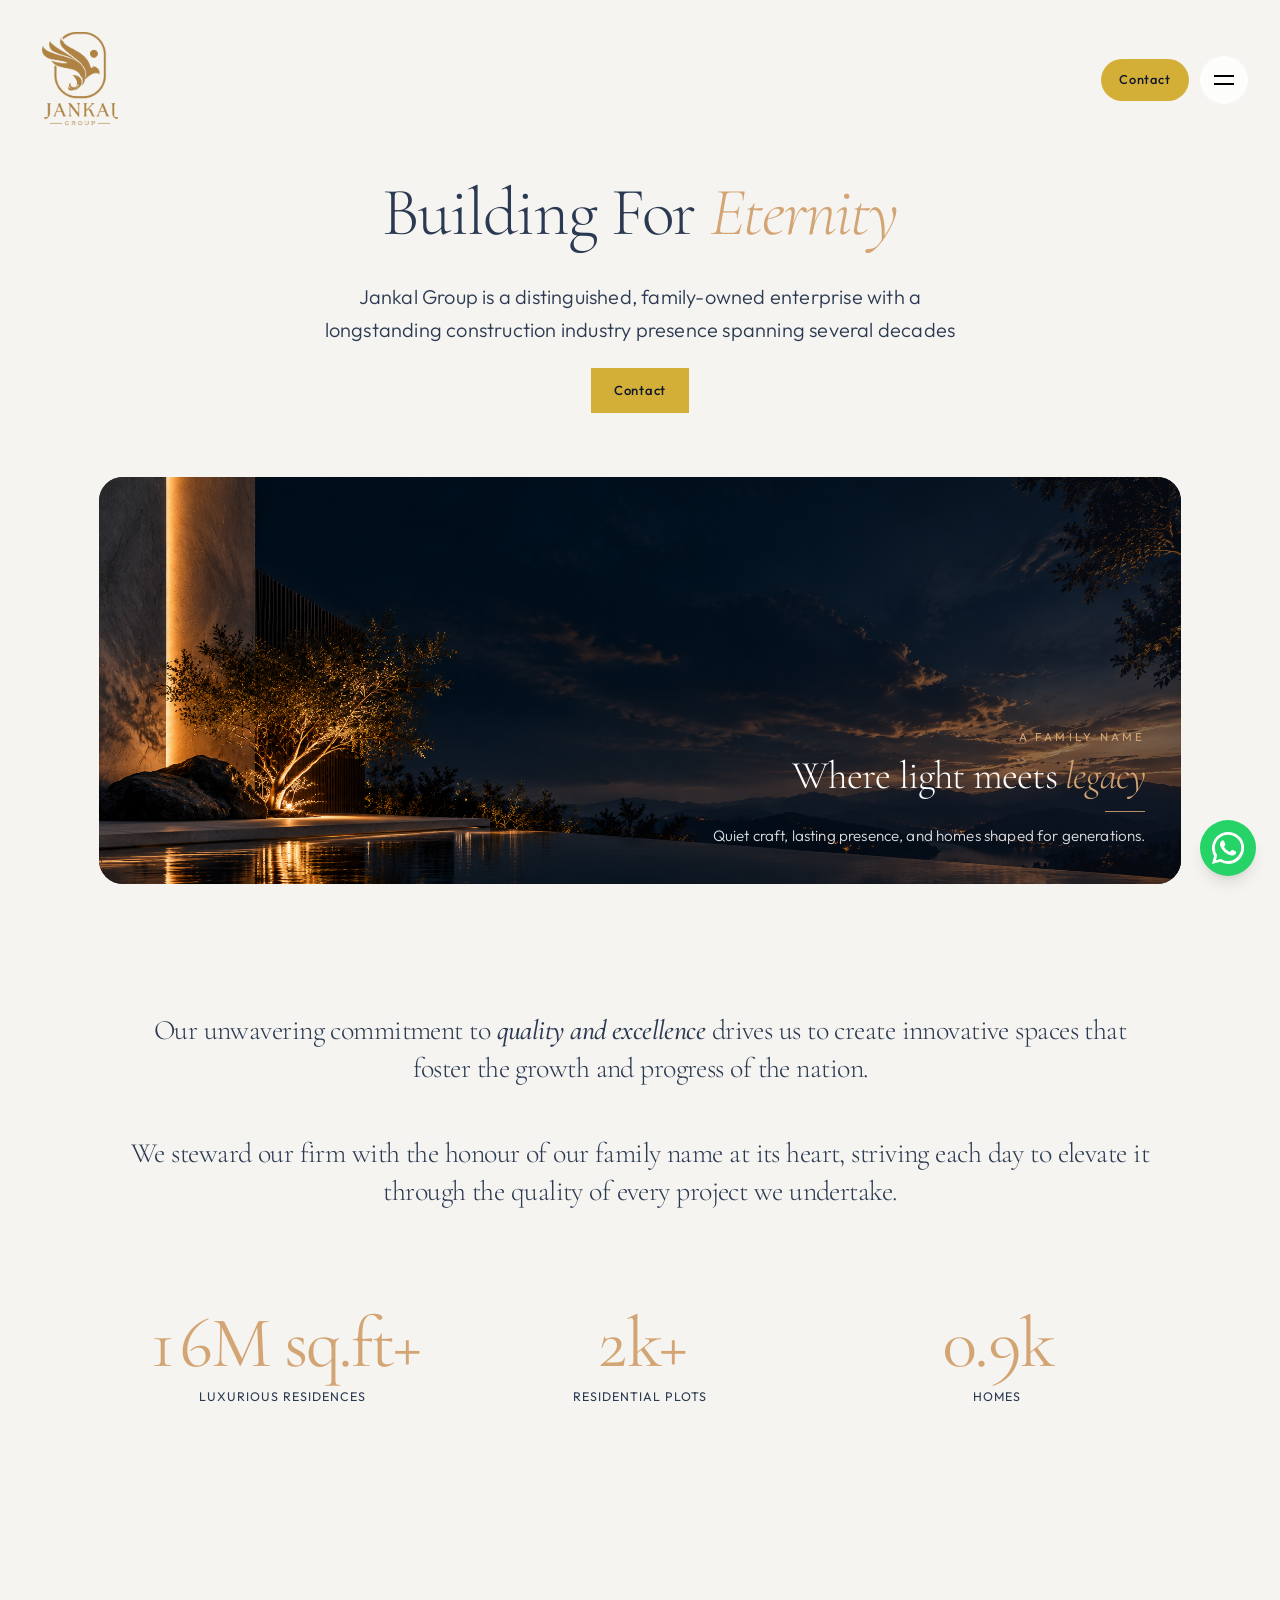
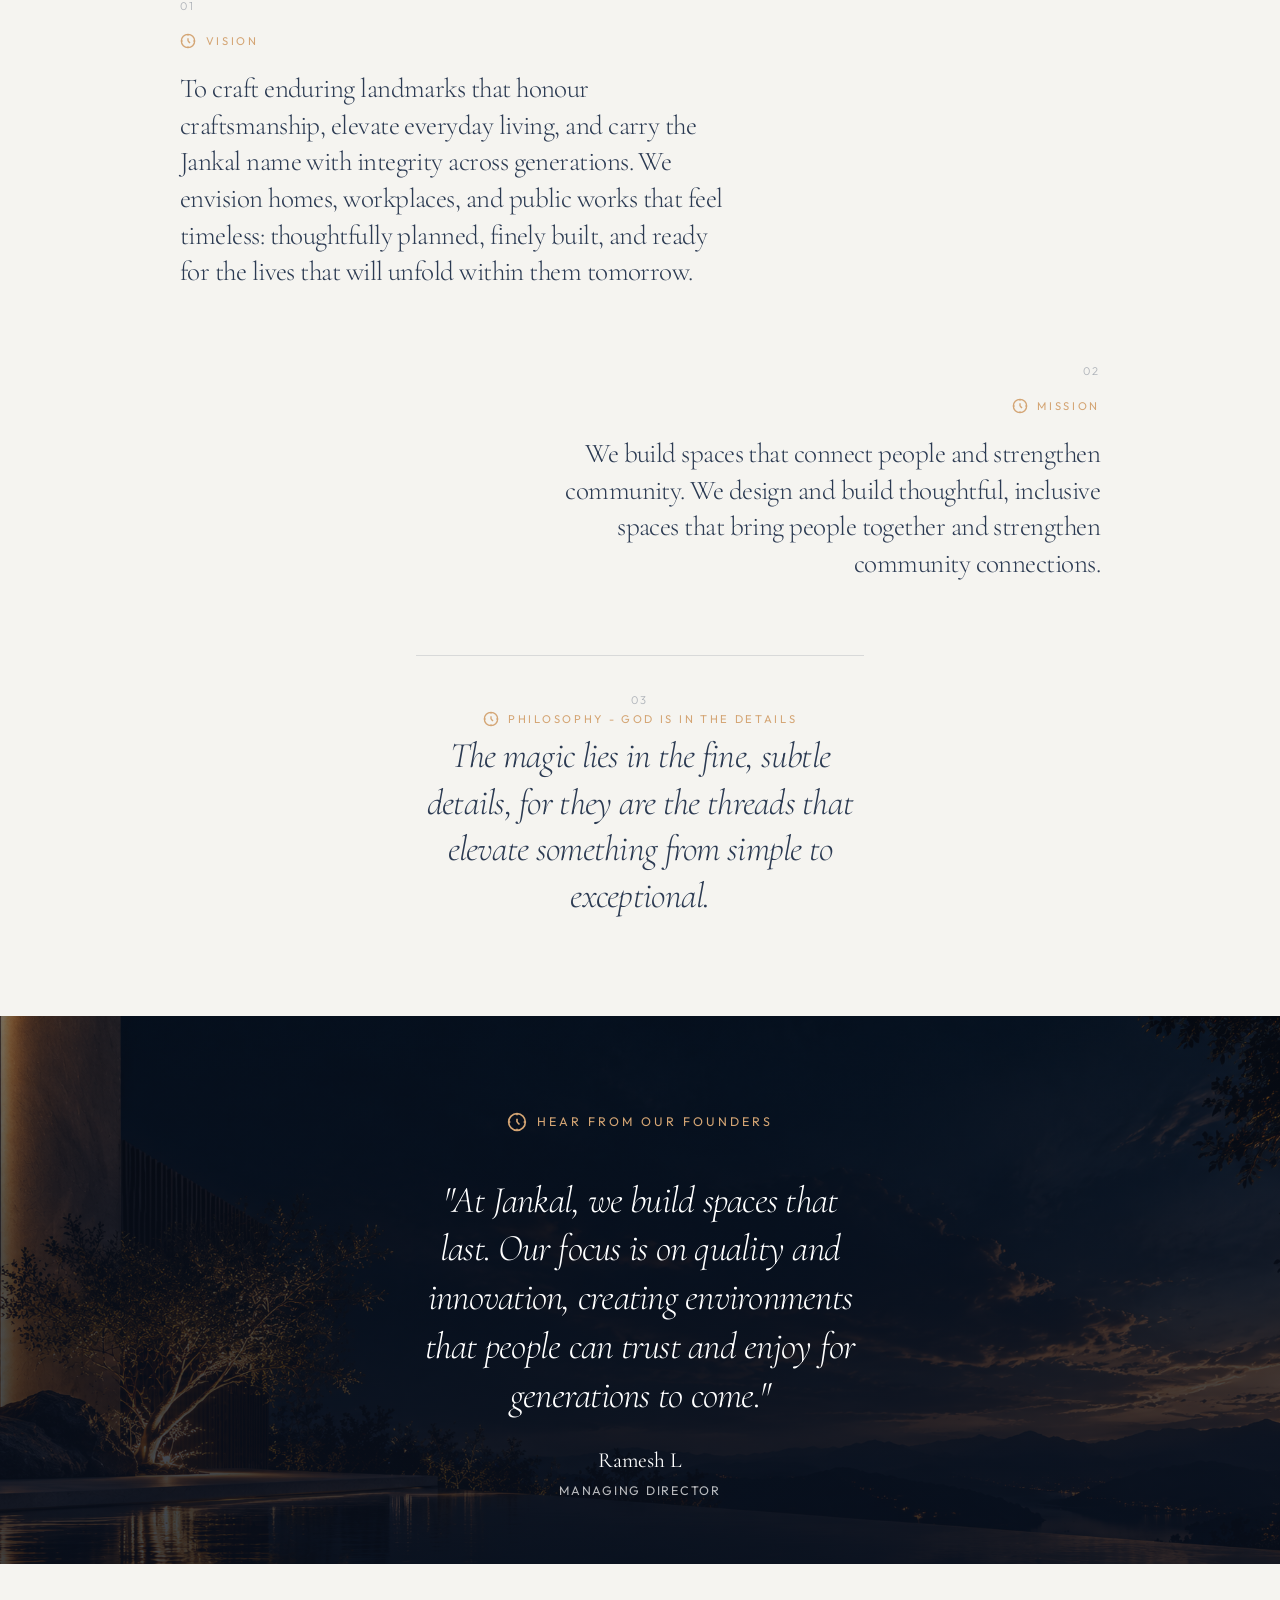
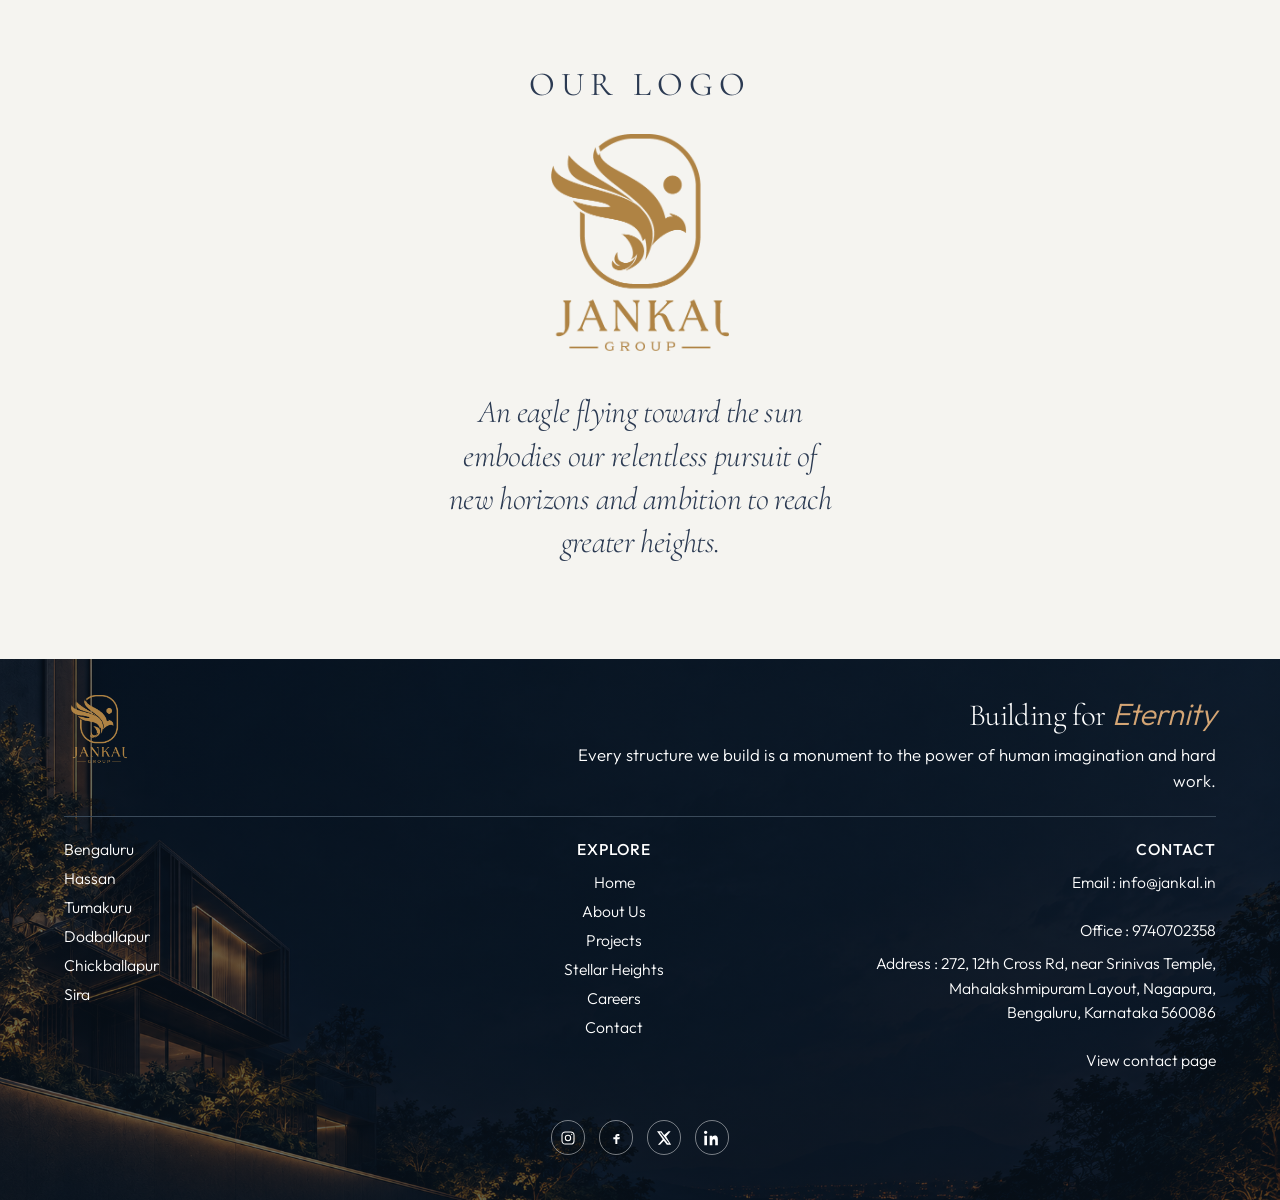
==== about/index.html @ e2716d89 "s" ====
<!DOCTYPE html><!--wC0nXJYdxdx1HYzDVlxa8--><html lang="en"><head><link rel="preconnect" href="https://fonts.googleapis.com"/><link rel="preconnect" href="https://fonts.gstatic.com" crossorigin/><link href="https://fonts.googleapis.com/css2?family=Cormorant+Garamond:ital,wght@0,300;0,400;0,500;0,600;1,300;1,400;1,500&family=Outfit:wght@300;400;500&display=swap" rel="stylesheet"/><meta charSet="utf-8"/><meta http-equiv="Cache-Control" content="no-cache, no-store, must-revalidate" />
<meta http-equiv="Pragma" content="no-cache" />
<meta http-equiv="Expires" content="0" />
<meta name="jankal-static" content="1" />
<meta name="viewport" content="width=device-width, initial-scale=1"/><link rel="preload" href="/_next/static/media/47fe1b7cd6e6ed85-s.p.855a563b.woff2" as="font" crossorigin="" type="font/woff2"/><link rel="preload" href="/_next/static/media/7ebf22b5a21034f8-s.p.d8bad3ab.woff2" as="font" crossorigin="" type="font/woff2"/><link rel="preload" href="/_next/static/media/8e6fa89aa22d24ec-s.p.3aec397d.woff2" as="font" crossorigin="" type="font/woff2"/><link rel="preload" href="/_next/static/media/a218039a3287bcfd-s.p.4a23d71b.woff2" as="font" crossorigin="" type="font/woff2"/><link rel="preload" href="/_next/static/media/c875c6f5d3e977ac-s.p.80fc2c9e.woff2" as="font" crossorigin="" type="font/woff2"/><link rel="preload" href="/_next/static/media/e2334d715941921e-s.p.d82a9aff.woff2" as="font" crossorigin="" type="font/woff2"/><link rel="preload" href="/_next/static/media/e41d5df559864f9e-s.p.380d09ea.woff2" as="font" crossorigin="" type="font/woff2"/><link rel="preload" href="/_next/static/media/f06bf9da926bae75-s.p.c68a79fb.woff2" as="font" crossorigin="" type="font/woff2"/><link rel="preload" as="image" href="/logo.png"/><link rel="preload" as="image" href="/images/building-for-eternity.png"/><link rel="stylesheet" href="/_next/static/chunks/9b329ed0fe56e559.css" data-precedence="next"/><!-- purged next script preload --><!-- purged next script: 2408db8861534cd0.js --><!-- purged next script: e3c838b1b5004803.js --><!-- purged next script: 9ccad128ee45e4f6.js --><!-- purged next script: turbopack-ca7219acf858f759.js --><!-- purged next script: ff1a16fafef87110.js --><!-- purged next script: 247eb132b7f7b574.js --><!-- purged next script: 1c65f9b189d582fb.js --><!-- disabled about chunk 7683eb0fbe2f2918.js --><!-- disabled about chunk c6046838bae4ff24.js --><meta name="next-size-adjust" content=""/><title>Jankal Group</title><meta name="description" content="Jankal Group"/><link rel="icon" href="/favicon.ico?favicon.9116a471.ico" sizes="48x48" type="image/x-icon"/><!-- purged next script: a6dad97d9634a72d.js --><style id="about-hero-overrides">
.about-hero-media{
  margin-inline:auto;
  width:min(94%,1120px);
  max-width:70rem;
}
.about-hero-frame{
  aspect-ratio:2046 / 768!important;
  width:100%;
  background:#0a111f;
  transform:translateY(18px);
  transition:transform 1.1s cubic-bezier(.22,1,.36,1),opacity 1.1s cubic-bezier(.22,1,.36,1);
}
.about-hero-media.animate-fade-up .about-hero-frame{transform:none}
.about-hero-img{
  object-fit:contain!important;
  object-position:center!important;
  transform:none!important;
  animation:none!important;
  transition:opacity 1.2s ease;
}
.about-hero-media.animate-fade-up .about-hero-img{transform:none!important;animation:none!important}
.about-hero-caption{
  position:absolute;
  inset:0;
  z-index:2;
  display:flex;
  flex-direction:column;
  align-items:flex-end;
  justify-content:flex-end;
  padding:clamp(1rem,3.5vw,2.25rem);
  pointer-events:none;
  background:linear-gradient(90deg, transparent 38%, rgba(10,17,31,.28) 68%, rgba(10,17,31,.55) 100%);
}
.about-hero-caption-inner{
  text-align:right;
  max-width:min(28rem,72%);
  color:#fff;
}
.about-hero-caption-kicker{
  display:block;
  font-family:var(--about-sans),"Outfit",sans-serif;
  font-size:clamp(.62rem,1.2vw,.72rem);
  font-weight:400;
  letter-spacing:.28em;
  text-transform:uppercase;
  color:#D4A574;
  margin-bottom:.55rem;
  opacity:0;
  transform:translate3d(18px,0,0);
  transition:opacity .9s cubic-bezier(.22,1,.36,1),transform .9s cubic-bezier(.22,1,.36,1);
}
.about-hero-caption-title{
  margin:0;
  font-family:var(--about-display),"Cormorant Garamond",Georgia,serif;
  font-weight:300;
  font-size:clamp(1.35rem,3.2vw,2.45rem);
  line-height:1.12;
  letter-spacing:-.02em;
  color:#fff;
  white-space:nowrap;
  opacity:0;
  transform:translate3d(0,22px,0);
  transition:opacity 1s cubic-bezier(.22,1,.36,1) .12s,transform 1s cubic-bezier(.22,1,.36,1) .12s;
}
.about-hero-caption-title em{
  font-style:italic;
  color:#D4A574;
}
.about-hero-caption-line{
  display:block;
  width:2.5rem;
  height:1px;
  margin:.85rem 0 .75rem auto;
  background:rgba(212,165,116,.85);
  opacity:0;
  transform:scaleX(.35);
  transform-origin:right center;
  transition:opacity .8s ease .28s,transform .8s cubic-bezier(.22,1,.36,1) .28s;
}
.about-hero-caption-sub{
  margin:0;
  font-family:var(--about-sans),"Outfit",sans-serif;
  font-size:clamp(.82rem,1.5vw,.95rem);
  font-weight:300;
  line-height:1.55;
  color:rgba(255,255,255,.86);
  opacity:0;
  transform:translate3d(0,16px,0);
  transition:opacity .95s cubic-bezier(.22,1,.36,1) .34s,transform .95s cubic-bezier(.22,1,.36,1) .34s;
}
.about-hero-media.animate-fade-up .about-hero-caption-kicker,
.about-hero-media.animate-fade-up .about-hero-caption-title,
.about-hero-media.animate-fade-up .about-hero-caption-sub{
  opacity:1;
  transform:none;
}
.about-hero-media.animate-fade-up .about-hero-caption-line{
  opacity:1;
  transform:scaleX(1);
}
@media (max-width:640px){
  .about-hero-caption{
    align-items:center;
    justify-content:flex-end;
    background:linear-gradient(180deg, transparent 35%, rgba(10,17,31,.62) 100%);
    padding:1rem 1rem 1.15rem;
  }
  .about-hero-caption-inner{
    text-align:center;
    max-width:100%;
  }
  .about-hero-caption-title{
    font-size:clamp(1.2rem,5.2vw,1.55rem);
  }
  .about-hero-caption-line{margin-left:auto;margin-right:auto}
  .about-hero-caption-kicker{transform:translate3d(0,12px,0)}
}
@media (prefers-reduced-motion:reduce){
  .about-hero-frame,.about-hero-img{transition:none;animation:none!important;transform:none!important}
  .about-hero-caption-kicker,
  .about-hero-caption-title,
  .about-hero-caption-line,
  .about-hero-caption-sub{
    opacity:1!important;
    transform:none!important;
    transition:none!important;
  }
}
.about-stat-num{display:inline-block;font-variant-numeric:tabular-nums}
.about-stats.is-counting .about-stat-num{animation:aboutStatSoft 2.2s ease-out both}
.about-stats.is-counting .about-stat:nth-child(1) .about-stat-num{animation-delay:0s}
.about-stats.is-counting .about-stat:nth-child(2) .about-stat-num{animation-delay:.15s}
.about-stats.is-counting .about-stat:nth-child(3) .about-stat-num{animation-delay:.3s}
@keyframes aboutStatSoft{from{transform:translateY(12px);opacity:.35}to{transform:none;opacity:1}}
@media (prefers-reduced-motion:reduce){.about-stats .about-stat-num{animation:none!important}}

</style>

<style id="about-luxury-type">
.about-commitment,
.about-commitment p,
.about-commitment span{
  font-family:var(--about-display),"Cormorant Garamond",Georgia,serif!important;
  font-weight:300!important;
  letter-spacing:-0.02em;
}
.about-commitment p{line-height:1.35!important;}
.about-commitment .font-bold{font-weight:500!important;font-style:italic;}

:root{
  --about-display:"Cormorant Garamond","Instrument Serif",Georgia,serif;
  --about-sans:"Outfit","Instrument Sans",system-ui,sans-serif;
}
body{
  font-family:var(--about-sans)!important;
  font-weight:300;
  -webkit-font-smoothing:antialiased;
}
/* Headings / display */
h1,h2,h3,
[style*="Instrument Serif"],
[style*="instrument-serif"]{
  font-family:var(--about-display)!important;
  font-weight:300!important;
  letter-spacing:-0.02em;
}
/* Hero title */
section.pt-32 h1,
section.pt-32 h1 span{
  font-family:var(--about-display)!important;
  font-weight:300!important;
}
section.pt-32 h1{
  font-size:clamp(2.75rem,6vw,4.25rem)!important;
  line-height:1.08!important;
}
section.pt-32 p{
  font-family:var(--about-sans)!important;
  font-weight:300!important;
  letter-spacing:0.01em;
}
/* Body / quotes / labels */
p,span,a,li,button{
  font-family:var(--about-sans);
}
/* Stats numbers stay display serif, premium */
.about-stat-num{
  font-family:var(--about-display)!important;
  font-weight:400!important;
  letter-spacing:-0.03em!important;
  font-variant-numeric:tabular-nums;
}
.about-stat span:not(.about-stat-num){
  font-family:var(--about-sans)!important;
  font-weight:400!important;
  letter-spacing:0.08em;
  text-transform:uppercase;
  font-size:0.78rem!important;
}
/* Vision / mission / founders */
#vision-mission h2,
#vision-mission p,
section h2,
blockquote,blockquote+*,
.font-normal{
  font-family:var(--about-display)!important;
}
#vision-mission p,
section .text-xl,
section .text-2xl,
section .lg\:text-\[28px\]{
  font-weight:300!important;
}
</style>

<style id="about-mvp-layout">
.about-mvp{
  background:transparent;
  border:0;
}
.about-mvp-grid{
  width:min(920px,100%);
  margin-inline:auto;
  display:flex;
  flex-direction:column;
  gap:clamp(2.75rem,6vw,4.5rem);
}
.about-mvp-card,
.about-mvp-philosophy{
  background:transparent;
  border:0;
  padding:0;
  min-height:0;
}
.about-mvp-card{
  display:grid;
  gap:1rem;
  max-width:34rem;
}
.about-mvp-card:nth-child(1){align-self:start;text-align:left}
.about-mvp-card:nth-child(2){align-self:end;text-align:right}
.about-mvp-card:nth-child(2) .about-mvp-label{justify-content:flex-end}
.about-mvp-philosophy{
  align-self:center;
  text-align:center;
  max-width:40rem;
  padding-top:clamp(1.5rem,3vw,2.25rem);
  border-top:1px solid rgba(43,58,82,.14);
}
.about-mvp-philosophy .about-mvp-label{justify-content:center}
.about-mvp-label{
  display:flex;
  align-items:center;
  gap:.6rem;
  margin-bottom:.35rem;
}
.about-mvp-label span{
  font-family:var(--about-sans),"Outfit",sans-serif!important;
  font-size:.7rem!important;
  font-weight:400!important;
  letter-spacing:.24em!important;
  text-transform:uppercase;
  color:#D4A574!important;
}
.about-mvp-label svg{width:16px;height:16px;flex:0 0 auto}
.about-mvp-index{
  font-family:var(--about-sans),"Outfit",sans-serif;
  font-size:.7rem;
  letter-spacing:.18em;
  color:rgba(43,58,82,.35);
  margin-bottom:.15rem;
}
.about-mvp-title,
.about-mvp-copy,
.about-mvp-phil-title{
  font-family:var(--about-display),"Cormorant Garamond",Georgia,serif!important;
  font-weight:300!important;
  color:#2b3a52!important;
  letter-spacing:-.02em;
  margin:0;
}
.about-mvp-title{
  font-size:clamp(2.2rem,4.2vw,3.25rem)!important;
  line-height:1.1!important;
}
.about-mvp-copy{
  font-size:clamp(1.2rem,2.3vw,1.7rem)!important;
  line-height:1.35!important;
  margin-left:auto;
}
.about-mvp-card:nth-child(1) .about-mvp-copy{
  margin-left:0;
  margin-right:auto;
}
.about-mvp-phil-title{
  font-size:clamp(1.55rem,3vw,2.25rem)!important;
  line-height:1.3!important;
  font-style:italic;
  max-width:28ch;
  margin-inline:auto;
  color:#2b3a52!important;
}
@media (max-width:899px){
  .about-mvp-card:nth-child(1),
  .about-mvp-card:nth-child(2){
    align-self:stretch;
    text-align:left;
    max-width:none;
  }
  .about-mvp-card:nth-child(2) .about-mvp-label{justify-content:flex-start}
  .about-mvp-copy{margin-left:0}
}
/* mvp-anim-start */
.about-mvp-card,
.about-mvp-philosophy{
  opacity:0;
  filter:blur(8px);
  transform:translate3d(0,36px,0) scale(.985);
  transition:
    opacity 1.15s cubic-bezier(.16,1,.3,1),
    transform 1.15s cubic-bezier(.16,1,.3,1),
    filter 1.15s cubic-bezier(.16,1,.3,1);
  will-change:opacity,transform,filter;
}
.about-mvp.animate-fade-up .about-mvp-card:nth-child(1){
  opacity:1;filter:blur(0);transform:none;transition-delay:.05s;
}
.about-mvp.animate-fade-up .about-mvp-card:nth-child(2){
  opacity:1;filter:blur(0);transform:none;transition-delay:.28s;
}
.about-mvp.animate-fade-up .about-mvp-philosophy{
  opacity:1;filter:blur(0);transform:none;transition-delay:.5s;
}
.about-mvp-index{
  opacity:0;
  transform:translate3d(0,10px,0);
  transition:opacity .9s cubic-bezier(.16,1,.3,1),transform .9s cubic-bezier(.16,1,.3,1);
}
.about-mvp.animate-fade-up .about-mvp-card:nth-child(1) .about-mvp-index{
  opacity:1;transform:none;transition-delay:.18s;
}
.about-mvp.animate-fade-up .about-mvp-card:nth-child(2) .about-mvp-index{
  opacity:1;transform:none;transition-delay:.4s;
}
.about-mvp.animate-fade-up .about-mvp-philosophy .about-mvp-index{
  opacity:1;transform:none;transition-delay:.62s;
}
.about-mvp-title,
.about-mvp-copy,
.about-mvp-phil-title{
  opacity:0;
  transform:translate3d(0,18px,0);
  transition:opacity 1s cubic-bezier(.16,1,.3,1),transform 1s cubic-bezier(.16,1,.3,1);
}
.about-mvp.animate-fade-up .about-mvp-card:nth-child(1) .about-mvp-title,
.about-mvp.animate-fade-up .about-mvp-card:nth-child(1) .about-mvp-copy{
  opacity:1;transform:none;transition-delay:.2s;
}
.about-mvp.animate-fade-up .about-mvp-card:nth-child(2) .about-mvp-copy{
  opacity:1;transform:none;transition-delay:.42s;
}
.about-mvp.animate-fade-up .about-mvp-phil-title{
  opacity:1;transform:none;transition-delay:.66s;
}
.about-mvp-philosophy{
  border-top-color:transparent;
}
.about-mvp.animate-fade-up .about-mvp-philosophy{
  border-top-color:rgba(43,58,82,.14);
  transition:
    opacity 1.15s cubic-bezier(.16,1,.3,1),
    transform 1.15s cubic-bezier(.16,1,.3,1),
    filter 1.15s cubic-bezier(.16,1,.3,1),
    border-color 1.2s ease .55s;
}
@media (prefers-reduced-motion:reduce){
  .about-mvp-card,
  .about-mvp-philosophy,
  .about-mvp-title,
  .about-mvp-copy,
  .about-mvp-phil-title,
  .about-mvp-index{
    opacity:1!important;
    filter:none!important;
    transform:none!important;
    transition:none!important;
    animation:none!important;
  }
}
/* mvp-anim-end */
</style>

<style id="about-founders-style">
.about-founders{
  background-color:#0a111f!important;
  background-image:
    linear-gradient(180deg, rgba(10, 17, 31, 0.55) 0%, rgba(10, 17, 31, 0.72) 45%, rgba(10, 17, 31, 0.78) 100%),
    url("/images/founders-background.png")!important;
  background-position:center!important;
  background-size:cover!important;
  background-repeat:no-repeat!important;
}
.about-founders-inner{width:min(820px,100%);text-align:center}
.about-founders-head{
  display:flex;align-items:center;justify-content:center;gap:.65rem;
  margin-bottom:clamp(3.25rem,6vw,4.75rem);
}
.about-founders-head span{
  font-family:var(--about-sans),"Outfit",sans-serif!important;
  font-size:.78rem!important;font-weight:400!important;
  letter-spacing:.24em;text-transform:uppercase;color:#D4A574!important;
}
.about-founders-stage{position:relative;min-height:300px}
@media (min-width:640px){.about-founders-stage{min-height:260px}}
.about-founder-slide{
  position:absolute;inset:0;
  display:flex;flex-direction:column;align-items:center;justify-content:center;
  opacity:0;visibility:hidden;
  transform:translateY(18px);
  transition:opacity .7s cubic-bezier(.22,1,.36,1),transform .7s cubic-bezier(.22,1,.36,1),visibility .7s;
  pointer-events:none;
}
.about-founder-slide.is-active{
  opacity:1;visibility:visible;transform:none;pointer-events:auto;
}
.about-founder-slide.is-exit{
  opacity:0;transform:translateY(-14px);visibility:visible;
}
.about-founder-slide blockquote{
  margin:0 0 1.5rem;
  font-family:var(--about-display),"Cormorant Garamond",Georgia,serif!important;
  font-weight:300!important;font-style:italic;
  font-size:clamp(1.45rem,3.2vw,2.35rem)!important;
  line-height:1.3!important;letter-spacing:-.02em;
  color:#fff!important;max-width:28ch;
}
.about-founder-name{
  font-family:var(--about-display),"Cormorant Garamond",Georgia,serif!important;
  font-size:1.35rem!important;font-weight:400!important;color:#fff!important;margin:0;
}
.about-founder-role{
  font-family:var(--about-sans),"Outfit",sans-serif!important;
  font-size:.78rem!important;font-weight:400!important;letter-spacing:.14em;
  text-transform:uppercase;color:rgba(255,255,255,.72)!important;margin:.35rem 0 0;
}
.about-founders-dots{display:none!important}
.about-founders-dots button{
  width:7px;height:7px;border-radius:50%;padding:0;border:0;cursor:pointer;
  background:rgba(255,255,255,.28);transition:transform .35s ease,background .35s ease,width .35s ease;
}
.about-founders-dots button.is-active{background:#D4A574;width:22px;border-radius:999px}
@media (prefers-reduced-motion:reduce){
  .about-founder-slide{transition:none}
}
</style>

<style id="about-logo-style">
.about-logo-section{background:transparent}
.about-logo-inner{width:min(48rem,100%)}
.about-logo-label{
  font-family:var(--about-display),"Cormorant Garamond",Georgia,serif!important;
  font-size:clamp(1.6rem,3vw,2.1rem)!important;
  font-weight:400!important;
  letter-spacing:.18em!important;
  text-transform:uppercase;
  color:#2b3a52!important;
}
.about-logo-copy{
  font-family:var(--about-display),"Cormorant Garamond",Georgia,serif!important;
  font-weight:300!important;
  font-style:italic;
  font-size:clamp(1.35rem,2.8vw,2rem)!important;
  line-height:1.35!important;
  letter-spacing:-.02em;
  color:#2b3a52!important;
  max-width:28ch;
  margin-inline:auto;
}
.about-logo-stage{perspective:1100px}
.about-logo-flip{
  position:relative;
  transform-style:preserve-3d;
  animation:aboutLogoFlip 5.8s cubic-bezier(.45,.05,.55,.95) infinite;
  will-change:transform;
}
.about-logo-face{
  position:absolute;inset:0;
  backface-visibility:hidden;
  -webkit-backface-visibility:hidden;
  border-radius:inherit;
}
.about-logo-face-front{transform:rotateY(0deg)}
.about-logo-face-back{transform:rotateY(180deg)}
.about-logo-img{width:100%;height:100%;object-fit:contain}
@keyframes aboutLogoFlip{
  0%,18%{transform:rotateY(0deg)}
  48%,66%{transform:rotateY(180deg)}
  96%,100%{transform:rotateY(360deg)}
}
@media (prefers-reduced-motion:reduce){
  .about-logo-flip{animation:none!important}
}
</style>

<style id="about-syndicate-style">
.syndicate{
  background:#F5F4F0;
  padding:clamp(2.75rem,5vw,4rem) 0;
  overflow:hidden;
  border-top:0;
}
.syndicate-label{
  display:flex;align-items:center;justify-content:center;gap:.75rem;
  margin-bottom:clamp(1.75rem,3vw,2.5rem);color:#D4A574;
}
.syndicate-label svg{width:18px;height:18px;stroke:currentColor;fill:none;stroke-width:1.2}
.syndicate-label span{
  font-family:var(--about-sans),"Outfit",sans-serif;
  font-size:.72rem;font-weight:400;letter-spacing:.28em;text-transform:uppercase;
}
.syndicate-track{display:flex;width:max-content;animation:syndicateMarquee 42s linear infinite}
.syndicate-track:hover{animation-play-state:paused}
.syndicate-group{
  display:flex;align-items:center;
  gap:clamp(2.5rem,6vw,4.5rem);
  padding-right:clamp(2.5rem,6vw,4.5rem);
}
.syndicate-item{
  display:flex;flex-direction:column;align-items:center;text-align:center;
  min-width:7.5rem;color:#2b3a52;
}
.syndicate-item strong{
  font-family:var(--about-display),"Cormorant Garamond",Georgia,serif;
  font-size:clamp(1.45rem,2.4vw,2rem);font-weight:400;letter-spacing:.08em;line-height:1.1;
}
.syndicate-item small{
  margin-top:.35rem;font-family:var(--about-sans),"Outfit",sans-serif;
  font-size:.68rem;font-weight:400;letter-spacing:.22em;text-transform:uppercase;
  color:#2b3a52;opacity:.72;
}
@keyframes syndicateMarquee{from{transform:translateX(0)}to{transform:translateX(-50%)}}
@media (prefers-reduced-motion:reduce){
  .syndicate-track{animation:none;justify-content:center;width:100%;flex-wrap:wrap}
  .syndicate-group{padding-right:0;flex-wrap:wrap;justify-content:center}
  .syndicate-group+.syndicate-group{display:none}
}
</style>

<style id="syndicate-shared-style">
section.syndicate{
  overflow:hidden!important;
  border:0!important;
  padding:clamp(2.75rem,5vw,4rem) 0!important;
}
section.syndicate .syndicate-label{
  display:flex!important;
  align-items:center!important;
  justify-content:center!important;
  gap:.75rem!important;
  margin:0 0 clamp(1.75rem,3vw,2.5rem)!important;
  padding:0!important;
  opacity:1!important;
  color:#D4A574!important;
}
section.syndicate .syndicate-label svg{
  width:18px!important;
  height:18px!important;
  stroke:currentColor!important;
  fill:none!important;
  stroke-width:1.2!important;
  flex:0 0 auto;
}
section.syndicate .syndicate-label-text{
  font-family:"Outfit",system-ui,sans-serif!important;
  font-size:.72rem!important;
  font-weight:400!important;
  letter-spacing:.28em!important;
  text-transform:uppercase!important;
  color:#D4A574!important;
}
section.syndicate .syndicate-track{
  display:flex!important;
  width:max-content!important;
  padding:0!important;
  animation:syndicateMarquee 42s linear infinite!important;
}
section.syndicate .syndicate-track:hover{animation-play-state:paused}
section.syndicate .syndicate-group{
  display:flex!important;
  align-items:center!important;
  gap:clamp(2.5rem,6vw,4.5rem)!important;
  padding-right:clamp(2.5rem,6vw,4.5rem)!important;
}
section.syndicate .syndicate-item{
  display:flex!important;
  flex-direction:column!important;
  align-items:center!important;
  text-align:center!important;
  min-width:7.5rem!important;
  color:#2b3a52!important;
}
section.syndicate .syndicate-name{
  font-family:"Cormorant Garamond",Georgia,serif!important;
  font-size:clamp(1.45rem,2.4vw,2rem)!important;
  font-weight:400!important;
  letter-spacing:.08em!important;
  line-height:1.1!important;
  color:#2b3a52!important;
}
section.syndicate .syndicate-sub{
  margin-top:.35rem!important;
  font-family:"Outfit",system-ui,sans-serif!important;
  font-size:.68rem!important;
  font-weight:400!important;
  letter-spacing:.22em!important;
  text-transform:uppercase!important;
  color:#2b3a52!important;
  opacity:.72!important;
}
@keyframes syndicateMarquee{
  from{transform:translateX(0)}
  to{transform:translateX(-50%)}
}
@media (prefers-reduced-motion:reduce){
  section.syndicate .syndicate-track{
    animation:none!important;
    flex-wrap:wrap!important;
    width:100%!important;
    justify-content:center!important;
  }
  section.syndicate .syndicate-group{padding-right:0!important;flex-wrap:wrap!important;justify-content:center!important}
  section.syndicate .syndicate-group[aria-hidden="true"]{display:none!important}
}
</style>

<style id="syndicate-page-bg">section.syndicate{background:#F5F4F0!important}</style>

<style id="syndicate-force-visible">
section.syndicate{
  display:block!important;
  visibility:visible!important;
  opacity:1!important;
  background:#F5F4F0!important;
  padding:clamp(2.75rem,5vw,4rem) 0!important;
  min-height:180px!important;
  position:relative!important;
  z-index:2!important;
}
section.syndicate .syndicate-label,
section.syndicate .syndicate-track,
section.syndicate .syndicate-group,
section.syndicate .syndicate-item{
  visibility:visible!important;
  opacity:1!important;
}
section.syndicate .syndicate-label span,
section.syndicate .syndicate-label-text{
  display:inline!important;
  color:#D4A574!important;
}
</style>

<style id="about-fade-fallback">
main .opacity-0{
  transition:opacity 1s cubic-bezier(.22,1,.36,1), transform 1s cubic-bezier(.22,1,.36,1);
  transform:translateY(18px);
}
main .opacity-0.animate-fade-up,
main .animate-fade-up{
  opacity:1!important;
  transform:none!important;
}
</style>
<style id="site-nav-style">
/* Match main-site React navbar (index/projects/careers) */
.site-nav{
  position:fixed!important;
  top:0!important;left:0!important;right:0!important;
  z-index:10000!important;
  display:flex!important;
  align-items:center;
  justify-content:space-between;
  padding:1.5rem; /* p-6 */
  pointer-events:none;
  visibility:visible!important;
  opacity:1!important;
  background:transparent;
}
@media (min-width:640px){
  .site-nav{padding:2rem} /* sm:p-8 */
}
.site-nav > *{pointer-events:auto}
.site-nav-logo{
  position:relative;
  display:block!important;
  width:5rem;height:5rem; /* h-20 w-20 */
  visibility:visible!important;
  opacity:1!important;
}
@media (min-width:640px){
  .site-nav-logo{width:6rem;height:6rem} /* sm:h-24 sm:w-24 */
}
.site-nav-logo img{
  width:100%;height:100%;object-fit:contain;
  display:block!important;
  visibility:visible!important;
  opacity:1!important;
}
.site-nav-actions{
  display:flex!important;
  align-items:center;
  gap:.7rem;
  pointer-events:auto;
  visibility:visible!important;
  opacity:1!important;
}
.site-nav-contact{
  display:inline-flex!important;
  align-items:center;
  justify-content:center;
  padding:.7rem 1.15rem;
  border:0;
  border-radius:999px;
  background:#D4AF37;
  color:#0f172a;
  font-family:inherit;
  font-size:.8rem;
  font-weight:500;
  letter-spacing:.06em;
  text-decoration:none;
  cursor:pointer;
  transition:transform .2s ease, background .2s ease;
  visibility:visible!important;
  opacity:1!important;
  white-space:nowrap;
}
.site-nav-contact:hover{
  transform:scale(1.05);
  background:#c4a030;
}
@media (max-width:420px){
  .site-nav-contact{padding:.62rem .9rem;font-size:.72rem;letter-spacing:.04em}
}
.site-nav-burger{
  width:3rem;height:3rem; /* h-12 w-12 */
  border:0;border-radius:999px;
  background:rgba(255,255,255,.80);
  backdrop-filter:blur(4px);
  -webkit-backdrop-filter:blur(4px);
  display:flex!important;
  align-items:center;justify-content:center;
  cursor:pointer;
  box-shadow:none;
  transition:transform .2s ease, background .2s ease;
  visibility:visible!important;
  opacity:1!important;
}
.site-nav-burger:hover{
  transform:scale(1.05);
  background:#fff;
}
.site-nav-burger-lines{
  display:flex;
  flex-direction:column;
  gap:.375rem; /* space-y-1.5 */
}
.site-nav-burger-lines span{
  display:block;
  width:1.25rem; /* w-5 */
  height:2px; /* h-0.5 */
  background:#000;
  margin:0;
}
/* Main site has no scrolled cream bar */
.site-nav.is-scrolled{
  background:transparent;
  backdrop-filter:none;
  border-bottom:0;
}
/* Right drawer  -  page links only + enter/exit motion */
.site-menu{
  position:fixed;inset:0;z-index:10001!important;
  display:flex;
  justify-content:flex-end;
  background:rgba(0,0,0,0);
  backdrop-filter:blur(0);
  -webkit-backdrop-filter:blur(0);
  opacity:0;visibility:hidden;pointer-events:none;
  transition:opacity .45s cubic-bezier(.22,1,.36,1),visibility .45s cubic-bezier(.22,1,.36,1),background .45s ease,backdrop-filter .45s ease,-webkit-backdrop-filter .45s ease;
}
.site-menu.open,
.site-menu.is-closing{
  opacity:1;visibility:visible;pointer-events:auto;
  background:rgba(0,0,0,.50);
  backdrop-filter:blur(4px);
  -webkit-backdrop-filter:blur(4px);
}
.site-menu.is-closing{pointer-events:none}
.site-menu-panel{
  position:relative;
  height:100%;
  width:100%;
  max-width:28rem;
  background:#0f172a;
  padding:2rem 2rem 2.25rem;
  box-shadow:0 25px 50px -12px rgba(0,0,0,.35);
  transform:translateX(100%);
  transition:transform .5s cubic-bezier(.22,1,.36,1);
  display:flex;
  flex-direction:column;
  overflow:hidden;
}
.site-menu-panel::before{
  content:"";
  position:absolute;
  inset:0 auto 0 0;
  width:2px;
  background:linear-gradient(180deg, transparent, #D4AF37 30%, #D4AF37 70%, transparent);
  opacity:0;
  transition:opacity .45s ease .12s;
}
@media (min-width:640px){
  .site-menu-panel{width:400px;max-width:400px}
}
.site-menu.open .site-menu-panel{transform:translateX(0)}
.site-menu.is-closing .site-menu-panel{
  transform:translateX(100%);
  transition-delay:.08s;
}
.site-menu.open .site-menu-panel::before{opacity:.55}
.site-menu.is-closing .site-menu-panel::before{opacity:0;transition-delay:0s}
.site-menu-close{
  position:absolute;top:2rem;right:2rem;
  width:2.5rem;height:2.5rem;
  border:0;border-radius:999px;
  background:#fff;color:#000;
  display:grid;place-items:center;
  cursor:pointer;
  transition:transform .35s cubic-bezier(.22,1,.36,1),opacity .35s ease;
  z-index:2;
  opacity:0;
  transform:scale(.85);
}
.site-menu.open .site-menu-close{
  opacity:1;
  transform:scale(1);
  transition-delay:.18s;
}
.site-menu.is-closing .site-menu-close{
  opacity:0;
  transform:scale(.85);
  transition-delay:0s;
}
.site-menu-close:hover{transform:scale(1.1)}
.site-menu.open .site-menu-close:hover{transform:scale(1.1)}
.site-menu-close svg{width:1.5rem;height:1.5rem}
.site-menu-kicker{
  margin:0 0 .35rem;
  margin-top:5rem;
  font-size:.68rem;
  font-weight:500;
  letter-spacing:.28em;
  text-transform:uppercase;
  color:rgba(212,175,55,.85);
  opacity:0;
  transform:translate3d(18px,0,0);
  transition:opacity .4s cubic-bezier(.22,1,.36,1),transform .45s cubic-bezier(.22,1,.36,1);
}
.site-menu.open .site-menu-kicker{
  opacity:1;
  transform:none;
  transition-delay:.14s;
}
.site-menu.is-closing .site-menu-kicker{
  opacity:0;
  transform:translate3d(14px,0,0);
  transition-delay:.02s;
}
.site-menu-links{
  margin-top:1.25rem;
  display:flex;
  flex-direction:column;
  gap:0;
  flex:1;
}
.site-menu-links a{
  position:relative;
  display:flex;
  align-items:baseline;
  gap:1rem;
  padding:.95rem 0;
  border-bottom:1px solid rgba(255,255,255,.08);
  font-family:inherit;
  font-size:1.25rem;
  font-weight:500;
  color:#fff;
  text-decoration:none;
  opacity:0;
  transform:translate3d(28px,0,0);
  transition:color .2s ease, opacity .4s cubic-bezier(.22,1,.36,1), transform .45s cubic-bezier(.22,1,.36,1), padding-left .2s ease;
}
.site-menu.open .site-menu-links a{
  opacity:1;
  transform:none;
}
.site-menu.open .site-menu-links a:nth-child(1){transition-delay:.18s}
.site-menu.open .site-menu-links a:nth-child(2){transition-delay:.24s}
.site-menu.open .site-menu-links a:nth-child(3){transition-delay:.3s}
.site-menu.open .site-menu-links a:nth-child(4){transition-delay:.36s}
.site-menu.open .site-menu-links a:nth-child(5){transition-delay:.42s}
.site-menu.open .site-menu-links a:nth-child(6){transition-delay:.48s}
.site-menu.is-closing .site-menu-links a{
  opacity:0;
  transform:translate3d(22px,0,0);
}
.site-menu.is-closing .site-menu-links a:nth-child(1){transition-delay:.16s}
.site-menu.is-closing .site-menu-links a:nth-child(2){transition-delay:.12s}
.site-menu.is-closing .site-menu-links a:nth-child(3){transition-delay:.08s}
.site-menu.is-closing .site-menu-links a:nth-child(4){transition-delay:.04s}
.site-menu.is-closing .site-menu-links a:nth-child(5){transition-delay:.02s}
.site-menu.is-closing .site-menu-links a:nth-child(6){transition-delay:0s}
.site-menu-links a .site-menu-idx{
  font-size:.72rem;
  font-weight:500;
  letter-spacing:.12em;
  color:rgba(255,255,255,.35);
  min-width:1.5rem;
}
.site-menu-links a:hover,
.site-menu-links a:focus-visible{
  color:#D4AF37;
  padding-left:.35rem;
}
.site-menu-links a:hover .site-menu-idx,
.site-menu-links a:focus-visible .site-menu-idx{color:rgba(212,175,55,.7)}
.site-menu-links a.is-active{color:#fff}
.site-menu-links a.is-active .site-menu-idx{color:rgba(255,255,255,.45)}
.site-menu-links a.site-menu-accent{color:#fff}
.site-menu-foot{
  margin:1.75rem 0 0;
  padding-top:1.25rem;
  border-top:1px solid rgba(255,255,255,.1);
  font-size:.78rem;
  font-weight:400;
  letter-spacing:.04em;
  color:rgba(255,255,255,.45);
  opacity:0;
  transform:translate3d(0,12px,0);
  transition:opacity .4s cubic-bezier(.22,1,.36,1),transform .45s cubic-bezier(.22,1,.36,1);
}
.site-menu.open .site-menu-foot{
  opacity:1;
  transform:none;
  transition-delay:.48s;
}
.site-menu.is-closing .site-menu-foot{
  opacity:0;
  transform:translate3d(0,10px,0);
  transition-delay:0s;
}
@media (prefers-reduced-motion:reduce){
  .site-menu,
  .site-menu-panel,
  .site-menu-panel::before,
  .site-menu-close,
  .site-menu-kicker,
  .site-menu-links a,
  .site-menu-foot{
    transition-duration:.01ms!important;
    transition-delay:0s!important;
  }
}
html.has-site-nav main > nav.fixed,
html.has-site-nav nav.fixed.top-0:not(.site-nav){
  display:none!important;
  visibility:hidden!important;
  pointer-events:none!important;
}
</style>

<style id="jankal-no-next-force-visible">
/* Without Next IntersectionObserver, don't leave content invisible */
main .opacity-0:not(.animate-fade-up){
  animation:jankalShow .01s linear .35s forwards;
}
@keyframes jankalShow{to{opacity:1;transform:none}}
</style><style id="site-footer-normalize">
/* Compact normal-size footer */
footer.w-full{
  font-size:0.9rem;
}
footer.w-full{
  background-color:transparent!important;
  background-image:linear-gradient(rgba(10,22,35,.58), rgba(10,22,35,.64)),url("/images/footer-background.png")!important;
  background-position:center!important;
  background-size:cover!important;
  background-repeat:no-repeat!important;
}
footer.w-full > div{
  padding-top:2rem!important;
  padding-bottom:1.75rem!important;
  padding-left:1.5rem!important;
  padding-right:1.5rem!important;
}
@media (min-width:640px){
  footer.w-full > div{
    padding-left:2rem!important;
    padding-right:2rem!important;
  }
}
@media (min-width:1024px){
  footer.w-full > div{
    padding-top:2.25rem!important;
    padding-bottom:2rem!important;
    padding-left:2.5rem!important;
    padding-right:2.5rem!important;
  }
}
footer.w-full .max-w-7xl > .grid.grid-cols-1.gap-12{
  gap:1.25rem!important;
}
@media (min-width:1024px){
  footer.w-full .max-w-7xl > .grid.lg\:grid-cols-2{
    gap:2rem!important;
  }
}
footer.w-full .footer-logo-link,
footer.w-full a.footer-logo-link{
  width:3.85rem!important;
  height:3.85rem!important;
  max-width:3.85rem!important;
  max-height:3.85rem!important;
}
@media (min-width:640px){
  footer.w-full .footer-logo-link,
  footer.w-full a.footer-logo-link{
    width:4.35rem!important;
    height:4.35rem!important;
    max-width:4.35rem!important;
    max-height:4.35rem!important;
  }
}
footer.w-full .footer-logo-link img{object-fit:contain!important}
footer.w-full h2{
  font-family:"Cormorant Garamond",Georgia,serif!important;
  font-weight:300!important;
  font-size:clamp(1.3rem,2vw,1.65rem)!important;
  line-height:1.25!important;
  letter-spacing:-0.02em!important;
  margin-bottom:0.4rem!important;
}
footer.w-full h2 + p{
  font-family:"Outfit",system-ui,sans-serif!important;
  font-size:0.9rem!important;
  line-height:1.5!important;
  max-width:26rem;
  margin:0!important;
}
footer.w-full .mt-16{
  margin-top:1.35rem!important;
  padding-top:1.25rem!important;
}
@media (min-width:1024px){
  footer.w-full .lg\:mt-20{margin-top:1.5rem!important}
}
footer.w-full .pt-12{padding-top:1.25rem!important}
footer.w-full .gap-8{gap:1.1rem!important}
footer.w-full .gap-12{gap:1.1rem!important}
@media (min-width:1024px){
  footer.w-full .lg\:gap-12{gap:1.5rem!important}
  footer.w-full .lg\:gap-16{gap:1.75rem!important}
}
footer.w-full h3{
  font-family:"Outfit",system-ui,sans-serif!important;
  font-size:0.8125rem!important;
  font-weight:500!important;
  letter-spacing:0.06em;
  margin-bottom:0.55rem!important;
  text-transform:uppercase;
}
footer.w-full a.text-sm,
footer.w-full p.text-sm,
footer.w-full .footer-nav-col a,
footer.w-full .text-sm{
  font-size:0.85rem!important;
  line-height:1.45!important;
}
footer.w-full .flex.flex-col.gap-2{gap:0.3rem!important}
footer.w-full .mt-4.block{margin-top:0.55rem!important}
.footer-social{
  display:flex;
  align-items:center;
  justify-content:center;
  gap:0.55rem;
  margin-bottom:0.55rem;
}
.footer-social-link{
  width:1.75rem;
  height:1.75rem;
  border-radius:999px;
  border:1px solid rgba(138,154,170,.4);
  color:#8a9aaa;
  display:grid;
  place-items:center;
  transition:color .2s ease, border-color .2s ease, background .2s ease;
}
.footer-social-link svg{width:0.8rem;height:0.8rem;display:block}
.footer-social-link:hover{
  color:#fff;
  border-color:rgba(255,255,255,.5);
  background:rgba(255,255,255,.06);
}
footer.w-full .footer-credit p{
  font-size:0.8rem!important;
  letter-spacing:0.03em;
}
</style><style id="footer-nav-style">
footer.w-full .footer-nav-col{
  display:flex!important;
  flex-direction:column!important;
  align-items:center!important;
  text-align:center!important;
  justify-self:center!important;
}
footer.w-full .footer-nav-col h3{
  font-family:"Outfit",system-ui,sans-serif!important;
  text-align:center!important;
  width:100%;
}
footer.w-full .footer-nav-col > div{
  align-items:center!important;
  text-align:center!important;
}
footer.w-full .footer-nav-col a{
  font-family:"Outfit",system-ui,sans-serif!important;
  text-align:center!important;
}
</style><style id="footer-credit-style">
footer.w-full .footer-credit{
  display:flex!important;
  align-items:center!important;
  justify-content:center!important;
  text-align:center!important;
  width:100%;
}
footer.w-full .footer-credit p{
  font-family:"Outfit",system-ui,sans-serif!important;
  font-size:0.8rem!important;
  letter-spacing:0.04em;
  color:#8a9aaa!important;
  margin:0;
}
@media (min-width:1024px){
  footer.w-full .footer-credit{
    grid-column:1 / -1;
    margin-top:0.5rem;
    padding-top:0.25rem;
  }
}
</style><style id="footer-social-style">
.footer-social{
  display:flex;
  align-items:center;
  justify-content:center;
  gap:0.85rem;
  margin-bottom:0.85rem;
}
.footer-social-link{
  width:2.15rem;
  height:2.15rem;
  border-radius:999px;
  border:1px solid rgba(138,154,170,.45);
  color:#8a9aaa;
  display:grid;
  place-items:center;
  transition:color .25s ease, border-color .25s ease, background .25s ease, transform .25s ease;
}
.footer-social-link svg{
  width:1rem;
  height:1rem;
  display:block;
}
.footer-social-link:hover{
  color:#fff;
  border-color:rgba(255,255,255,.55);
  background:rgba(255,255,255,.06);
  transform:translateY(-1px);
}
</style><style id="footer-align-style">
/* Top: logo left, tagline right */
footer.w-full .footer-tagline-col{
  text-align:right!important;
  align-items:flex-end!important;
  margin-left:auto!important;
}
footer.w-full .footer-tagline-col h2,
footer.w-full .footer-tagline-col p{
  text-align:right!important;
  margin-left:auto!important;
}

/* Bottom row: locations + explore left, contact far right */
footer.w-full .footer-bottom-grid{
  display:grid!important;
  grid-template-columns:1fr!important;
  gap:1.25rem!important;
  margin-top:1.35rem!important;
  padding-top:1.25rem!important;
  border-top:1px solid #3a4a5a;
}
@media (min-width:640px){
  footer.w-full .footer-bottom-grid{
    grid-template-columns:1fr 1fr!important;
  }
}
@media (min-width:1024px){
  footer.w-full .footer-bottom-grid{
    grid-template-columns:1fr 1fr 1.2fr!important;
    align-items:start!important;
  }
  footer.w-full .footer-contact-col{
    justify-self:end!important;
    text-align:right!important;
    max-width:22rem;
  }
}
footer.w-full .footer-contact-col{
  display:flex!important;
  flex-direction:column!important;
  align-items:flex-start;
}
@media (min-width:1024px){
  footer.w-full .footer-contact-col{
    align-items:flex-end!important;
  }
  footer.w-full .footer-contact-col h3,
  footer.w-full .footer-contact-col a{
    text-align:right!important;
  }
}
footer.w-full .footer-credit{
  grid-column:1 / -1!important;
  width:100%!important;
  margin-top:0.75rem!important;
  text-align:center!important;
  display:flex!important;
  flex-direction:column!important;
  align-items:center!important;
  justify-content:center!important;
}
@media (max-width:1023px){
  footer.w-full .footer-tagline-col{
    text-align:center!important;
    align-items:center!important;
    margin-left:0!important;
    width:100%!important;
  }
  footer.w-full .footer-tagline-col h2,
  footer.w-full .footer-tagline-col p{
    text-align:center!important;
    margin-left:auto!important;
    margin-right:auto!important;
    width:100%!important;
  }
  footer.w-full .footer-contact-col{
    justify-self:start!important;
    align-items:flex-start!important;
    text-align:left!important;
  }
  footer.w-full .footer-contact-col h3,
  footer.w-full .footer-contact-col a{text-align:left!important}
}
</style>
<style id="footer-text-contrast">
footer.w-full,
footer.w-full *{
  color:#fff!important;
}
footer.w-full h2 span,
footer.w-full .italic{
  color:#D4A574!important;
}
footer.w-full{
  font-size:1rem!important;
}
footer.w-full h2{
  font-size:clamp(1.55rem,2.4vw,2rem)!important;
  color:#fff!important;
}
footer.w-full h2 + p,
footer.w-full .footer-tagline-col p{
  font-size:1.05rem!important;
  line-height:1.55!important;
  color:#fff!important;
}
footer.w-full h3{
  font-size:0.95rem!important;
  color:#fff!important;
}
footer.w-full a,
footer.w-full a.text-sm,
footer.w-full p.text-sm,
footer.w-full .footer-nav-col a,
footer.w-full .footer-contact-col a,
footer.w-full .text-sm{
  font-size:0.98rem!important;
  line-height:1.55!important;
  color:#fff!important;
}
footer.w-full a:hover{
  color:#D4AF37!important;
}
footer.w-full .footer-credit p{
  font-size:0.9rem!important;
  color:#fff!important;
}
footer.w-full .footer-social-link{
  color:#fff!important;
  border-color:rgba(255,255,255,.45)!important;
}
footer.w-full .footer-social-link:hover{
  color:#D4AF37!important;
  border-color:rgba(212,175,55,.7)!important;
}
</style>

<style id="footer-full-width">
footer.w-full .max-w-7xl{
  max-width:none!important;
  width:100%!important;
}
footer.w-full > div{
  padding-left:clamp(1.25rem,4vw,3.5rem)!important;
  padding-right:clamp(1.25rem,4vw,3.5rem)!important;
}
@media (min-width:1024px){
  footer.w-full > div{
    padding-left:clamp(2rem,5vw,4.5rem)!important;
    padding-right:clamp(2rem,5vw,4.5rem)!important;
  }
  footer.w-full .max-w-7xl > .grid.lg\:grid-cols-2{
    grid-template-columns:auto 1fr!important;
    gap:3rem!important;
  }
  footer.w-full .footer-bottom-grid{
    grid-template-columns:1.4fr 1fr 1.6fr!important;
    gap:2rem 3.5rem!important;
    justify-content:space-between!important;
  }
  footer.w-full .footer-tagline-col p,
  footer.w-full h2 + p{
    max-width:42rem!important;
  }
}
</style>
<style id="footer-mobile-opt">
/* Mobile footer: stacked, centered, readable */
@media (max-width:767px){
  footer.w-full > div{
    padding-top:1.5rem!important;
    padding-bottom:1.35rem!important;
    padding-left:1.25rem!important;
    padding-right:1.25rem!important;
  }
  footer.w-full .max-w-7xl > .grid.grid-cols-1,
  footer.w-full .max-w-7xl > .grid{
    grid-template-columns:1fr!important;
    gap:0.9rem!important;
    justify-items:center!important;
  }
  footer.w-full .max-w-7xl > .grid > div{width:100%!important}
  footer.w-full .flex.items-start{justify-content:center!important}
  footer.w-full .footer-logo-link,
  footer.w-full a.footer-logo-link{
    width:3.25rem!important;
    height:3.25rem!important;
    margin-inline:auto;
  }
  footer.w-full .footer-tagline-col{
    align-items:center!important;
    text-align:center!important;
    margin-left:0!important;
    width:100%!important;
  }
  footer.w-full .footer-tagline-col h2,
  footer.w-full h2{
    font-size:1.45rem!important;
    line-height:1.25!important;
    margin-bottom:0.35rem!important;
    text-align:center!important;
    margin-left:auto!important;
    margin-right:auto!important;
    width:100%!important;
  }
  footer.w-full h2 + p,
  footer.w-full .footer-tagline-col p{
    font-size:0.9rem!important;
    line-height:1.5!important;
    max-width:32ch!important;
    margin-inline:auto!important;
    text-align:center!important;
  }
  footer.w-full .mt-16,
  footer.w-full .footer-bottom-grid{
    margin-top:1.1rem!important;
    padding-top:1.1rem!important;
  }
  footer.w-full .footer-bottom-grid{
    grid-template-columns:1fr!important;
    gap:1.35rem!important;
    justify-items:center!important;
  }
  footer.w-full .footer-bottom-grid > div{
    width:100%!important;
    max-width:22rem!important;
  }
  footer.w-full .footer-bottom-grid > div:first-child{
    grid-column:auto!important;
    max-width:100%!important;
  }
  footer.w-full .footer-bottom-grid > div:first-child .flex.flex-col{
    flex-direction:row!important;
    flex-wrap:wrap!important;
    justify-content:center!important;
    gap:0.35rem 0.9rem!important;
  }
  footer.w-full .footer-bottom-grid > div:first-child a{
    font-size:0.86rem!important;
    line-height:1.4!important;
  }
  footer.w-full .footer-nav-col,
  footer.w-full .footer-contact-col{
    display:flex!important;
    flex-direction:column!important;
    align-items:center!important;
    text-align:center!important;
    justify-self:center!important;
    max-width:22rem!important;
  }
  footer.w-full .footer-nav-col > div{
    align-items:center!important;
    text-align:center!important;
  }
  footer.w-full .footer-nav-col h3,
  footer.w-full .footer-contact-col h3,
  footer.w-full .footer-nav-col a,
  footer.w-full .footer-contact-col a{
    text-align:center!important;
  }
  footer.w-full h3{
    font-size:0.8rem!important;
    letter-spacing:0.1em!important;
    margin-bottom:0.55rem!important;
  }
  footer.w-full a,
  footer.w-full a.text-sm,
  footer.w-full .text-sm,
  footer.w-full .footer-nav-col a,
  footer.w-full .footer-contact-col a{
    font-size:0.9rem!important;
    line-height:1.55!important;
  }
  footer.w-full .footer-contact-col a{
    overflow-wrap:anywhere;
    word-break:break-word;
    display:block;
  }
  footer.w-full .footer-credit{
    margin-top:0.25rem!important;
    max-width:100%!important;
  }
  footer.w-full .footer-credit p{font-size:0.8rem!important}
  footer.w-full .footer-social{
    margin-bottom:0.45rem!important;
    justify-content:center!important;
  }
  footer.w-full .footer-social-link{
    width:1.75rem!important;
    height:1.75rem!important;
  }
  footer.w-full .gap-12{gap:0.9rem!important}
  footer.w-full .pt-12{padding-top:1.1rem!important}
}
@media (min-width:768px) and (max-width:1023px){
  footer.w-full .footer-bottom-grid{
    grid-template-columns:1fr 1fr!important;
    gap:1.5rem!important;
  }
  footer.w-full .footer-bottom-grid > div:first-child{
    grid-column:1 / -1!important;
  }
  footer.w-full .footer-bottom-grid > div:first-child .flex.flex-col{
    flex-direction:row!important;
    flex-wrap:wrap!important;
    justify-content:center!important;
    gap:0.35rem 1rem!important;
  }
  footer.w-full .footer-nav-col{
    align-items:flex-start!important;
    text-align:left!important;
  }
  footer.w-full .footer-contact-col{
    align-items:flex-start!important;
    text-align:left!important;
  }
  footer.w-full h2{font-size:1.65rem!important}
}
</style>

<style id="about-contact-btn-style">
.about-contact-btn{
  display:inline-flex;align-items:center;justify-content:center;
  margin-top:1.35rem;padding:.8rem 1.4rem;
  background:#D4AF37;color:#0f172a;text-decoration:none;
  font-size:.82rem;font-weight:500;letter-spacing:.06em;
  transition:transform .2s ease,background .2s ease;
}
.about-contact-btn:hover{transform:scale(1.03);background:#c4a030}
</style>
</head><body class="instrument_sans_1ebed184-module__bblteq__variable instrument_serif_72bbfbb4-module__cRt5FG__variable poppins_85bd1f39-module___lhE-a__variable antialiased">
<div hidden=""><!--$--><!--/$--></div><main class="relative min-h-screen w-full bg-[#F5F4F0]"><nav class="fixed top-0 left-0 right-0 z-50 flex items-center justify-between p-6 sm:p-8"><a class="relative block h-20 w-20 sm:h-24 sm:w-24" href="/"><img alt="Jankal Group Logo" decoding="async" data-nimg="fill" class="object-contain" style="position:absolute;height:100%;width:100%;left:0;top:0;right:0;bottom:0;color:transparent" src="/logo.png"/></a><button class="flex h-12 w-12 items-center justify-center rounded-full bg-white/80 backdrop-blur-sm transition-transform hover:scale-105 hover:bg-white" aria-label="Open menu"><div class="flex flex-col space-y-1.5"><span class="block h-0.5 w-5 bg-black"></span><span class="block h-0.5 w-5 bg-black"></span></div></button></nav><section class="px-6 pt-32 pb-8 sm:px-12 sm:pt-40 lg:px-16 lg:pt-44"><div class="mx-auto max-w-7xl"><div class="flex flex-col items-center text-center opacity-0"><h1 class="mb-6 text-[40px] font-normal leading-[135%] tracking-[-0.02em] text-[#2b3a52] sm:text-[52px] lg:mb-8 lg:text-[64px]" style="font-family:var(--font-instrument-serif), &quot;Instrument Serif&quot;, serif">Building For<!-- --> <span class="italic text-[#D4A574]">Eternity</span></h1><p class="max-w-2xl text-base leading-relaxed text-[#2b3a52] sm:text-lg lg:text-xl">Jankal Group is a distinguished, family-owned enterprise with a longstanding construction industry presence spanning several decades</p><div><a class="about-contact-btn" href="/contact.html">Contact</a></div></div><div class="about-hero-media mx-auto mt-12 w-[88%] max-w-4xl opacity-0 lg:mt-16"><div class="about-hero-frame relative w-full overflow-hidden rounded-2xl lg:rounded-3xl"><img alt="Building for Eternity - twilight sanctuary with reflective waters" decoding="async" data-nimg="fill" class="about-hero-img" width="2046" height="768" style="position:absolute;height:100%;width:100%;left:0;top:0;right:0;bottom:0;color:transparent;object-fit:contain" src="/images/building-for-eternity.png"/><div class="about-hero-caption"><div class="about-hero-caption-inner"><span class="about-hero-caption-kicker">A family name</span><h2 class="about-hero-caption-title">Where light meets <em>legacy</em></h2><span class="about-hero-caption-line"></span><p class="about-hero-caption-sub">Quiet craft, lasting presence, and homes shaped for generations.</p></div></div></div></div></div></section><section class="px-6 py-16 sm:px-12 lg:px-16 lg:py-24"><div class="mx-auto max-w-5xl"><div class="about-commitment mb-16 text-center opacity-0 lg:mb-24" style="font-family:var(--about-display), &quot;Cormorant Garamond&quot;, serif;letter-spacing:-0.02em;line-height:125%"><p class="mb-8 text-xl text-[#2b3a52] sm:text-2xl lg:mb-12 lg:text-[28px]">Our unwavering commitment to<!-- --> <span class="font-bold">quality and excellence</span> drives us to create innovative spaces that foster the growth and progress of the nation.</p><p class="text-xl text-[#2b3a52] sm:text-2xl lg:text-[28px]">We steward our firm with the honour of our family name at its heart, striving each day to elevate it through the quality of every project we undertake.</p></div><div class="about-stats grid grid-cols-1 gap-12 opacity-0 sm:grid-cols-3"><div class="about-stat flex flex-col items-center text-center"><span class="about-stat-num mb-2 text-5xl font-normal text-[#D4A574] sm:text-6xl lg:text-7xl" style="font-family:var(--font-instrument-serif), &quot;Instrument Serif&quot;, serif">21M sq.ft+</span><span class="text-base font-medium text-[#2b3a52] lg:text-lg">Luxurious Residences</span></div><div class="about-stat flex flex-col items-center text-center"><span class="about-stat-num mb-2 text-5xl font-normal text-[#D4A574] sm:text-6xl lg:text-7xl" style="font-family:var(--font-instrument-serif), &quot;Instrument Serif&quot;, serif">3k+</span><span class="text-base font-medium text-[#2b3a52] lg:text-lg">Residential Plots</span></div><div class="about-stat flex flex-col items-center text-center"><span class="about-stat-num mb-2 text-5xl font-normal text-[#D4A574] sm:text-6xl lg:text-7xl" style="font-family:var(--font-instrument-serif), &quot;Instrument Serif&quot;, serif">1.5k</span><span class="text-base font-medium text-[#2b3a52] lg:text-lg">Homes</span></div></div></div></section><section id="vision-mission" class="about-mvp px-6 py-16 opacity-0 sm:px-12 lg:px-16 lg:py-24"><div class="about-mvp-grid mx-auto"><div class="about-mvp-card"><div class="about-mvp-index">01</div><div class="about-mvp-label"><svg class="h-5 w-5 text-[#D4A574]" viewBox="0 0 24 24" fill="none" stroke="currentColor" stroke-width="2"><circle cx="12" cy="12" r="10"></circle><line x1="12" y1="8" x2="12" y2="12"></line><line x1="12" y1="12" x2="15" y2="15"></line><line x1="12" y1="2" x2="12" y2="4"></line><line x1="12" y1="20" x2="12" y2="22"></line><line x1="2" y1="12" x2="4" y2="12"></line><line x1="20" y1="12" x2="22" y2="12"></line></svg><span class="text-sm font-medium text-[#D4A574]">Vision</span></div><p class="about-mvp-copy">To craft enduring landmarks that honour craftsmanship, elevate everyday living, and carry the Jankal name with integrity across generations. We envision homes, workplaces, and public works that feel timeless: thoughtfully planned, finely built, and ready for the lives that will unfold within them tomorrow.</p></div><div class="about-mvp-card"><div class="about-mvp-index">02</div><div class="about-mvp-label"><svg class="h-5 w-5 text-[#D4A574]" viewBox="0 0 24 24" fill="none" stroke="currentColor" stroke-width="2"><circle cx="12" cy="12" r="10"></circle><line x1="12" y1="8" x2="12" y2="12"></line><line x1="12" y1="12" x2="15" y2="15"></line><line x1="12" y1="2" x2="12" y2="4"></line><line x1="12" y1="20" x2="12" y2="22"></line><line x1="2" y1="12" x2="4" y2="12"></line><line x1="20" y1="12" x2="22" y2="12"></line></svg><span class="text-sm font-medium text-[#D4A574]">Mission</span></div><p class="about-mvp-copy">We build spaces that connect people and strengthen community. We design and build thoughtful, inclusive spaces that bring people together and strengthen community connections.</p></div><div class="about-mvp-philosophy"><div class="about-mvp-index">03</div><div class="about-mvp-label"><svg class="h-5 w-5 text-[#D4A574]" viewBox="0 0 24 24" fill="none" stroke="currentColor" stroke-width="2"><circle cx="12" cy="12" r="10"></circle><line x1="12" y1="8" x2="12" y2="12"></line><line x1="12" y1="12" x2="15" y2="15"></line><line x1="12" y1="2" x2="12" y2="4"></line><line x1="12" y1="20" x2="12" y2="22"></line><line x1="2" y1="12" x2="4" y2="12"></line><line x1="20" y1="12" x2="22" y2="12"></line></svg><span class="text-sm font-medium text-[#D4A574]">Philosophy  -  God is in the Details</span></div><h2 class="about-mvp-phil-title">The magic lies in the fine, subtle details, for they are the threads that elevate something from simple to exceptional.</h2></div></div></section><section id="leadership" class="about-founders px-6 py-16 opacity-0 sm:px-12 lg:px-16 lg:py-24"><div class="about-founders-inner mx-auto"><div class="about-founders-head"><svg class="h-5 w-5 text-[#D4A574]" viewBox="0 0 24 24" fill="none" stroke="currentColor" stroke-width="2" aria-hidden="true"><circle cx="12" cy="12" r="10"></circle><line x1="12" y1="8" x2="12" y2="12"></line><line x1="12" y1="12" x2="15" y2="15"></line><line x1="12" y1="2" x2="12" y2="4"></line><line x1="12" y1="20" x2="12" y2="22"></line><line x1="2" y1="12" x2="4" y2="12"></line><line x1="20" y1="12" x2="22" y2="12"></line></svg><span>Hear from our Founders</span></div><div class="about-founders-stage" data-founders-stage><article class="about-founder-slide is-active" data-founder-slide><blockquote>"At Jankal, we build spaces that last. Our focus is on quality and innovation, creating environments that people can trust and enjoy for generations to come."</blockquote><div class="about-founder-meta"><p class="about-founder-name">Ramesh L</p><p class="about-founder-role">Managing Director</p></div></article><article class="about-founder-slide" data-founder-slide><blockquote>"In every project, our choice of location carries purpose. We seek out emerging destinations, guided by years of expertise in selecting land that is both legally sound and truly worth investing in."</blockquote><div class="about-founder-meta"><p class="about-founder-name">Surendra Babu P</p><p class="about-founder-role">Managing Director</p></div></article><article class="about-founder-slide" data-founder-slide><blockquote>"By tending to the finest details, life flows with greater ease, and the spaces we build quietly shape the rhythm of each person's journey."</blockquote><div class="about-founder-meta"><p class="about-founder-name">Prajwal Ramesh</p><p class="about-founder-role">Director of Projects</p></div></article></div><div class="about-founders-dots" data-founder-dots role="tablist" aria-label="Founder quotes"><button type="button" class="is-active" aria-label="Show founder 1"></button><button type="button" aria-label="Show founder 2"></button><button type="button" aria-label="Show founder 3"></button></div></div></section><section class="about-logo-section px-6 py-16 opacity-0 sm:px-12 lg:px-16 lg:py-24"><div class="about-logo-inner mx-auto max-w-4xl"><div class="about-logo-head mb-6 text-center"><span class="about-logo-label">Our Logo</span></div><div class="about-logo-stage mb-8 flex justify-center"><div class="about-logo-flip relative h-40 w-40 sm:h-48 sm:w-48 lg:h-56 lg:w-56"><div class="about-logo-face about-logo-face-front"><img alt="Jankal Group Logo - Eagle" loading="lazy" decoding="async" data-nimg="fill" class="object-contain about-logo-img" style="position:absolute;height:100%;width:100%;left:0;top:0;right:0;bottom:0;color:transparent" src="/logo.png"/></div><div class="about-logo-face about-logo-face-back" aria-hidden="true"><img alt="" loading="lazy" decoding="async" data-nimg="fill" class="object-contain about-logo-img" style="position:absolute;height:100%;width:100%;left:0;top:0;right:0;bottom:0;color:transparent" src="/logo.png"/></div></div></div><p class="about-logo-copy text-center">An eagle flying toward the sun embodies our relentless pursuit of new horizons and ambition to reach greater heights.</p></div></section>

<footer class="w-full"><div class="px-6 py-8 opacity-0 sm:px-8 lg:px-10 lg:py-10"><div class="mx-auto max-w-7xl"><div class="grid grid-cols-1 gap-12 lg:grid-cols-2 lg:gap-16"><div class="flex items-start"><a class="relative block footer-logo-link" href="/"><img alt="Jankal Group Logo" loading="lazy" decoding="async" data-nimg="fill" class="object-contain" style="position:absolute;height:100%;width:100%;left:0;top:0;right:0;bottom:0;color:transparent" src="/logo.png"/></a></div><div class="flex flex-col justify-center footer-tagline-col"><h2 class="mb-4 text-3xl font-normal leading-[135%] tracking-[-0.02em] text-white sm:text-4xl lg:text-5xl" style="font-family:var(--font-instrument-serif), &quot;Instrument Serif&quot;, serif">Building for <span class="italic text-[#D4A574]">Eternity</span></h2><p class="text-base leading-relaxed text-[#8a9aaa] sm:text-lg">Every structure we build is a monument to the power of human imagination and hard work.</p></div></div><div class="footer-bottom-grid mt-16"><div><div class="flex flex-col gap-2"><a href="#" class="text-sm text-[#8a9aaa] transition-colors duration-300 hover:text-white">Bengaluru</a><a href="#" class="text-sm text-[#8a9aaa] transition-colors duration-300 hover:text-white">Hassan</a><a href="#" class="text-sm text-[#8a9aaa] transition-colors duration-300 hover:text-white">Tumakuru</a><a href="#" class="text-sm text-[#8a9aaa] transition-colors duration-300 hover:text-white">Dodballapur</a><a href="#" class="text-sm text-[#8a9aaa] transition-colors duration-300 hover:text-white">Chickballapur</a><a href="#" class="text-sm text-[#8a9aaa] transition-colors duration-300 hover:text-white">Sira</a></div></div><div class="footer-nav-col"><h3 class="mb-4 text-sm font-medium text-white">Explore</h3><div class="flex flex-col gap-2"><a href="/" class="text-sm text-[#8a9aaa] transition-colors duration-300 hover:text-white">Home</a><a href="/about/" class="text-sm text-[#8a9aaa] transition-colors duration-300 hover:text-white">About Us</a><a href="/projects/" class="text-sm text-[#8a9aaa] transition-colors duration-300 hover:text-white">Projects</a><a href="/steller.html" class="text-sm text-[#8a9aaa] transition-colors duration-300 hover:text-white">Stellar Heights</a><a href="/careers/" class="text-sm text-[#8a9aaa] transition-colors duration-300 hover:text-white">Careers</a><a href="/contact.html" class="text-sm text-[#8a9aaa] transition-colors duration-300 hover:text-white">Contact</a></div></div><div class="footer-contact-col"><h3 class="mb-4 text-sm font-medium text-white"><a href="/contact.html" class="text-white transition-colors duration-300 hover:text-[#D4AF37]">Contact</a></h3><a href="mailto:info@jankal.in" class="text-sm text-[#8a9aaa] transition-colors duration-300 hover:text-white">Email : info@jankal.in</a><br/><a href="tel:9740702358" class="text-sm text-[#8a9aaa] transition-colors duration-300 hover:text-white">Office : 9740702358</a><a href="https://www.google.com/maps/search/?api=1&amp;query=JANKAL+group+Head+office+Bengaluru" target="_blank" rel="noopener noreferrer" class="mt-4 block text-sm leading-relaxed text-[#8a9aaa] transition-colors duration-300 hover:text-white">Address : 272, 12th Cross Rd, near Srinivas Temple, <br/>Mahalakshmipuram Layout, Nagapura, <br/>Bengaluru, Karnataka 560086</a><br/><a href="/contact.html" class="text-sm text-[#D4AF37] transition-colors duration-300 hover:text-white">View contact page</a></div><div class="footer-credit flex flex-col items-center justify-center text-center"><div class="footer-social" aria-label="Social media"><a class="footer-social-link" href="https://www.instagram.com/" target="_blank" rel="noopener noreferrer" aria-label="Instagram"><svg viewBox="0 0 24 24" aria-hidden="true" fill="none" stroke="currentColor" stroke-width="1.6"><rect x="3" y="3" width="18" height="18" rx="5"/><circle cx="12" cy="12" r="4"/><circle cx="17.5" cy="6.5" r="1" fill="currentColor" stroke="none"/></svg></a><a class="footer-social-link" href="https://www.facebook.com/" target="_blank" rel="noopener noreferrer" aria-label="Facebook"><svg viewBox="0 0 24 24" aria-hidden="true" fill="currentColor"><path d="M14 9h3V6h-3c-1.7 0-3 1.3-3 3v2H8v3h3v7h3v-7h3l1-3h-4V9c0-.6.4-1 1-1z"/></svg></a><a class="footer-social-link" href="https://x.com/" target="_blank" rel="noopener noreferrer" aria-label="X"><svg viewBox="0 0 24 24" aria-hidden="true" fill="currentColor"><path d="M18.9 2H22l-6.8 7.8L22.7 22h-6.5l-4.5-5.9L6 22H2.9l7.3-8.3L1.5 2h6.7l4 5.4L18.9 2zm-1.1 18h1.8L7.3 3.9H5.4L17.8 20z"/></svg></a><a class="footer-social-link" href="https://www.linkedin.com/" target="_blank" rel="noopener noreferrer" aria-label="LinkedIn"><svg viewBox="0 0 24 24" aria-hidden="true" fill="currentColor"><path d="M4.98 3.5C4.98 4.88 3.87 6 2.5 6S0 4.88 0 3.5 1.12 1 2.5 1s2.48 1.12 2.48 2.5zM.5 8.5h4V23h-4V8.5zM8.5 8.5h3.8v2h.1c.5-1 1.8-2.1 3.7-2.1 4 0 4.7 2.6 4.7 6V23h-4v-5.8c0-1.4 0-3.2-2-3.2s-2.3 1.5-2.3 3.1V23h-4V8.5z"/></svg></a></div></div></div></div></footer></main>
<script id="about-design-guard">
(function(){
  if (window.__jankalAboutGuard) return;
  window.__jankalAboutGuard = true;
  var saved = null;
  var restoring = false;

  function hasDesign(root){
    return !!(root && root.querySelector && root.querySelector(".about-mvp") && root.querySelector(".about-founders"));
  }

  function capture(){
    var main = document.querySelector("main");
    if (hasDesign(main)) saved = main.innerHTML;
  }

  function bindFade(root){
    if (!root || root.dataset.fadeBound === "1") return;
    root.dataset.fadeBound = "1";
    var els = root.querySelectorAll(".opacity-0");
    if (!els.length) return;
    if (!("IntersectionObserver" in window)) {
      els.forEach(function(el){ el.classList.add("animate-fade-up"); });
      return;
    }
    var io = new IntersectionObserver(function(entries){
      entries.forEach(function(entry){
        if (entry.isIntersecting) {
          entry.target.classList.add("animate-fade-up");
          io.unobserve(entry.target);
        }
      });
    }, {threshold: 0.12});
    els.forEach(function(el){ io.observe(el); });
  }

  function reinitExtras(){
    // Allow count-up / founders scripts to run again after restore
    var stats = document.querySelector(".about-stats");
    if (stats) delete stats.dataset.counted;
    var founders = document.querySelector(".about-founders");
    if (founders) delete founders.dataset.ready;
    try {
      window.dispatchEvent(new Event("jankal-about-restored"));
    } catch (e) {}
    // Manually nudge founders if script already ran once
    setTimeout(function(){
      var root = document.querySelector("#leadership.about-founders, .about-founders");
      if (!root || root.dataset.ready === "1") return;
      var ev = document.createEvent("Event");
      ev.initEvent("DOMContentLoaded", false, false);
    }, 50);
  }

  function restore(){
    var main = document.querySelector("main");
    if (!main || !saved) return;
    if (hasDesign(main)) {
      bindFade(main);
      return;
    }
    if (restoring) return;
    restoring = true;
    main.innerHTML = saved;
    document.documentElement.classList.add("has-site-nav");
    bindFade(main);
    reinitExtras();
    // Hide react nav if it came back
    main.querySelectorAll("nav.fixed").forEach(function(el){
      el.style.setProperty("display","none","important");
    });
    restoring = false;
  }

  function tick(){
    capture();
    restore();
  }

  capture();
  if (document.readyState === "loading") {
    document.addEventListener("DOMContentLoaded", function(){ capture(); bindFade(document.querySelector("main")); });
  } else {
    bindFade(document.querySelector("main"));
  }

  // Watch only main childList — restore luxury markup if Next hydration replaces it
  try {
    var obs = new MutationObserver(function(){
      var main = document.querySelector("main");
      if (!hasDesign(main) && saved) restore();
      else capture();
    });
    var startObs = function(){
      var main = document.querySelector("main");
      if (main) obs.observe(main, {childList:true, subtree:false});
    };
    if (document.readyState === "loading") document.addEventListener("DOMContentLoaded", startObs);
    else startObs();
  } catch (e) {}

  [0, 100, 250, 500, 900, 1500, 2500, 4000].forEach(function(ms){ setTimeout(tick, ms); });
})();
</script>
<!--$--><!--/$--><a href="https://wa.me/919740702358" target="_blank" rel="noopener noreferrer" class="fixed bottom-6 right-6 z-[9999] flex h-14 w-14 items-center justify-center rounded-full bg-[#25D366] text-white shadow-lg transition-all hover:scale-110 hover:bg-[#128C7E] active:scale-95" aria-label="Contact us on WhatsApp"><svg viewBox="0 0 24 24" width="32" height="32" fill="currentColor" xmlns="http://www.w3.org/2000/svg"><path d="M17.472 14.382c-.297-.149-1.758-.867-2.03-.967-.273-.099-.471-.148-.67.15-.197.297-.767.966-.94 1.164-.173.199-.347.223-.644.075-.297-.15-1.255-.463-2.39-1.475-.883-.788-1.48-1.761-1.653-2.059-.173-.297-.018-.458.13-.606.134-.133.298-.347.446-.52.149-.174.198-.298.298-.497.099-.198.05-.371-.025-.52-.075-.149-.669-1.612-.916-2.207-.242-.579-.487-.5-.669-.51-.173-.008-.371-.01-.57-.01-.198 0-.52.074-.792.372-.272.297-1.04 1.016-1.04 2.479 0 1.462 1.065 2.875 1.213 3.074.149.198 2.096 3.2 5.077 4.487.709.306 1.262.489 1.694.625.712.227 1.36.195 1.871.118.571-.085 1.758-.719 2.006-1.413.248-.694.248-1.289.173-1.413-.074-.124-.272-.198-.57-.347m-5.421 7.403h-.004a9.87 9.87 0 01-5.031-1.378l-.361-.214-3.741.982.998-3.648-.235-.374a9.86 9.86 0 01-1.51-5.26c.001-5.45 4.436-9.884 9.888-9.884 2.64 0 5.122 1.03 6.988 2.898a9.825 9.825 0 012.893 6.994c-.003 5.45-4.437 9.884-9.885 9.884m8.413-18.297A11.815 11.815 0 0012.05 0C5.411 0 .01 5.403.007 12.04c0 2.12.54 4.19 1.566 6.02L0 24l6.149-1.613a11.77 11.77 0 005.9 1.594h.005c6.642 0 12.042-5.405 12.045-12.042.003-3.218-1.248-6.242-3.518-8.514z"></path></svg></a><!-- next-bootstrap disabled to preserve about redesign --><!-- next-f-init disabled --><!-- next-f-push disabled --><!-- next-f-push disabled --><!-- next-f-push disabled --><!-- next-f-push disabled --><!-- next-f-push disabled -->
<script id="about-stats-countup">
(function () {
  const reduce = window.matchMedia("(prefers-reduced-motion: reduce)").matches;
  const targets = [
    { value: 21, decimals: 0, suffix: "M sq.ft+" },
    { value: 3, decimals: 0, suffix: "k+" },
    { value: 1.5, decimals: 1, suffix: "k" }
  ];
  const duration = 2200;

  function format(n, decimals, suffix) {
    const v = decimals ? n.toFixed(decimals) : String(Math.round(n));
    return v + suffix;
  }

  function animateCount(el, conf, delay) {
    const startAt = performance.now() + delay;
    function frame(now) {
      if (now < startAt) {
        requestAnimationFrame(frame);
        return;
      }
      const t = Math.min(1, (now - startAt) / duration);
      const eased = 1 - Math.pow(1 - t, 3);
      el.textContent = format(conf.value * eased, conf.decimals, conf.suffix);
      if (t < 1) requestAnimationFrame(frame);
      else el.textContent = format(conf.value, conf.decimals, conf.suffix);
    }
    el.textContent = format(0, conf.decimals, conf.suffix);
    requestAnimationFrame(frame);
  }

  function run(grid) {
    if (grid.dataset.counted === "1") return;
    grid.dataset.counted = "1";
    grid.classList.add("is-counting");
    grid.querySelectorAll(".about-stat-num").forEach((el, i) => {
      const conf = targets[i];
      if (!conf) return;
      if (reduce) {
        el.textContent = format(conf.value, conf.decimals, conf.suffix);
        return;
      }
      animateCount(el, conf, i * 150);
    });
  }

  function boot() {
    const grid = document.querySelector(".about-stats");
    if (!grid) return;
    const io = new IntersectionObserver(
      (entries) => {
        entries.forEach((entry) => {
          if (entry.isIntersecting) {
            run(grid);
            io.disconnect();
          }
        });
      },
      { threshold: 0.35 }
    );
    io.observe(grid);
  }

  if (document.readyState === "loading") document.addEventListener("DOMContentLoaded", boot);
  else boot();
  window.addEventListener("jankal-about-restored", boot);
})();
</script>

<script id="about-founders-script">
(function () {
  function init(root) {
    if (!root || root.dataset.ready === "1") return;
    root.dataset.ready = "1";
    const slides = Array.from(root.querySelectorAll("[data-founder-slide]"));
    const dotsWrap = root.querySelector("[data-founder-dots]");
    const dots = dotsWrap ? Array.from(dotsWrap.querySelectorAll("button")) : [];
    if (slides.length < 2) return;
    let index = slides.findIndex((s) => s.classList.contains("is-active"));
    if (index < 0) index = 0;
    let timer;
    const reduce = window.matchMedia("(prefers-reduced-motion: reduce)").matches;

    function show(next) {
      if (next === index) return;
      const prev = slides[index];
      const curr = slides[next];
      prev.classList.remove("is-active");
      prev.classList.add("is-exit");
      curr.classList.add("is-active");
      dots.forEach((d, i) => d.classList.toggle("is-active", i === next));
      window.setTimeout(() => prev.classList.remove("is-exit"), 700);
      index = next;
    }

    function next() { show((index + 1) % slides.length); }

    function start() {
      stop();
      if (reduce) return;
      timer = window.setInterval(next, 4200);
    }
    function stop() { if (timer) window.clearInterval(timer); }

    dots.forEach((dot, i) => {
      dot.addEventListener("click", () => { show(i); start(); });
    });
    
    start();
  }

  function boot() {
    init(document.querySelector("#leadership.about-founders") || document.querySelector(".about-founders"));
  }

  if (document.readyState === "loading") document.addEventListener("DOMContentLoaded", boot);
  else boot();
  // Re-init after possible Next hydration rewrite
  window.setTimeout(boot, 800);
  window.setTimeout(boot, 1800);
  window.addEventListener("jankal-about-restored", function(){
    var root = document.querySelector("#leadership.about-founders, .about-founders");
    if (root) delete root.dataset.ready;
    boot();
  });
})();
</script>




<script id="site-nav-script">
(function(){
  if (window.__jankalSiteNavBooted) return;
  window.__jankalSiteNavBooted = true;

  var MENU_INNER = '<div class="site-menu-panel"><button class="site-menu-close" type="button" id="siteMenuClose" aria-label="Close menu"><svg xmlns="http://www.w3.org/2000/svg" fill="none" viewBox="0 0 24 24" stroke-width="1.5" stroke="currentColor" aria-hidden="true"><path stroke-linecap="round" stroke-linejoin="round" d="M6 18L18 6M6 6l12 12"/></svg></button><p class="site-menu-kicker">Navigate</p><nav class="site-menu-links" id="siteMenuLinks"><a href="/"><span class="site-menu-idx">01</span><span>Home</span></a><a href="/about/"><span class="site-menu-idx">02</span><span>About</span></a><a href="/projects/"><span class="site-menu-idx">03</span><span>Projects</span></a><a href="/careers/"><span class="site-menu-idx">04</span><span>Careers</span></a><a href="/contact.html"><span class="site-menu-idx">05</span><span>Contact</span></a><a class="site-menu-accent" href="/steller.html"><span class="site-menu-idx">06</span><span>Stellar Heights</span></a></nav><p class="site-menu-foot">Jankal Group</p></div>';

  function markActive(menu){
    var path = location.pathname.replace(/\/$/, "") || "/";
    menu.querySelectorAll(".site-menu-links a").forEach(function(a){
      a.classList.remove("is-active");
      var href = a.getAttribute("href") || "";
      var base = href.split("#")[0].replace(/\/$/, "") || "/";
      var label = (a.querySelector("span:last-child") || a).textContent.trim();
      if ((path.indexOf("/stellarheights") === 0 || path.indexOf("/steller") === 0) && (base.indexOf("/stellarheights") === 0 || base.indexOf("/steller") === 0)) a.classList.add("is-active");
      else if (path.indexOf("/about") === 0 && label === "About") a.classList.add("is-active");
      else if (path.indexOf("/contact") === 0 && label === "Contact") a.classList.add("is-active");
      else if (base === path) a.classList.add("is-active");
    });
  }

  function ensure(){
    if (!document.body) return;
    var nav = document.getElementById("siteNav");
    if (!nav) {
      nav = document.createElement("header");
      nav.className = "site-nav";
      nav.id = "siteNav";
      nav.setAttribute("data-site-nav", "1");
      document.body.appendChild(nav);
    }
    if (!nav.querySelector(".site-nav-burger-lines") || !nav.querySelector(".site-nav-contact")) {
      nav.innerHTML =
        '<a class="site-nav-logo" href="/" aria-label="Jankal Group home">' +
        '<img src="/logo.png" alt="Jankal Group Logo" /></a>' +
        '<div class="site-nav-actions">' +
        '<a class="site-nav-contact" href="/contact.html">Contact</a>' +
        '<button class="site-nav-burger" type="button" id="siteNavBurger" aria-label="Open menu">' +
        '<span class="site-nav-burger-lines"><span></span><span></span></span></button>' +
        '</div>';
    }

    var menu = document.getElementById("siteMenu");
    if (!menu) {
      menu = document.createElement("div");
      menu.className = "site-menu";
      menu.id = "siteMenu";
      document.body.appendChild(menu);
    }
    if (menu.dataset.menuV !== "pages-v3" || !menu.querySelector(".site-menu-panel")) {
      menu.className = "site-menu";
      menu.innerHTML = MENU_INNER;
      menu.dataset.menuV = "pages-v3";
      menu.dataset.bound = "";
    }
    menu.hidden = false;

    document.documentElement.classList.add("has-site-nav");
    document.querySelectorAll("main > nav.fixed").forEach(function(el){
      if (!el.classList.contains("site-nav")) el.style.setProperty("display","none","important");
    });
    markActive(menu);
  }

  function bind(){
    var menu = document.getElementById("siteMenu");
    var burger = document.getElementById("siteNavBurger");
    var closeBtn = document.getElementById("siteMenuClose");
    if (!menu || !burger || menu.dataset.bound === "1") return;
    menu.dataset.bound = "1";
    var closeTimer = null;
    function openMenu(){
      if (closeTimer){ clearTimeout(closeTimer); closeTimer = null; }
      menu.classList.remove("is-closing");
      menu.classList.add("open");
      document.body.style.overflow = "hidden";
    }
    function closeMenu(){
      if (!menu.classList.contains("open") || menu.classList.contains("is-closing")) return;
      menu.classList.add("is-closing");
      if (closeTimer) clearTimeout(closeTimer);
      closeTimer = setTimeout(function(){
        menu.classList.remove("open", "is-closing");
        document.body.style.overflow = "";
        closeTimer = null;
      }, 420);
    }
    burger.addEventListener("click", openMenu);
    if (closeBtn) closeBtn.addEventListener("click", closeMenu);
    menu.addEventListener("click", function(e){
      if (e.target === menu) closeMenu();
    });
    menu.querySelectorAll(".site-menu-links a").forEach(function(a){
      a.addEventListener("click", closeMenu);
    });
  }

  function boot(){ ensure(); bind(); }
  if (document.readyState === "loading") document.addEventListener("DOMContentLoaded", boot);
  else boot();
  setTimeout(boot, 300);
  setTimeout(boot, 1200);
})();
</script>

<script id="jankal-scroll-top">
(function(){
  if ("scrollRestoration" in history) history.scrollRestoration = "manual";
  function toHero(){
    if (location.hash) return;
    window.scrollTo(0, 0);
    if (document.documentElement) document.documentElement.scrollTop = 0;
    if (document.body) document.body.scrollTop = 0;
  }
  toHero();
  if (document.readyState === "loading") {
    document.addEventListener("DOMContentLoaded", toHero);
  }
  window.addEventListener("load", toHero);
  window.addEventListener("pageshow", function(e){
    if (e.persisted) toHero();
  });
})();
</script>
</body></html>
---- _next/static/chunks/9b329ed0fe56e559.css ----
@font-face{font-family:Instrument Sans;font-style:normal;font-weight:400;font-stretch:100%;font-display:swap;src:url(../media/c7f47671e39f7787-s.088ba3ed.woff2)format("woff2");unicode-range:U+100-2BA,U+2BD-2C5,U+2C7-2CC,U+2CE-2D7,U+2DD-2FF,U+304,U+308,U+329,U+1D00-1DBF,U+1E00-1E9F,U+1EF2-1EFF,U+2020,U+20A0-20AB,U+20AD-20C0,U+2113,U+2C60-2C7F,U+A720-A7FF}@font-face{font-family:Instrument Sans;font-style:normal;font-weight:400;font-stretch:100%;font-display:swap;src:url(../media/f06bf9da926bae75-s.p.c68a79fb.woff2)format("woff2");unicode-range:U+??,U+131,U+152-153,U+2BB-2BC,U+2C6,U+2DA,U+2DC,U+304,U+308,U+329,U+2000-206F,U+20AC,U+2122,U+2191,U+2193,U+2212,U+2215,U+FEFF,U+FFFD}@font-face{font-family:Instrument Sans;font-style:normal;font-weight:500;font-stretch:100%;font-display:swap;src:url(../media/c7f47671e39f7787-s.088ba3ed.woff2)format("woff2");unicode-range:U+100-2BA,U+2BD-2C5,U+2C7-2CC,U+2CE-2D7,U+2DD-2FF,U+304,U+308,U+329,U+1D00-1DBF,U+1E00-1E9F,U+1EF2-1EFF,U+2020,U+20A0-20AB,U+20AD-20C0,U+2113,U+2C60-2C7F,U+A720-A7FF}@font-face{font-family:Instrument Sans;font-style:normal;font-weight:500;font-stretch:100%;font-display:swap;src:url(../media/f06bf9da926bae75-s.p.c68a79fb.woff2)format("woff2");unicode-range:U+??,U+131,U+152-153,U+2BB-2BC,U+2C6,U+2DA,U+2DC,U+304,U+308,U+329,U+2000-206F,U+20AC,U+2122,U+2191,U+2193,U+2212,U+2215,U+FEFF,U+FFFD}@font-face{font-family:Instrument Sans;font-style:normal;font-weight:600;font-stretch:100%;font-display:swap;src:url(../media/c7f47671e39f7787-s.088ba3ed.woff2)format("woff2");unicode-range:U+100-2BA,U+2BD-2C5,U+2C7-2CC,U+2CE-2D7,U+2DD-2FF,U+304,U+308,U+329,U+1D00-1DBF,U+1E00-1E9F,U+1EF2-1EFF,U+2020,U+20A0-20AB,U+20AD-20C0,U+2113,U+2C60-2C7F,U+A720-A7FF}@font-face{font-family:Instrument Sans;font-style:normal;font-weight:600;font-stretch:100%;font-display:swap;src:url(../media/f06bf9da926bae75-s.p.c68a79fb.woff2)format("woff2");unicode-range:U+??,U+131,U+152-153,U+2BB-2BC,U+2C6,U+2DA,U+2DC,U+304,U+308,U+329,U+2000-206F,U+20AC,U+2122,U+2191,U+2193,U+2212,U+2215,U+FEFF,U+FFFD}@font-face{font-family:Instrument Sans;font-style:normal;font-weight:700;font-stretch:100%;font-display:swap;src:url(../media/c7f47671e39f7787-s.088ba3ed.woff2)format("woff2");unicode-range:U+100-2BA,U+2BD-2C5,U+2C7-2CC,U+2CE-2D7,U+2DD-2FF,U+304,U+308,U+329,U+1D00-1DBF,U+1E00-1E9F,U+1EF2-1EFF,U+2020,U+20A0-20AB,U+20AD-20C0,U+2113,U+2C60-2C7F,U+A720-A7FF}@font-face{font-family:Instrument Sans;font-style:normal;font-weight:700;font-stretch:100%;font-display:swap;src:url(../media/f06bf9da926bae75-s.p.c68a79fb.woff2)format("woff2");unicode-range:U+??,U+131,U+152-153,U+2BB-2BC,U+2C6,U+2DA,U+2DC,U+304,U+308,U+329,U+2000-206F,U+20AC,U+2122,U+2191,U+2193,U+2212,U+2215,U+FEFF,U+FFFD}@font-face{font-family:Instrument Sans Fallback;src:local(Arial);ascent-override:94.42%;descent-override:24.33%;line-gap-override:0.0%;size-adjust:102.74%}.instrument_sans_1ebed184-module__bblteq__className{font-family:Instrument Sans,Instrument Sans Fallback;font-style:normal}.instrument_sans_1ebed184-module__bblteq__variable{--font-instrument-sans:"Instrument Sans","Instrument Sans Fallback"}
@font-face{font-family:Instrument Serif;font-style:italic;font-weight:400;font-display:swap;src:url(../media/fc0a7394b875fa43-s.614a1c00.woff2)format("woff2");unicode-range:U+100-2BA,U+2BD-2C5,U+2C7-2CC,U+2CE-2D7,U+2DD-2FF,U+304,U+308,U+329,U+1D00-1DBF,U+1E00-1E9F,U+1EF2-1EFF,U+2020,U+20A0-20AB,U+20AD-20C0,U+2113,U+2C60-2C7F,U+A720-A7FF}@font-face{font-family:Instrument Serif;font-style:italic;font-weight:400;font-display:swap;src:url(../media/7ebf22b5a21034f8-s.p.d8bad3ab.woff2)format("woff2");unicode-range:U+??,U+131,U+152-153,U+2BB-2BC,U+2C6,U+2DA,U+2DC,U+304,U+308,U+329,U+2000-206F,U+20AC,U+2122,U+2191,U+2193,U+2212,U+2215,U+FEFF,U+FFFD}@font-face{font-family:Instrument Serif;font-style:normal;font-weight:400;font-display:swap;src:url(../media/ccf27e5a7366fb23-s.262b87c4.woff2)format("woff2");unicode-range:U+100-2BA,U+2BD-2C5,U+2C7-2CC,U+2CE-2D7,U+2DD-2FF,U+304,U+308,U+329,U+1D00-1DBF,U+1E00-1E9F,U+1EF2-1EFF,U+2020,U+20A0-20AB,U+20AD-20C0,U+2113,U+2C60-2C7F,U+A720-A7FF}@font-face{font-family:Instrument Serif;font-style:normal;font-weight:400;font-display:swap;src:url(../media/e41d5df559864f9e-s.p.380d09ea.woff2)format("woff2");unicode-range:U+??,U+131,U+152-153,U+2BB-2BC,U+2C6,U+2DA,U+2DC,U+304,U+308,U+329,U+2000-206F,U+20AC,U+2122,U+2191,U+2193,U+2212,U+2215,U+FEFF,U+FFFD}@font-face{font-family:Instrument Serif Fallback;src:local(Times New Roman);ascent-override:117.94%;descent-override:36.93%;line-gap-override:0.0%;size-adjust:83.94%}.instrument_serif_72bbfbb4-module__cRt5FG__className{font-family:Instrument Serif,Instrument Serif Fallback;font-weight:400}.instrument_serif_72bbfbb4-module__cRt5FG__variable{--font-instrument-serif:"Instrument Serif","Instrument Serif Fallback"}
@font-face{font-family:Poppins;font-style:normal;font-weight:300;font-display:swap;src:url(../media/7e832ad540183e91-s.a2f18b1a.woff2)format("woff2");unicode-range:U+900-97F,U+1CD0-1CF9,U+200C-200D,U+20A8,U+20B9,U+20F0,U+25CC,U+A830-A839,U+A8E0-A8FF,U+11B00-11B09}@font-face{font-family:Poppins;font-style:normal;font-weight:300;font-display:swap;src:url(../media/2094fb60fd9c8287-s.3ed55436.woff2)format("woff2");unicode-range:U+100-2BA,U+2BD-2C5,U+2C7-2CC,U+2CE-2D7,U+2DD-2FF,U+304,U+308,U+329,U+1D00-1DBF,U+1E00-1E9F,U+1EF2-1EFF,U+2020,U+20A0-20AB,U+20AD-20C0,U+2113,U+2C60-2C7F,U+A720-A7FF}@font-face{font-family:Poppins;font-style:normal;font-weight:300;font-display:swap;src:url(../media/c875c6f5d3e977ac-s.p.80fc2c9e.woff2)format("woff2");unicode-range:U+??,U+131,U+152-153,U+2BB-2BC,U+2C6,U+2DA,U+2DC,U+304,U+308,U+329,U+2000-206F,U+20AC,U+2122,U+2191,U+2193,U+2212,U+2215,U+FEFF,U+FFFD}@font-face{font-family:Poppins;font-style:normal;font-weight:400;font-display:swap;src:url(../media/41e95f694c5c4549-s.666bad7d.woff2)format("woff2");unicode-range:U+900-97F,U+1CD0-1CF9,U+200C-200D,U+20A8,U+20B9,U+20F0,U+25CC,U+A830-A839,U+A8E0-A8FF,U+11B00-11B09}@font-face{font-family:Poppins;font-style:normal;font-weight:400;font-display:swap;src:url(../media/6c55a692938ebbbc-s.0a77efb4.woff2)format("woff2");unicode-range:U+100-2BA,U+2BD-2C5,U+2C7-2CC,U+2CE-2D7,U+2DD-2FF,U+304,U+308,U+329,U+1D00-1DBF,U+1E00-1E9F,U+1EF2-1EFF,U+2020,U+20A0-20AB,U+20AD-20C0,U+2113,U+2C60-2C7F,U+A720-A7FF}@font-face{font-family:Poppins;font-style:normal;font-weight:400;font-display:swap;src:url(../media/a218039a3287bcfd-s.p.4a23d71b.woff2)format("woff2");unicode-range:U+??,U+131,U+152-153,U+2BB-2BC,U+2C6,U+2DA,U+2DC,U+304,U+308,U+329,U+2000-206F,U+20AC,U+2122,U+2191,U+2193,U+2212,U+2215,U+FEFF,U+FFFD}@font-face{font-family:Poppins;font-style:normal;font-weight:500;font-display:swap;src:url(../media/bdc7e24a509eb931-s.43b0b13e.woff2)format("woff2");unicode-range:U+900-97F,U+1CD0-1CF9,U+200C-200D,U+20A8,U+20B9,U+20F0,U+25CC,U+A830-A839,U+A8E0-A8FF,U+11B00-11B09}@font-face{font-family:Poppins;font-style:normal;font-weight:500;font-display:swap;src:url(../media/0da9c7f357bd9d4d-s.b2288445.woff2)format("woff2");unicode-range:U+100-2BA,U+2BD-2C5,U+2C7-2CC,U+2CE-2D7,U+2DD-2FF,U+304,U+308,U+329,U+1D00-1DBF,U+1E00-1E9F,U+1EF2-1EFF,U+2020,U+20A0-20AB,U+20AD-20C0,U+2113,U+2C60-2C7F,U+A720-A7FF}@font-face{font-family:Poppins;font-style:normal;font-weight:500;font-display:swap;src:url(../media/8e6fa89aa22d24ec-s.p.3aec397d.woff2)format("woff2");unicode-range:U+??,U+131,U+152-153,U+2BB-2BC,U+2C6,U+2DA,U+2DC,U+304,U+308,U+329,U+2000-206F,U+20AC,U+2122,U+2191,U+2193,U+2212,U+2215,U+FEFF,U+FFFD}@font-face{font-family:Poppins;font-style:normal;font-weight:600;font-display:swap;src:url(../media/0a7740363b4d4863-s.95e4158a.woff2)format("woff2");unicode-range:U+900-97F,U+1CD0-1CF9,U+200C-200D,U+20A8,U+20B9,U+20F0,U+25CC,U+A830-A839,U+A8E0-A8FF,U+11B00-11B09}@font-face{font-family:Poppins;font-style:normal;font-weight:600;font-display:swap;src:url(../media/5f9d24ebef5d5292-s.bd593fbe.woff2)format("woff2");unicode-range:U+100-2BA,U+2BD-2C5,U+2C7-2CC,U+2CE-2D7,U+2DD-2FF,U+304,U+308,U+329,U+1D00-1DBF,U+1E00-1E9F,U+1EF2-1EFF,U+2020,U+20A0-20AB,U+20AD-20C0,U+2113,U+2C60-2C7F,U+A720-A7FF}@font-face{font-family:Poppins;font-style:normal;font-weight:600;font-display:swap;src:url(../media/e2334d715941921e-s.p.d82a9aff.woff2)format("woff2");unicode-range:U+??,U+131,U+152-153,U+2BB-2BC,U+2C6,U+2DA,U+2DC,U+304,U+308,U+329,U+2000-206F,U+20AC,U+2122,U+2191,U+2193,U+2212,U+2215,U+FEFF,U+FFFD}@font-face{font-family:Poppins;font-style:normal;font-weight:700;font-display:swap;src:url(../media/b53057dbf91a7acf-s.c55744ae.woff2)format("woff2");unicode-range:U+900-97F,U+1CD0-1CF9,U+200C-200D,U+20A8,U+20B9,U+20F0,U+25CC,U+A830-A839,U+A8E0-A8FF,U+11B00-11B09}@font-face{font-family:Poppins;font-style:normal;font-weight:700;font-display:swap;src:url(../media/798ea22d9983e047-s.b460e02c.woff2)format("woff2");unicode-range:U+100-2BA,U+2BD-2C5,U+2C7-2CC,U+2CE-2D7,U+2DD-2FF,U+304,U+308,U+329,U+1D00-1DBF,U+1E00-1E9F,U+1EF2-1EFF,U+2020,U+20A0-20AB,U+20AD-20C0,U+2113,U+2C60-2C7F,U+A720-A7FF}@font-face{font-family:Poppins;font-style:normal;font-weight:700;font-display:swap;src:url(../media/47fe1b7cd6e6ed85-s.p.855a563b.woff2)format("woff2");unicode-range:U+??,U+131,U+152-153,U+2BB-2BC,U+2C6,U+2DA,U+2DC,U+304,U+308,U+329,U+2000-206F,U+20AC,U+2122,U+2191,U+2193,U+2212,U+2215,U+FEFF,U+FFFD}@font-face{font-family:Poppins Fallback;src:local(Arial);ascent-override:93.62%;descent-override:31.21%;line-gap-override:8.92%;size-adjust:112.16%}.poppins_85bd1f39-module___lhE-a__className{font-family:Poppins,Poppins Fallback;font-style:normal}.poppins_85bd1f39-module___lhE-a__variable{--font-poppins:"Poppins","Poppins Fallback"}
@layer properties{@supports (((-webkit-hyphens:none)) and (not (margin-trim:inline))) or ((-moz-orient:inline) and (not (color:rgb(from red r g b)))){*,:before,:after,::backdrop{--tw-space-y-reverse:0;--tw-border-style:solid;--tw-leading:initial;--tw-font-weight:initial;--tw-tracking:initial;--tw-shadow:0 0 #0000;--tw-shadow-color:initial;--tw-shadow-alpha:100%;--tw-inset-shadow:0 0 #0000;--tw-inset-shadow-color:initial;--tw-inset-shadow-alpha:100%;--tw-ring-color:initial;--tw-ring-shadow:0 0 #0000;--tw-inset-ring-color:initial;--tw-inset-ring-shadow:0 0 #0000;--tw-ring-inset:initial;--tw-ring-offset-width:0px;--tw-ring-offset-color:#fff;--tw-ring-offset-shadow:0 0 #0000;--tw-backdrop-blur:initial;--tw-backdrop-brightness:initial;--tw-backdrop-contrast:initial;--tw-backdrop-grayscale:initial;--tw-backdrop-hue-rotate:initial;--tw-backdrop-invert:initial;--tw-backdrop-opacity:initial;--tw-backdrop-saturate:initial;--tw-backdrop-sepia:initial;--tw-duration:initial;--tw-ease:initial;--tw-translate-x:0;--tw-translate-y:0;--tw-translate-z:0;--tw-scale-x:1;--tw-scale-y:1;--tw-scale-z:1}}}@layer theme{:root,:host{--font-mono:ui-monospace,SFMono-Regular,Menlo,Monaco,Consolas,"Liberation Mono","Courier New",monospace;--color-gray-200:#e5e7eb;--color-black:#000;--color-white:#fff;--spacing:.25rem;--container-md:28rem;--container-2xl:42rem;--container-3xl:48rem;--container-4xl:56rem;--container-5xl:64rem;--container-6xl:72rem;--container-7xl:80rem;--text-xs:.75rem;--text-xs--line-height:calc(1/.75);--text-sm:.875rem;--text-sm--line-height:calc(1.25/.875);--text-base:1rem;--text-base--line-height:calc(1.5/1);--text-lg:1.125rem;--text-lg--line-height:calc(1.75/1.125);--text-xl:1.25rem;--text-xl--line-height:calc(1.75/1.25);--text-2xl:1.5rem;--text-2xl--line-height:calc(2/1.5);--text-3xl:1.875rem;--text-3xl--line-height:calc(2.25/1.875);--text-4xl:2.25rem;--text-4xl--line-height:calc(2.5/2.25);--text-5xl:3rem;--text-5xl--line-height:1;--text-6xl:3.75rem;--text-6xl--line-height:1;--text-7xl:4.5rem;--text-7xl--line-height:1;--text-8xl:6rem;--text-8xl--line-height:1;--text-9xl:8rem;--text-9xl--line-height:1;--font-weight-light:300;--font-weight-normal:400;--font-weight-medium:500;--font-weight-semibold:600;--font-weight-bold:700;--tracking-wider:.05em;--tracking-widest:.1em;--leading-relaxed:1.625;--radius-lg:.5rem;--radius-xl:.75rem;--radius-2xl:1rem;--radius-3xl:1.5rem;--ease-in-out:cubic-bezier(.4,0,.2,1);--blur-sm:8px;--aspect-video:16/9;--default-transition-duration:.15s;--default-transition-timing-function:cubic-bezier(.4,0,.2,1);--default-font-family:var(--font-poppins);--default-mono-font-family:var(--font-mono)}@supports (color:lab(0% 0 0)){:root,:host{--color-gray-200:lab(91.6229% -.159115 -2.26791)}}}@layer base{*,:after,:before,::backdrop{box-sizing:border-box;border:0 solid;margin:0;padding:0}::file-selector-button{box-sizing:border-box;border:0 solid;margin:0;padding:0}html,:host{-webkit-text-size-adjust:100%;tab-size:4;line-height:1.5;font-family:var(--default-font-family,ui-sans-serif,system-ui,sans-serif,"Apple Color Emoji","Segoe UI Emoji","Segoe UI Symbol","Noto Color Emoji");font-feature-settings:var(--default-font-feature-settings,normal);font-variation-settings:var(--default-font-variation-settings,normal);-webkit-tap-highlight-color:transparent}hr{height:0;color:inherit;border-top-width:1px}abbr:where([title]){-webkit-text-decoration:underline dotted;text-decoration:underline dotted}h1,h2,h3,h4,h5,h6{font-size:inherit;font-weight:inherit}a{color:inherit;-webkit-text-decoration:inherit;-webkit-text-decoration:inherit;-webkit-text-decoration:inherit;-webkit-text-decoration:inherit;text-decoration:inherit}b,strong{font-weight:bolder}code,kbd,samp,pre{font-family:var(--default-mono-font-family,ui-monospace,SFMono-Regular,Menlo,Monaco,Consolas,"Liberation Mono","Courier New",monospace);font-feature-settings:var(--default-mono-font-feature-settings,normal);font-variation-settings:var(--default-mono-font-variation-settings,normal);font-size:1em}small{font-size:80%}sub,sup{vertical-align:baseline;font-size:75%;line-height:0;position:relative}sub{bottom:-.25em}sup{top:-.5em}table{text-indent:0;border-color:inherit;border-collapse:collapse}:-moz-focusring{outline:auto}progress{vertical-align:baseline}summary{display:list-item}ol,ul,menu{list-style:none}img,svg,video,canvas,audio,iframe,embed,object{vertical-align:middle;display:block}img,video{max-width:100%;height:auto}button,input,select,optgroup,textarea{font:inherit;font-feature-settings:inherit;font-variation-settings:inherit;letter-spacing:inherit;color:inherit;opacity:1;background-color:#0000;border-radius:0}::file-selector-button{font:inherit;font-feature-settings:inherit;font-variation-settings:inherit;letter-spacing:inherit;color:inherit;opacity:1;background-color:#0000;border-radius:0}:where(select:is([multiple],[size])) optgroup{font-weight:bolder}:where(select:is([multiple],[size])) optgroup option{padding-inline-start:20px}::file-selector-button{margin-inline-end:4px}::placeholder{opacity:1}@supports (not ((-webkit-appearance:-apple-pay-button))) or (contain-intrinsic-size:1px){::placeholder{color:currentColor}@supports (color:color-mix(in lab, red, red)){::placeholder{color:color-mix(in oklab,currentcolor 50%,transparent)}}}textarea{resize:vertical}::-webkit-search-decoration{-webkit-appearance:none}::-webkit-date-and-time-value{min-height:1lh;text-align:inherit}::-webkit-datetime-edit{display:inline-flex}::-webkit-datetime-edit-fields-wrapper{padding:0}::-webkit-datetime-edit{padding-block:0}::-webkit-datetime-edit-year-field{padding-block:0}::-webkit-datetime-edit-month-field{padding-block:0}::-webkit-datetime-edit-day-field{padding-block:0}::-webkit-datetime-edit-hour-field{padding-block:0}::-webkit-datetime-edit-minute-field{padding-block:0}::-webkit-datetime-edit-second-field{padding-block:0}::-webkit-datetime-edit-millisecond-field{padding-block:0}::-webkit-datetime-edit-meridiem-field{padding-block:0}::-webkit-calendar-picker-indicator{line-height:1}:-moz-ui-invalid{box-shadow:none}button,input:where([type=button],[type=reset],[type=submit]){appearance:button}::file-selector-button{appearance:button}::-webkit-inner-spin-button{height:auto}::-webkit-outer-spin-button{height:auto}[hidden]:where(:not([hidden=until-found])){display:none!important}}@layer components;@layer utilities{.absolute{position:absolute}.fixed{position:fixed}.relative{position:relative}.sticky{position:sticky}.inset-0{inset:calc(var(--spacing)*0)}.top-0{top:calc(var(--spacing)*0)}.top-8{top:calc(var(--spacing)*8)}.right-0{right:calc(var(--spacing)*0)}.right-6{right:calc(var(--spacing)*6)}.right-8{right:calc(var(--spacing)*8)}.bottom-6{bottom:calc(var(--spacing)*6)}.bottom-12{bottom:calc(var(--spacing)*12)}.left-0{left:calc(var(--spacing)*0)}.left-8{left:calc(var(--spacing)*8)}.z-10{z-index:10}.z-20{z-index:20}.z-30{z-index:30}.z-40{z-index:40}.z-50{z-index:50}.z-\[9999\]{z-index:9999}.col-span-1{grid-column:span 1/span 1}.col-span-2{grid-column:span 2/span 2}.col-start-2{grid-column-start:2}.row-span-1{grid-row:span 1/span 1}.row-span-2{grid-row:span 2/span 2}.mx-auto{margin-inline:auto}.mt-2{margin-top:calc(var(--spacing)*2)}.mt-3{margin-top:calc(var(--spacing)*3)}.mt-4{margin-top:calc(var(--spacing)*4)}.mt-6{margin-top:calc(var(--spacing)*6)}.mt-8{margin-top:calc(var(--spacing)*8)}.mt-12{margin-top:calc(var(--spacing)*12)}.mt-16{margin-top:calc(var(--spacing)*16)}.mt-20{margin-top:calc(var(--spacing)*20)}.mr-3{margin-right:calc(var(--spacing)*3)}.mb-1{margin-bottom:calc(var(--spacing)*1)}.mb-2{margin-bottom:calc(var(--spacing)*2)}.mb-3{margin-bottom:calc(var(--spacing)*3)}.mb-4{margin-bottom:calc(var(--spacing)*4)}.mb-6{margin-bottom:calc(var(--spacing)*6)}.mb-8{margin-bottom:calc(var(--spacing)*8)}.mb-10{margin-bottom:calc(var(--spacing)*10)}.mb-12{margin-bottom:calc(var(--spacing)*12)}.mb-16{margin-bottom:calc(var(--spacing)*16)}.mb-20{margin-bottom:calc(var(--spacing)*20)}.ml-4{margin-left:calc(var(--spacing)*4)}.block{display:block}.flex{display:flex}.grid{display:grid}.hidden{display:none}.inline-block{display:inline-block}.inline-flex{display:inline-flex}.aspect-4\/3{aspect-ratio:4/3}.aspect-16\/10{aspect-ratio:16/10}.aspect-\[3\/4\]{aspect-ratio:3/4}.aspect-\[4\/3\]{aspect-ratio:4/3}.aspect-\[4\/5\]{aspect-ratio:4/5}.aspect-\[5\/4\]{aspect-ratio:5/4}.aspect-\[16\/9\]{aspect-ratio:16/9}.aspect-square{aspect-ratio:1}.aspect-video{aspect-ratio:var(--aspect-video)}.h-0\.5{height:calc(var(--spacing)*.5)}.h-1\.5{height:calc(var(--spacing)*1.5)}.h-4{height:calc(var(--spacing)*4)}.h-5{height:calc(var(--spacing)*5)}.h-6{height:calc(var(--spacing)*6)}.h-8{height:calc(var(--spacing)*8)}.h-10{height:calc(var(--spacing)*10)}.h-12{height:calc(var(--spacing)*12)}.h-14{height:calc(var(--spacing)*14)}.h-16{height:calc(var(--spacing)*16)}.h-20{height:calc(var(--spacing)*20)}.h-40{height:calc(var(--spacing)*40)}.h-\[600px\]{height:600px}.h-full{height:100%}.h-screen{height:100vh}.max-h-0{max-height:calc(var(--spacing)*0)}.max-h-96{max-height:calc(var(--spacing)*96)}.min-h-\[60vh\]{min-height:60vh}.min-h-screen{min-height:100vh}.w-1\.5{width:calc(var(--spacing)*1.5)}.w-4{width:calc(var(--spacing)*4)}.w-5{width:calc(var(--spacing)*5)}.w-6{width:calc(var(--spacing)*6)}.w-8{width:calc(var(--spacing)*8)}.w-10{width:calc(var(--spacing)*10)}.w-12{width:calc(var(--spacing)*12)}.w-14{width:calc(var(--spacing)*14)}.w-16{width:calc(var(--spacing)*16)}.w-20{width:calc(var(--spacing)*20)}.w-40{width:calc(var(--spacing)*40)}.w-full{width:100%}.max-w-2xl{max-width:var(--container-2xl)}.max-w-3xl{max-width:var(--container-3xl)}.max-w-4xl{max-width:var(--container-4xl)}.max-w-5xl{max-width:var(--container-5xl)}.max-w-6xl{max-width:var(--container-6xl)}.max-w-7xl{max-width:var(--container-7xl)}.max-w-\[450px\]{max-width:450px}.max-w-md{max-width:var(--container-md)}.flex-shrink-0{flex-shrink:0}.rotate-45{rotate:45deg}.grid-cols-1{grid-template-columns:repeat(1,minmax(0,1fr))}.grid-cols-2{grid-template-columns:repeat(2,minmax(0,1fr))}.grid-cols-3{grid-template-columns:repeat(3,minmax(0,1fr))}.flex-col{flex-direction:column}.items-center{align-items:center}.items-end{align-items:flex-end}.items-start{align-items:flex-start}.justify-between{justify-content:space-between}.justify-center{justify-content:center}.justify-end{justify-content:flex-end}.gap-0{gap:calc(var(--spacing)*0)}.gap-1{gap:calc(var(--spacing)*1)}.gap-2{gap:calc(var(--spacing)*2)}.gap-3{gap:calc(var(--spacing)*3)}.gap-4{gap:calc(var(--spacing)*4)}.gap-6{gap:calc(var(--spacing)*6)}.gap-8{gap:calc(var(--spacing)*8)}.gap-12{gap:calc(var(--spacing)*12)}.gap-16{gap:calc(var(--spacing)*16)}:where(.space-y-1\.5>:not(:last-child)){--tw-space-y-reverse:0;margin-block-start:calc(calc(var(--spacing)*1.5)*var(--tw-space-y-reverse));margin-block-end:calc(calc(var(--spacing)*1.5)*calc(1 - var(--tw-space-y-reverse)))}:where(.space-y-2>:not(:last-child)){--tw-space-y-reverse:0;margin-block-start:calc(calc(var(--spacing)*2)*var(--tw-space-y-reverse));margin-block-end:calc(calc(var(--spacing)*2)*calc(1 - var(--tw-space-y-reverse)))}:where(.space-y-6>:not(:last-child)){--tw-space-y-reverse:0;margin-block-start:calc(calc(var(--spacing)*6)*var(--tw-space-y-reverse));margin-block-end:calc(calc(var(--spacing)*6)*calc(1 - var(--tw-space-y-reverse)))}.gap-x-8{column-gap:calc(var(--spacing)*8)}.gap-y-12{row-gap:calc(var(--spacing)*12)}.overflow-hidden{overflow:hidden}.rounded{border-radius:.25rem}.rounded-2xl{border-radius:var(--radius-2xl)}.rounded-full{border-radius:3.40282e38px}.rounded-lg{border-radius:var(--radius-lg)}.rounded-xl{border-radius:var(--radius-xl)}.rounded-t-2xl{border-top-left-radius:var(--radius-2xl);border-top-right-radius:var(--radius-2xl)}.rounded-br-none{border-bottom-right-radius:0}.rounded-bl-none{border-bottom-left-radius:0}.border{border-style:var(--tw-border-style);border-width:1px}.border-t{border-top-style:var(--tw-border-style);border-top-width:1px}.border-b{border-bottom-style:var(--tw-border-style);border-bottom-width:1px}.border-\[\#3a4a5a\]{border-color:#3a4a5a}.border-\[\#D4AF37\]{border-color:#d4af37}.border-gray-200{border-color:var(--color-gray-200)}.bg-\[\#0f172a\]{background-color:#0f172a}.bg-\[\#1a1a1a\]\/80{background-color:#1a1a1acc;background-color:lab(9.26318% 0 0/.8)}.bg-\[\#1a2a3a\]{background-color:#1a2a3a}.bg-\[\#2b3a52\]{background-color:#2b3a52}.bg-\[\#25D366\]{background-color:#25d366}.bg-\[\#0066FF\]{background-color:#06f}.bg-\[\#D4A574\]{background-color:#d4a574}.bg-\[\#F5F4F0\]{background-color:#f5f4f0}.bg-black{background-color:var(--color-black)}.bg-black\/20{background-color:#0003}@supports (color:color-mix(in lab, red, red)){.bg-black\/20{background-color:color-mix(in oklab,var(--color-black)20%,transparent)}}.bg-black\/50{background-color:#00000080}@supports (color:color-mix(in lab, red, red)){.bg-black\/50{background-color:color-mix(in oklab,var(--color-black)50%,transparent)}}.bg-transparent{background-color:#0000}.bg-white{background-color:var(--color-white)}.bg-white\/80{background-color:#fffc}@supports (color:color-mix(in lab, red, red)){.bg-white\/80{background-color:color-mix(in oklab,var(--color-white)80%,transparent)}}.object-contain{object-fit:contain}.object-cover{object-fit:cover}.p-6{padding:calc(var(--spacing)*6)}.p-8{padding:calc(var(--spacing)*8)}.px-5{padding-inline:calc(var(--spacing)*5)}.px-6{padding-inline:calc(var(--spacing)*6)}.px-8{padding-inline:calc(var(--spacing)*8)}.px-10{padding-inline:calc(var(--spacing)*10)}.py-1{padding-block:calc(var(--spacing)*1)}.py-3{padding-block:calc(var(--spacing)*3)}.py-4{padding-block:calc(var(--spacing)*4)}.py-6{padding-block:calc(var(--spacing)*6)}.py-8{padding-block:calc(var(--spacing)*8)}.py-12{padding-block:calc(var(--spacing)*12)}.py-16{padding-block:calc(var(--spacing)*16)}.py-20{padding-block:calc(var(--spacing)*20)}.pt-6{padding-top:calc(var(--spacing)*6)}.pt-12{padding-top:calc(var(--spacing)*12)}.pt-28{padding-top:calc(var(--spacing)*28)}.pt-32{padding-top:calc(var(--spacing)*32)}.pr-1{padding-right:calc(var(--spacing)*1)}.pb-8{padding-bottom:calc(var(--spacing)*8)}.pb-12{padding-bottom:calc(var(--spacing)*12)}.pb-16{padding-bottom:calc(var(--spacing)*16)}.pb-20{padding-bottom:calc(var(--spacing)*20)}.pb-24{padding-bottom:calc(var(--spacing)*24)}.pl-6{padding-left:calc(var(--spacing)*6)}.text-center{text-align:center}.text-left{text-align:left}.font-sans{font-family:var(--font-poppins)}.text-2xl{font-size:var(--text-2xl);line-height:var(--tw-leading,var(--text-2xl--line-height))}.text-3xl{font-size:var(--text-3xl);line-height:var(--tw-leading,var(--text-3xl--line-height))}.text-4xl{font-size:var(--text-4xl);line-height:var(--tw-leading,var(--text-4xl--line-height))}.text-5xl{font-size:var(--text-5xl);line-height:var(--tw-leading,var(--text-5xl--line-height))}.text-8xl{font-size:var(--text-8xl);line-height:var(--tw-leading,var(--text-8xl--line-height))}.text-base{font-size:var(--text-base);line-height:var(--tw-leading,var(--text-base--line-height))}.text-lg{font-size:var(--text-lg);line-height:var(--tw-leading,var(--text-lg--line-height))}.text-sm{font-size:var(--text-sm);line-height:var(--tw-leading,var(--text-sm--line-height))}.text-xl{font-size:var(--text-xl);line-height:var(--tw-leading,var(--text-xl--line-height))}.text-xs{font-size:var(--text-xs);line-height:var(--tw-leading,var(--text-xs--line-height))}.text-\[40px\]{font-size:40px}.leading-\[135\%\]{--tw-leading:135%;line-height:135%}.leading-relaxed{--tw-leading:var(--leading-relaxed);line-height:var(--leading-relaxed)}.font-bold{--tw-font-weight:var(--font-weight-bold);font-weight:var(--font-weight-bold)}.font-light{--tw-font-weight:var(--font-weight-light);font-weight:var(--font-weight-light)}.font-medium{--tw-font-weight:var(--font-weight-medium);font-weight:var(--font-weight-medium)}.font-normal{--tw-font-weight:var(--font-weight-normal);font-weight:var(--font-weight-normal)}.font-semibold{--tw-font-weight:var(--font-weight-semibold);font-weight:var(--font-weight-semibold)}.tracking-\[-0\.02em\]{--tw-tracking:-.02em;letter-spacing:-.02em}.tracking-\[0\.2em\]{--tw-tracking:.2em;letter-spacing:.2em}.tracking-wider{--tw-tracking:var(--tracking-wider);letter-spacing:var(--tracking-wider)}.tracking-widest{--tw-tracking:var(--tracking-widest);letter-spacing:var(--tracking-widest)}.whitespace-nowrap{white-space:nowrap}.text-\[\#000000\]{color:#000}.text-\[\#1a2a3a\]{color:#1a2a3a}.text-\[\#2b3a52\]{color:#2b3a52}.text-\[\#4a5a6a\]{color:#4a5a6a}.text-\[\#6a7a8a\]{color:#6a7a8a}.text-\[\#8a9aaa\]{color:#8a9aaa}.text-\[\#D4A574\]{color:#d4a574}.text-\[\#D4AF37\]{color:#d4af37}.text-\[\#a0b0c0\]{color:#a0b0c0}.text-\[\#c5d0dc\]{color:#c5d0dc}.text-black{color:var(--color-black)}.text-white{color:var(--color-white)}.text-white\/20{color:#fff3}@supports (color:color-mix(in lab, red, red)){.text-white\/20{color:color-mix(in oklab,var(--color-white)20%,transparent)}}.uppercase{text-transform:uppercase}.italic{font-style:italic}.antialiased{-webkit-font-smoothing:antialiased;-moz-osx-font-smoothing:grayscale}.opacity-0{opacity:0}.opacity-100{opacity:1}.shadow-2xl{--tw-shadow:0 25px 50px -12px var(--tw-shadow-color,#00000040);box-shadow:var(--tw-inset-shadow),var(--tw-inset-ring-shadow),var(--tw-ring-offset-shadow),var(--tw-ring-shadow),var(--tw-shadow)}.shadow-lg{--tw-shadow:0 10px 15px -3px var(--tw-shadow-color,#0000001a),0 4px 6px -4px var(--tw-shadow-color,#0000001a);box-shadow:var(--tw-inset-shadow),var(--tw-inset-ring-shadow),var(--tw-ring-offset-shadow),var(--tw-ring-shadow),var(--tw-shadow)}.shadow-sm{--tw-shadow:0 1px 3px 0 var(--tw-shadow-color,#0000001a),0 1px 2px -1px var(--tw-shadow-color,#0000001a);box-shadow:var(--tw-inset-shadow),var(--tw-inset-ring-shadow),var(--tw-ring-offset-shadow),var(--tw-ring-shadow),var(--tw-shadow)}.backdrop-blur-sm{--tw-backdrop-blur:blur(var(--blur-sm));-webkit-backdrop-filter:var(--tw-backdrop-blur,)var(--tw-backdrop-brightness,)var(--tw-backdrop-contrast,)var(--tw-backdrop-grayscale,)var(--tw-backdrop-hue-rotate,)var(--tw-backdrop-invert,)var(--tw-backdrop-opacity,)var(--tw-backdrop-saturate,)var(--tw-backdrop-sepia,);backdrop-filter:var(--tw-backdrop-blur,)var(--tw-backdrop-brightness,)var(--tw-backdrop-contrast,)var(--tw-backdrop-grayscale,)var(--tw-backdrop-hue-rotate,)var(--tw-backdrop-invert,)var(--tw-backdrop-opacity,)var(--tw-backdrop-saturate,)var(--tw-backdrop-sepia,)}.transition-all{transition-property:all;transition-timing-function:var(--tw-ease,var(--default-transition-timing-function));transition-duration:var(--tw-duration,var(--default-transition-duration))}.transition-colors{transition-property:color,background-color,border-color,outline-color,text-decoration-color,fill,stroke,--tw-gradient-from,--tw-gradient-via,--tw-gradient-to;transition-timing-function:var(--tw-ease,var(--default-transition-timing-function));transition-duration:var(--tw-duration,var(--default-transition-duration))}.transition-transform{transition-property:transform,translate,scale,rotate;transition-timing-function:var(--tw-ease,var(--default-transition-timing-function));transition-duration:var(--tw-duration,var(--default-transition-duration))}.duration-300{--tw-duration:.3s;transition-duration:.3s}.duration-500{--tw-duration:.5s;transition-duration:.5s}.ease-in-out{--tw-ease:var(--ease-in-out);transition-timing-function:var(--ease-in-out)}@media (hover:hover){.group-hover\:translate-x-1:is(:where(.group):hover *){--tw-translate-x:calc(var(--spacing)*1);translate:var(--tw-translate-x)var(--tw-translate-y)}.hover\:scale-105:hover{--tw-scale-x:105%;--tw-scale-y:105%;--tw-scale-z:105%;scale:var(--tw-scale-x)var(--tw-scale-y)}.hover\:scale-110:hover{--tw-scale-x:110%;--tw-scale-y:110%;--tw-scale-z:110%;scale:var(--tw-scale-x)var(--tw-scale-y)}.hover\:bg-\[\#2a3a4a\]:hover{background-color:#2a3a4a}.hover\:bg-\[\#128C7E\]:hover{background-color:#128c7e}.hover\:bg-\[\#D4AF37\]:hover{background-color:#d4af37}.hover\:bg-\[\#c49664\]:hover{background-color:#c49664}.hover\:bg-white:hover{background-color:var(--color-white)}.hover\:text-\[\#D4A574\]:hover{color:#d4a574}.hover\:text-black:hover{color:var(--color-black)}.hover\:text-white:hover{color:var(--color-white)}.hover\:underline:hover{text-decoration-line:underline}.hover\:opacity-80:hover{opacity:.8}}.active\:scale-95:active{--tw-scale-x:95%;--tw-scale-y:95%;--tw-scale-z:95%;scale:var(--tw-scale-x)var(--tw-scale-y)}@media (min-width:40rem){.sm\:bottom-16{bottom:calc(var(--spacing)*16)}.sm\:left-12{left:calc(var(--spacing)*12)}.sm\:mb-0{margin-bottom:calc(var(--spacing)*0)}.sm\:h-14{height:calc(var(--spacing)*14)}.sm\:h-24{height:calc(var(--spacing)*24)}.sm\:h-48{height:calc(var(--spacing)*48)}.sm\:h-\[700px\]{height:700px}.sm\:w-14{width:calc(var(--spacing)*14)}.sm\:w-24{width:calc(var(--spacing)*24)}.sm\:w-48{width:calc(var(--spacing)*48)}.sm\:w-\[400px\]{width:400px}.sm\:grid-cols-2{grid-template-columns:repeat(2,minmax(0,1fr))}.sm\:grid-cols-3{grid-template-columns:repeat(3,minmax(0,1fr))}.sm\:flex-row{flex-direction:row}.sm\:items-start{align-items:flex-start}.sm\:p-8{padding:calc(var(--spacing)*8)}.sm\:px-12{padding-inline:calc(var(--spacing)*12)}.sm\:pt-32{padding-top:calc(var(--spacing)*32)}.sm\:pt-40{padding-top:calc(var(--spacing)*40)}.sm\:text-right{text-align:right}.sm\:text-2xl{font-size:var(--text-2xl);line-height:var(--tw-leading,var(--text-2xl--line-height))}.sm\:text-3xl{font-size:var(--text-3xl);line-height:var(--tw-leading,var(--text-3xl--line-height))}.sm\:text-4xl{font-size:var(--text-4xl);line-height:var(--tw-leading,var(--text-4xl--line-height))}.sm\:text-5xl{font-size:var(--text-5xl);line-height:var(--tw-leading,var(--text-5xl--line-height))}.sm\:text-6xl{font-size:var(--text-6xl);line-height:var(--tw-leading,var(--text-6xl--line-height))}.sm\:text-9xl{font-size:var(--text-9xl);line-height:var(--tw-leading,var(--text-9xl--line-height))}.sm\:text-base{font-size:var(--text-base);line-height:var(--tw-leading,var(--text-base--line-height))}.sm\:text-lg{font-size:var(--text-lg);line-height:var(--tw-leading,var(--text-lg--line-height))}.sm\:text-sm{font-size:var(--text-sm);line-height:var(--tw-leading,var(--text-sm--line-height))}.sm\:text-xl{font-size:var(--text-xl);line-height:var(--tw-leading,var(--text-xl--line-height))}.sm\:text-\[52px\]{font-size:52px}}@media (min-width:48rem){.md\:grid-cols-4{grid-template-columns:repeat(4,minmax(0,1fr))}.md\:gap-x-12{column-gap:calc(var(--spacing)*12)}.md\:gap-y-0{row-gap:calc(var(--spacing)*0)}}@media (min-width:64rem){.lg\:bottom-20{bottom:calc(var(--spacing)*20)}.lg\:left-16{left:calc(var(--spacing)*16)}.lg\:col-span-1{grid-column:span 1/span 1}.lg\:col-span-2{grid-column:span 2/span 2}.lg\:col-span-4{grid-column:span 4/span 4}.lg\:col-span-5{grid-column:span 5/span 5}.lg\:col-span-7{grid-column:span 7/span 7}.lg\:col-span-8{grid-column:span 8/span 8}.lg\:mt-8{margin-top:calc(var(--spacing)*8)}.lg\:mt-12{margin-top:calc(var(--spacing)*12)}.lg\:mt-16{margin-top:calc(var(--spacing)*16)}.lg\:mt-20{margin-top:calc(var(--spacing)*20)}.lg\:mt-24{margin-top:calc(var(--spacing)*24)}.lg\:mb-4{margin-bottom:calc(var(--spacing)*4)}.lg\:mb-6{margin-bottom:calc(var(--spacing)*6)}.lg\:mb-8{margin-bottom:calc(var(--spacing)*8)}.lg\:mb-10{margin-bottom:calc(var(--spacing)*10)}.lg\:mb-12{margin-bottom:calc(var(--spacing)*12)}.lg\:mb-16{margin-bottom:calc(var(--spacing)*16)}.lg\:mb-20{margin-bottom:calc(var(--spacing)*20)}.lg\:mb-24{margin-bottom:calc(var(--spacing)*24)}.lg\:mb-28{margin-bottom:calc(var(--spacing)*28)}.lg\:h-16{height:calc(var(--spacing)*16)}.lg\:h-56{height:calc(var(--spacing)*56)}.lg\:h-\[800px\]{height:800px}.lg\:w-16{width:calc(var(--spacing)*16)}.lg\:w-56{width:calc(var(--spacing)*56)}.lg\:grid-cols-2{grid-template-columns:repeat(2,minmax(0,1fr))}.lg\:grid-cols-3{grid-template-columns:repeat(3,minmax(0,1fr))}.lg\:grid-cols-4{grid-template-columns:repeat(4,minmax(0,1fr))}.lg\:grid-cols-5{grid-template-columns:repeat(5,minmax(0,1fr))}.lg\:grid-cols-7{grid-template-columns:repeat(7,minmax(0,1fr))}.lg\:grid-cols-12{grid-template-columns:repeat(12,minmax(0,1fr))}.lg\:items-end{align-items:flex-end}.lg\:gap-6{gap:calc(var(--spacing)*6)}.lg\:gap-8{gap:calc(var(--spacing)*8)}.lg\:gap-12{gap:calc(var(--spacing)*12)}.lg\:gap-16{gap:calc(var(--spacing)*16)}.lg\:rounded-3xl{border-radius:var(--radius-3xl)}.lg\:rounded-xl{border-radius:var(--radius-xl)}.lg\:rounded-t-3xl{border-top-left-radius:var(--radius-3xl);border-top-right-radius:var(--radius-3xl)}.lg\:p-12{padding:calc(var(--spacing)*12)}.lg\:px-12{padding-inline:calc(var(--spacing)*12)}.lg\:px-16{padding-inline:calc(var(--spacing)*16)}.lg\:px-24{padding-inline:calc(var(--spacing)*24)}.lg\:py-6{padding-block:calc(var(--spacing)*6)}.lg\:py-8{padding-block:calc(var(--spacing)*8)}.lg\:py-12{padding-block:calc(var(--spacing)*12)}.lg\:py-16{padding-block:calc(var(--spacing)*16)}.lg\:py-20{padding-block:calc(var(--spacing)*20)}.lg\:py-24{padding-block:calc(var(--spacing)*24)}.lg\:py-28{padding-block:calc(var(--spacing)*28)}.lg\:pt-36{padding-top:calc(var(--spacing)*36)}.lg\:pt-44{padding-top:calc(var(--spacing)*44)}.lg\:pb-24{padding-bottom:calc(var(--spacing)*24)}.lg\:text-2xl{font-size:var(--text-2xl);line-height:var(--tw-leading,var(--text-2xl--line-height))}.lg\:text-3xl{font-size:var(--text-3xl);line-height:var(--tw-leading,var(--text-3xl--line-height))}.lg\:text-4xl{font-size:var(--text-4xl);line-height:var(--tw-leading,var(--text-4xl--line-height))}.lg\:text-5xl{font-size:var(--text-5xl);line-height:var(--tw-leading,var(--text-5xl--line-height))}.lg\:text-6xl{font-size:var(--text-6xl);line-height:var(--tw-leading,var(--text-6xl--line-height))}.lg\:text-7xl{font-size:var(--text-7xl);line-height:var(--tw-leading,var(--text-7xl--line-height))}.lg\:text-lg{font-size:var(--text-lg);line-height:var(--tw-leading,var(--text-lg--line-height))}.lg\:text-xl{font-size:var(--text-xl);line-height:var(--tw-leading,var(--text-xl--line-height))}.lg\:text-\[28px\]{font-size:28px}.lg\:text-\[64px\]{font-size:64px}.lg\:text-\[180px\]{font-size:180px}.lg\:leading-\[1\.8\]{--tw-leading:1.8;line-height:1.8}.lg\:leading-none{--tw-leading:1;line-height:1}.lg\:leading-relaxed{--tw-leading:var(--leading-relaxed);line-height:var(--leading-relaxed)}}}:root{--background:#fff;--foreground:#171717}@media (prefers-color-scheme:dark){:root{--background:#0a0a0a;--foreground:#ededed}}body{background:var(--background);color:var(--foreground);font-family:var(--font-poppins),-apple-system,BlinkMacSystemFont,"Segoe UI",Roboto,sans-serif}@keyframes fadeUp{0%{opacity:0;transform:translateY(30px)}to{opacity:1;transform:translateY(0)}}.animate-fade-up{animation:.8s ease-out forwards fadeUp}.animate-fade-up-delay{animation:.8s ease-out .3s forwards fadeUp}@keyframes marquee{0%{transform:translate(0)}to{transform:translate(-100%)}}.animate-marquee{animation:25s linear infinite marquee}@property --tw-space-y-reverse{syntax:"*";inherits:false;initial-value:0}@property --tw-border-style{syntax:"*";inherits:false;initial-value:solid}@property --tw-leading{syntax:"*";inherits:false}@property --tw-font-weight{syntax:"*";inherits:false}@property --tw-tracking{syntax:"*";inherits:false}@property --tw-shadow{syntax:"*";inherits:false;initial-value:0 0 #0000}@property --tw-shadow-color{syntax:"*";inherits:false}@property --tw-shadow-alpha{syntax:"<percentage>";inherits:false;initial-value:100%}@property --tw-inset-shadow{syntax:"*";inherits:false;initial-value:0 0 #0000}@property --tw-inset-shadow-color{syntax:"*";inherits:false}@property --tw-inset-shadow-alpha{syntax:"<percentage>";inherits:false;initial-value:100%}@property --tw-ring-color{syntax:"*";inherits:false}@property --tw-ring-shadow{syntax:"*";inherits:false;initial-value:0 0 #0000}@property --tw-inset-ring-color{syntax:"*";inherits:false}@property --tw-inset-ring-shadow{syntax:"*";inherits:false;initial-value:0 0 #0000}@property --tw-ring-inset{syntax:"*";inherits:false}@property --tw-ring-offset-width{syntax:"<length>";inherits:false;initial-value:0}@property --tw-ring-offset-color{syntax:"*";inherits:false;initial-value:#fff}@property --tw-ring-offset-shadow{syntax:"*";inherits:false;initial-value:0 0 #0000}@property --tw-backdrop-blur{syntax:"*";inherits:false}@property --tw-backdrop-brightness{syntax:"*";inherits:false}@property --tw-backdrop-contrast{syntax:"*";inherits:false}@property --tw-backdrop-grayscale{syntax:"*";inherits:false}@property --tw-backdrop-hue-rotate{syntax:"*";inherits:false}@property --tw-backdrop-invert{syntax:"*";inherits:false}@property --tw-backdrop-opacity{syntax:"*";inherits:false}@property --tw-backdrop-saturate{syntax:"*";inherits:false}@property --tw-backdrop-sepia{syntax:"*";inherits:false}@property --tw-duration{syntax:"*";inherits:false}@property --tw-ease{syntax:"*";inherits:false}@property --tw-translate-x{syntax:"*";inherits:false;initial-value:0}@property --tw-translate-y{syntax:"*";inherits:false;initial-value:0}@property --tw-translate-z{syntax:"*";inherits:false;initial-value:0}@property --tw-scale-x{syntax:"*";inherits:false;initial-value:1}@property --tw-scale-y{syntax:"*";inherits:false;initial-value:1}@property --tw-scale-z{syntax:"*";inherits:false;initial-value:1}
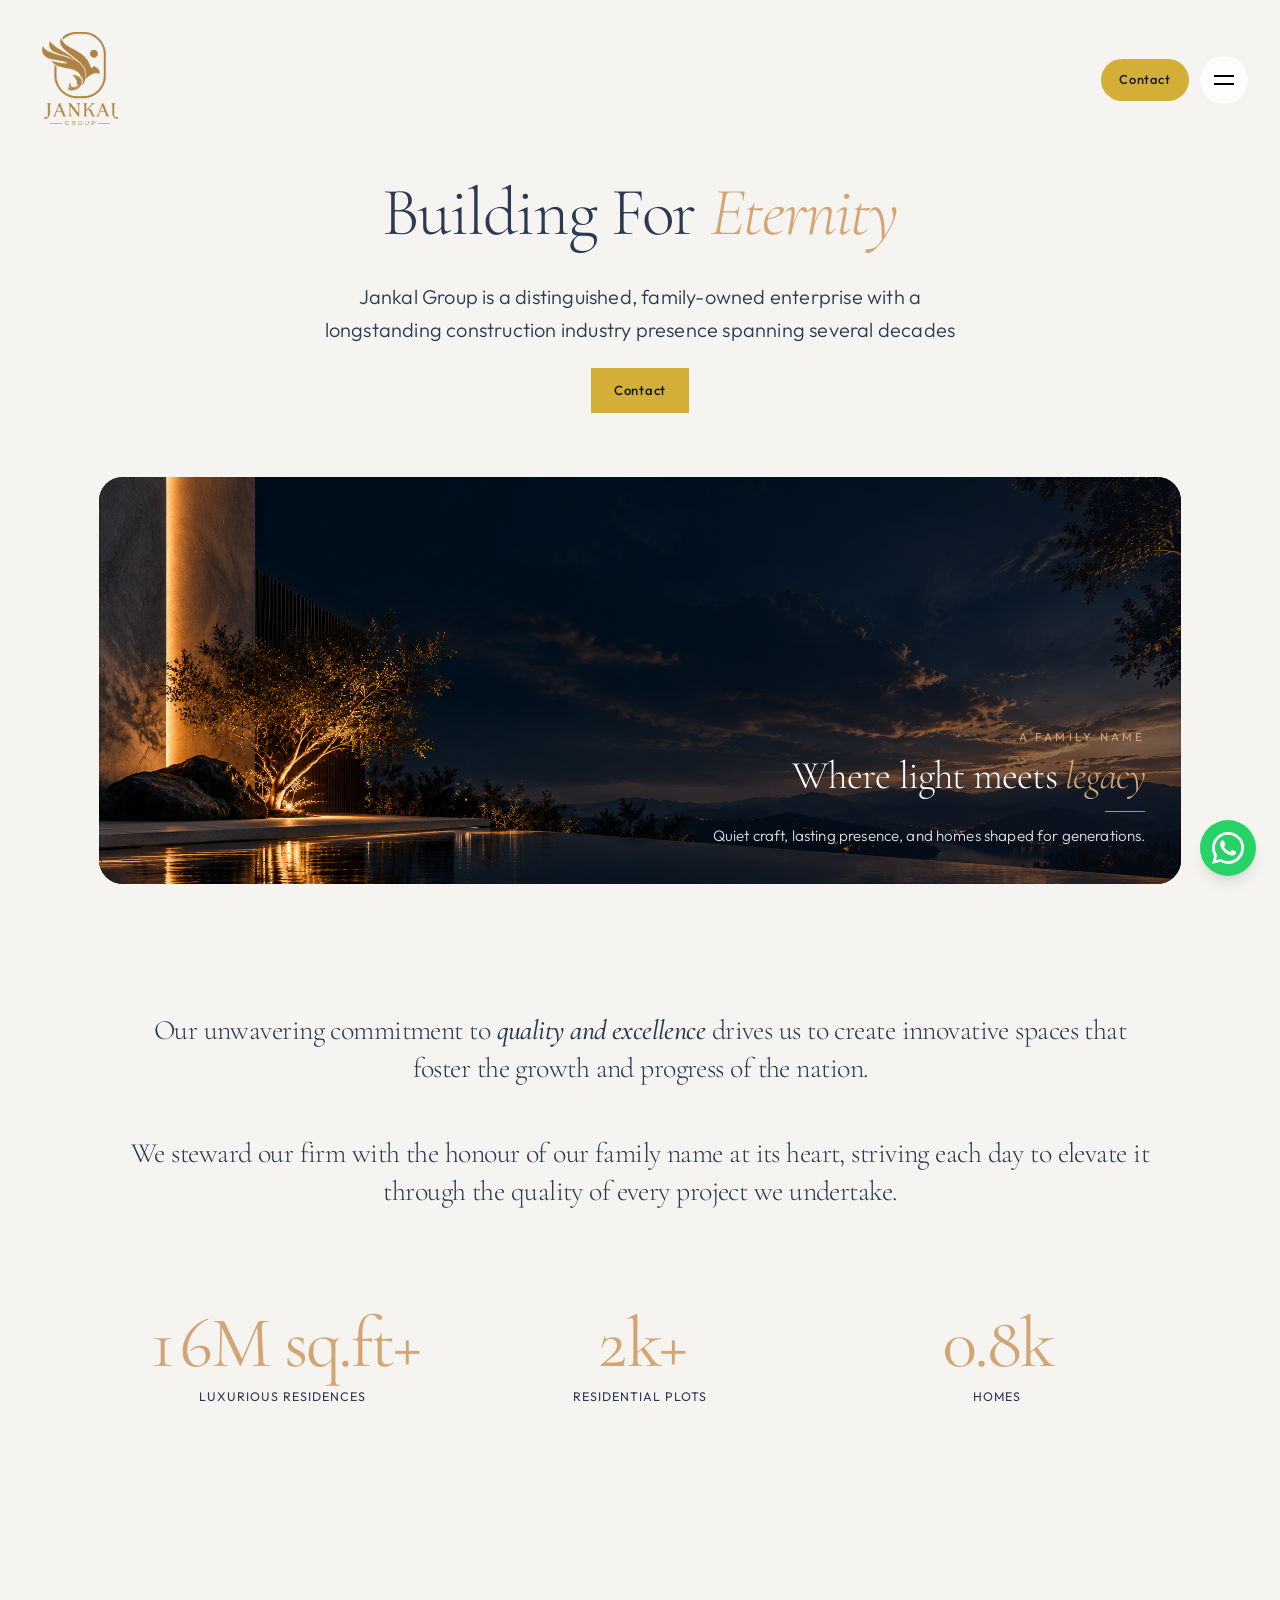
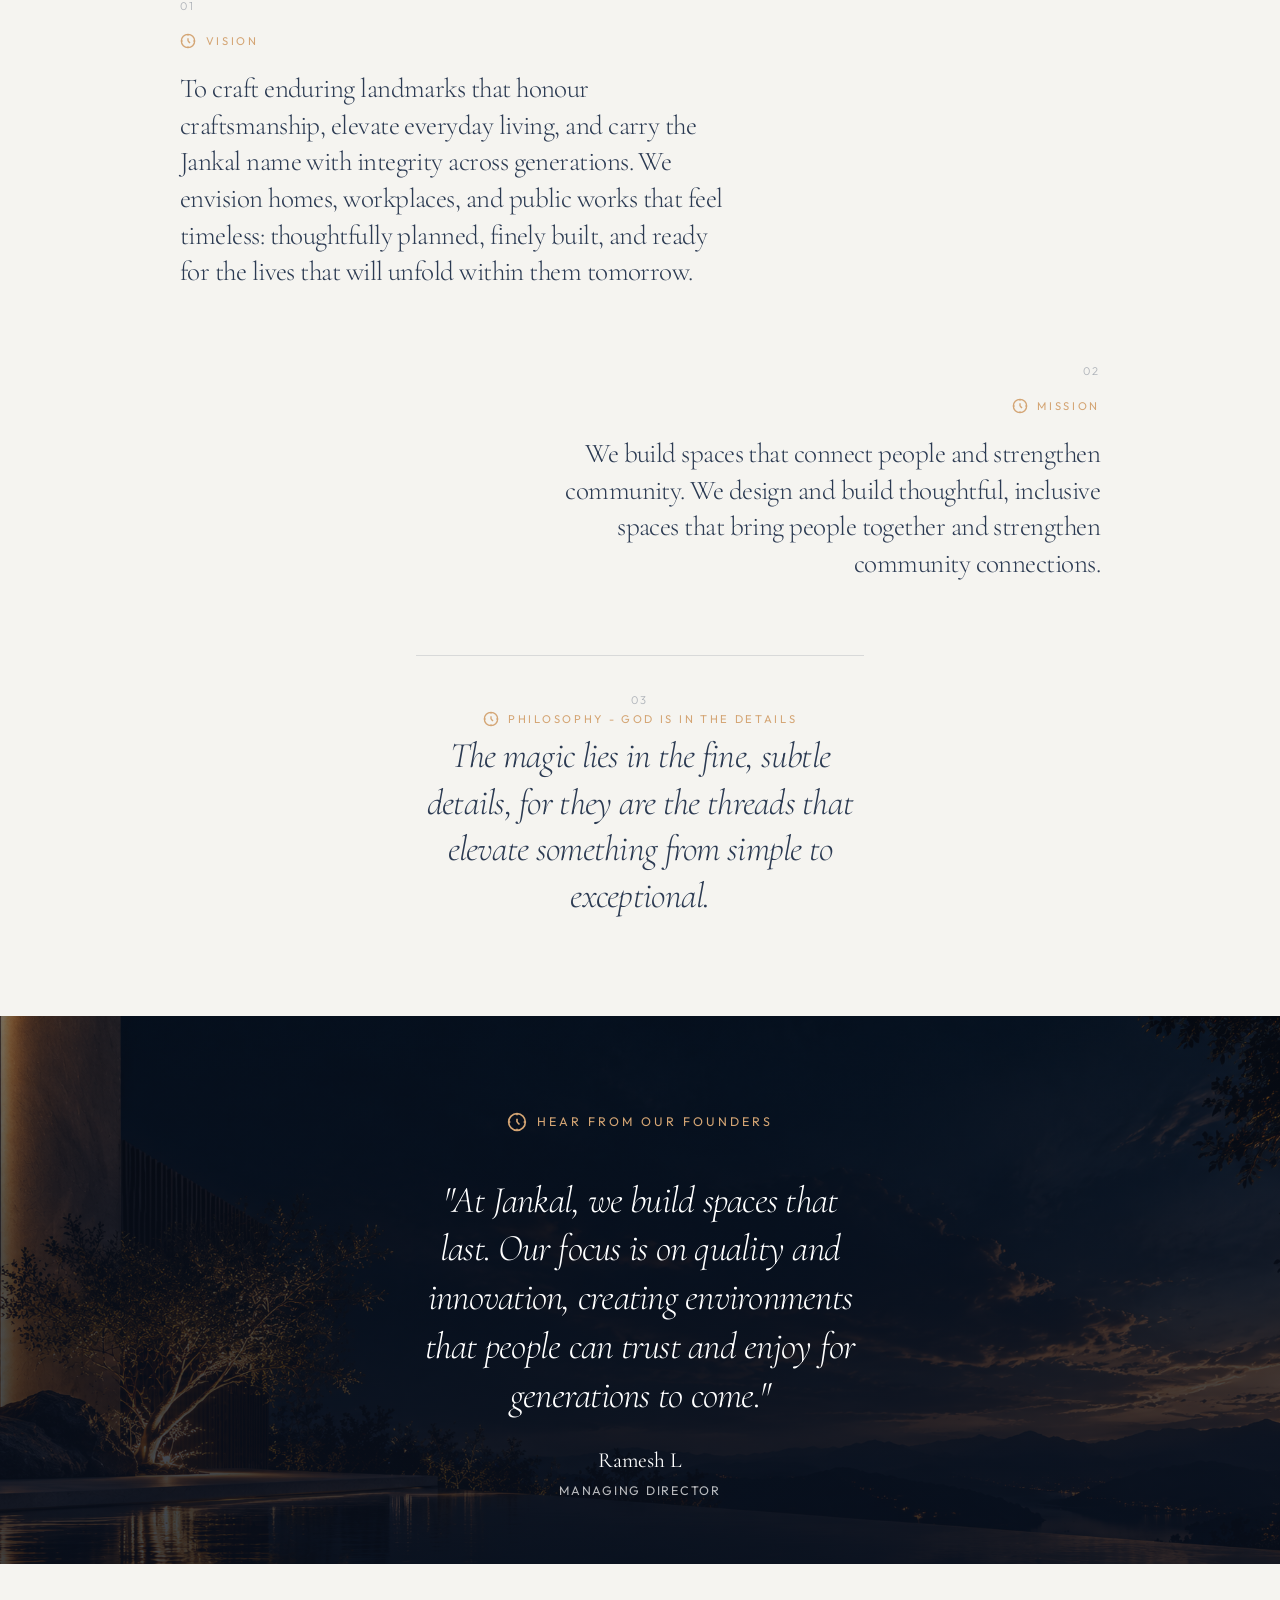
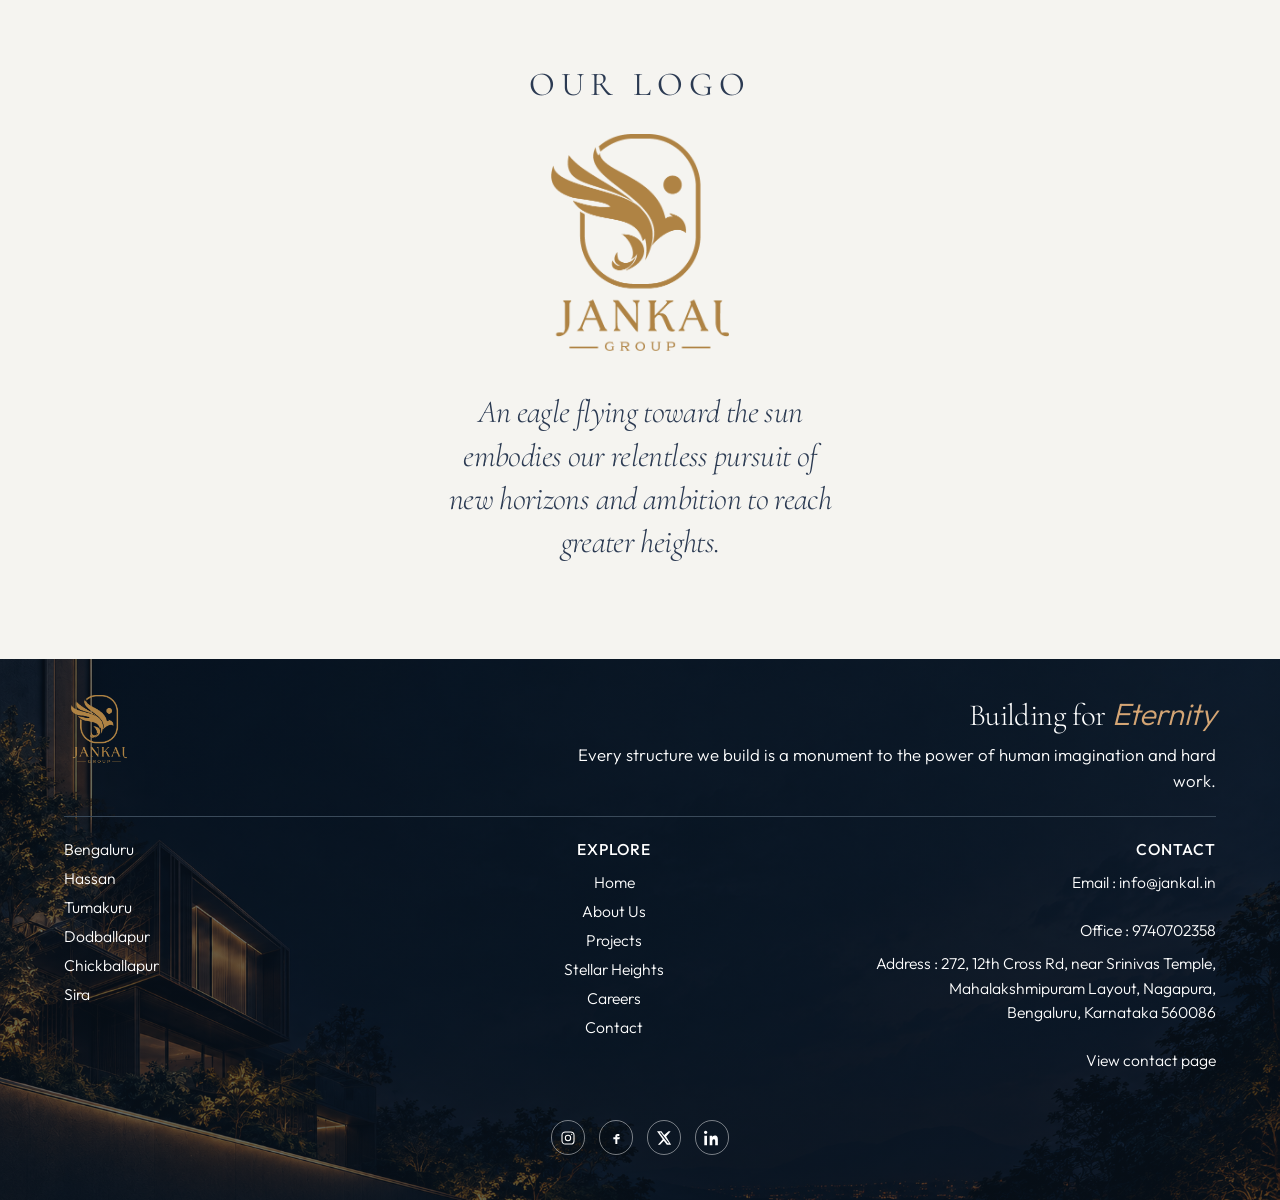
==== commit 000be78a: "s" ====
--- a/about/index.html
+++ b/about/index.html
@@ -1000,6 +1000,12 @@
   background-position:center!important;
   background-size:cover!important;
   background-repeat:no-repeat!important;
+}
+@media (max-width:767px){
+  footer.w-full{
+    background-image:linear-gradient(rgba(10,22,35,.45), rgba(10,22,35,.55)),url("/images/footer-background-mobile.jpg")!important;
+    background-position:center top!important;
+  }
 }
 footer.w-full > div{
   padding-top:2rem!important;
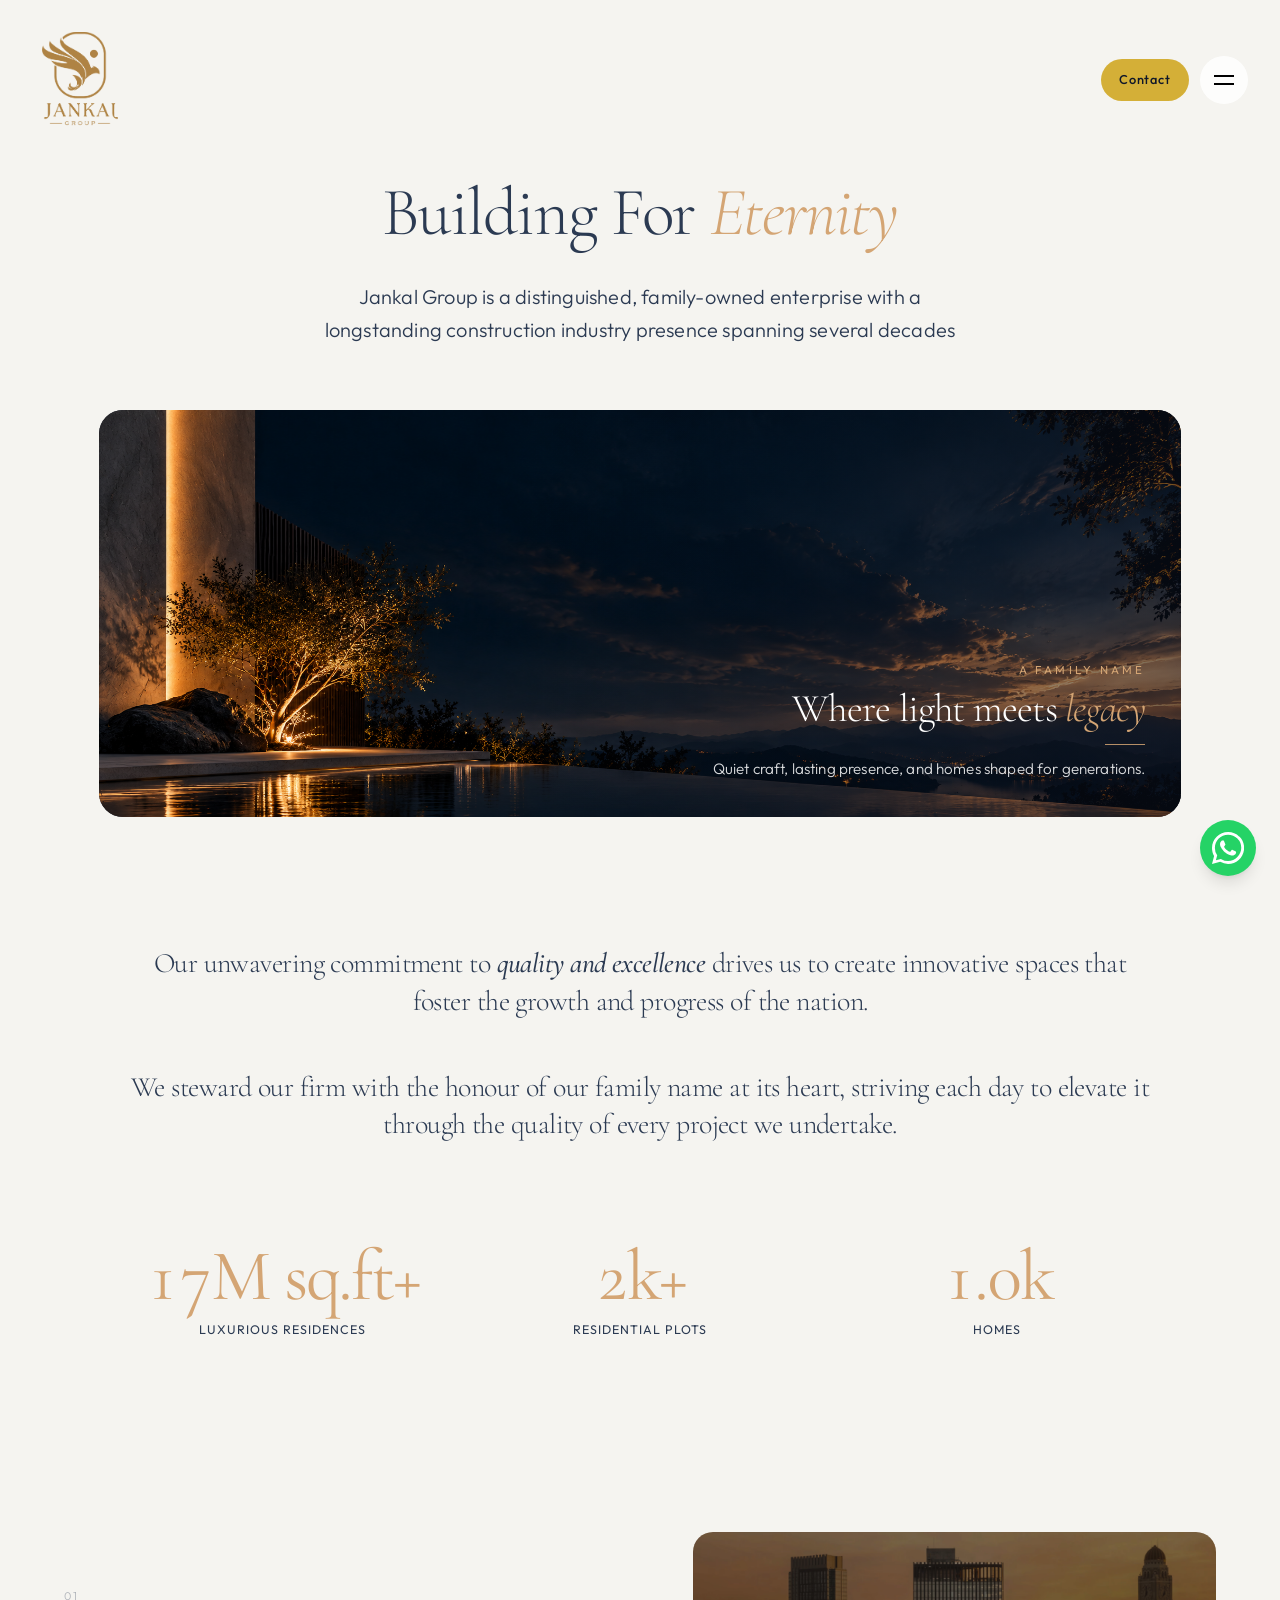
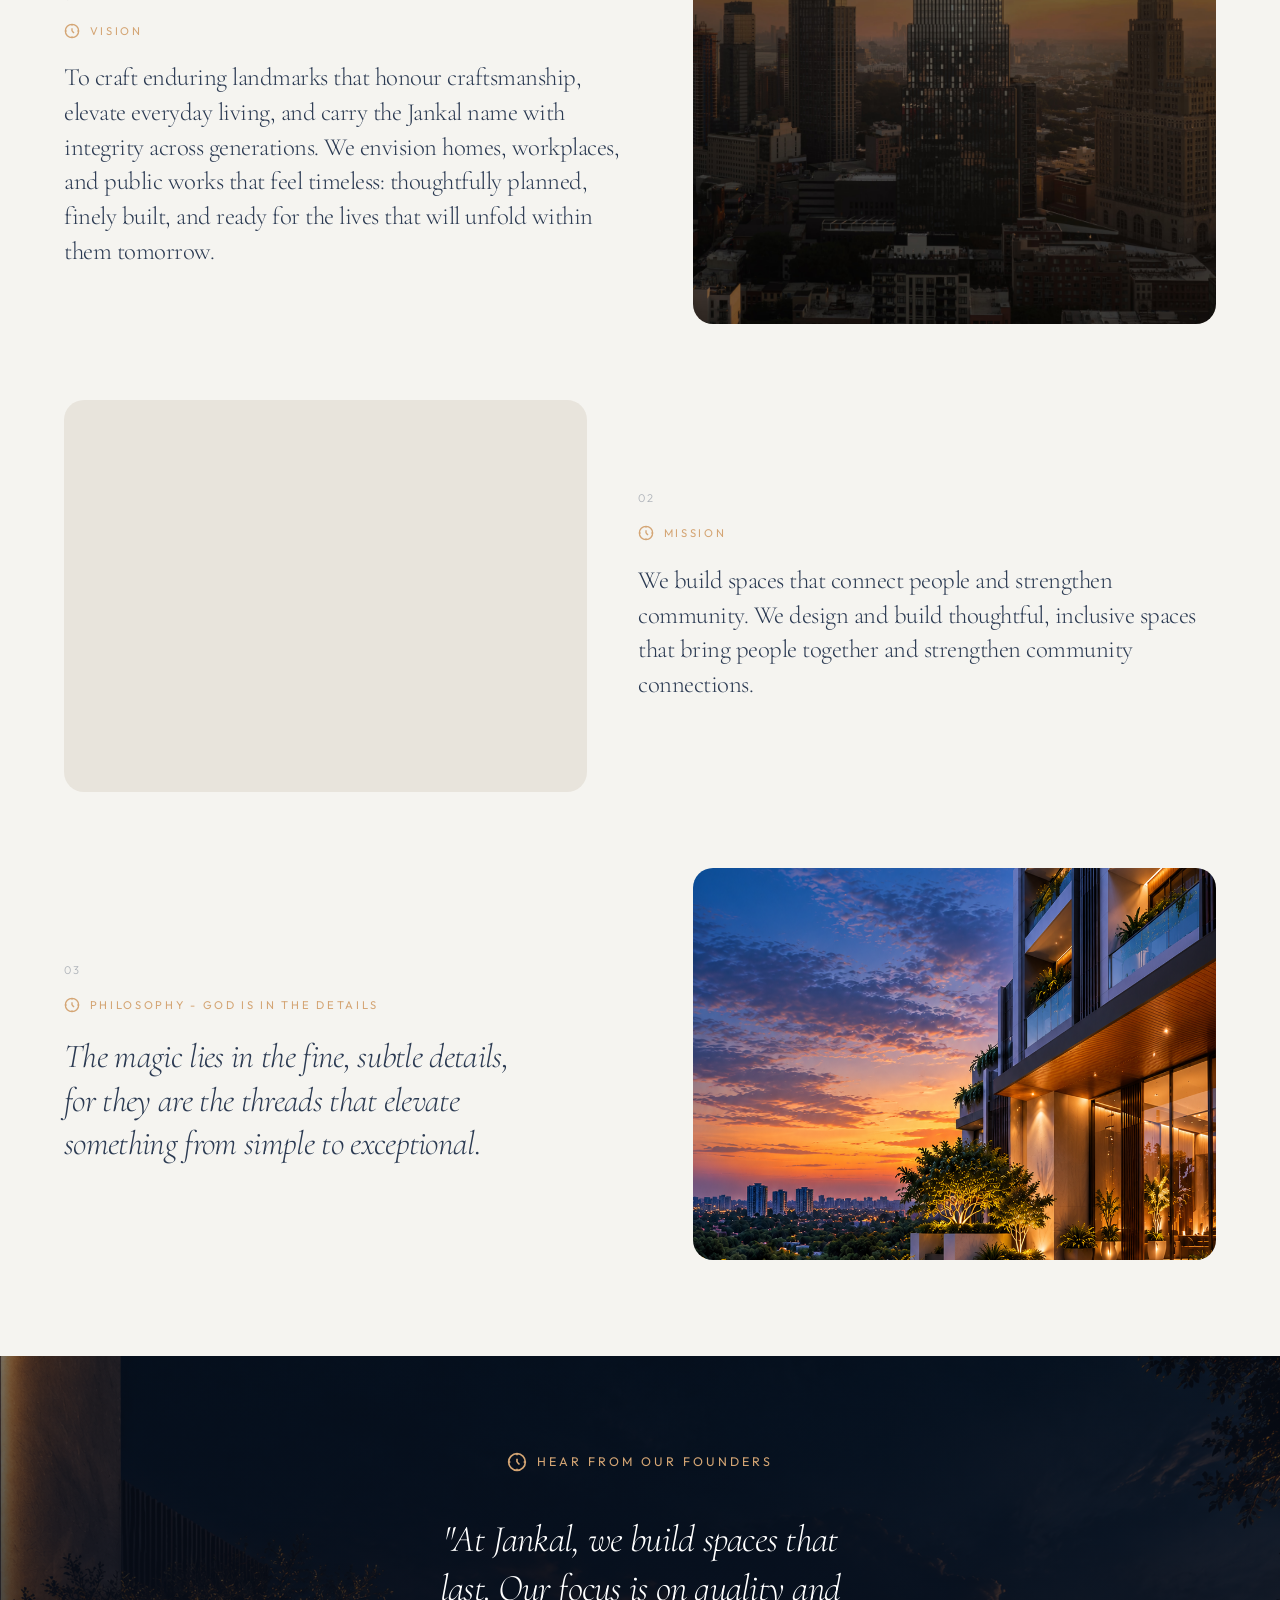
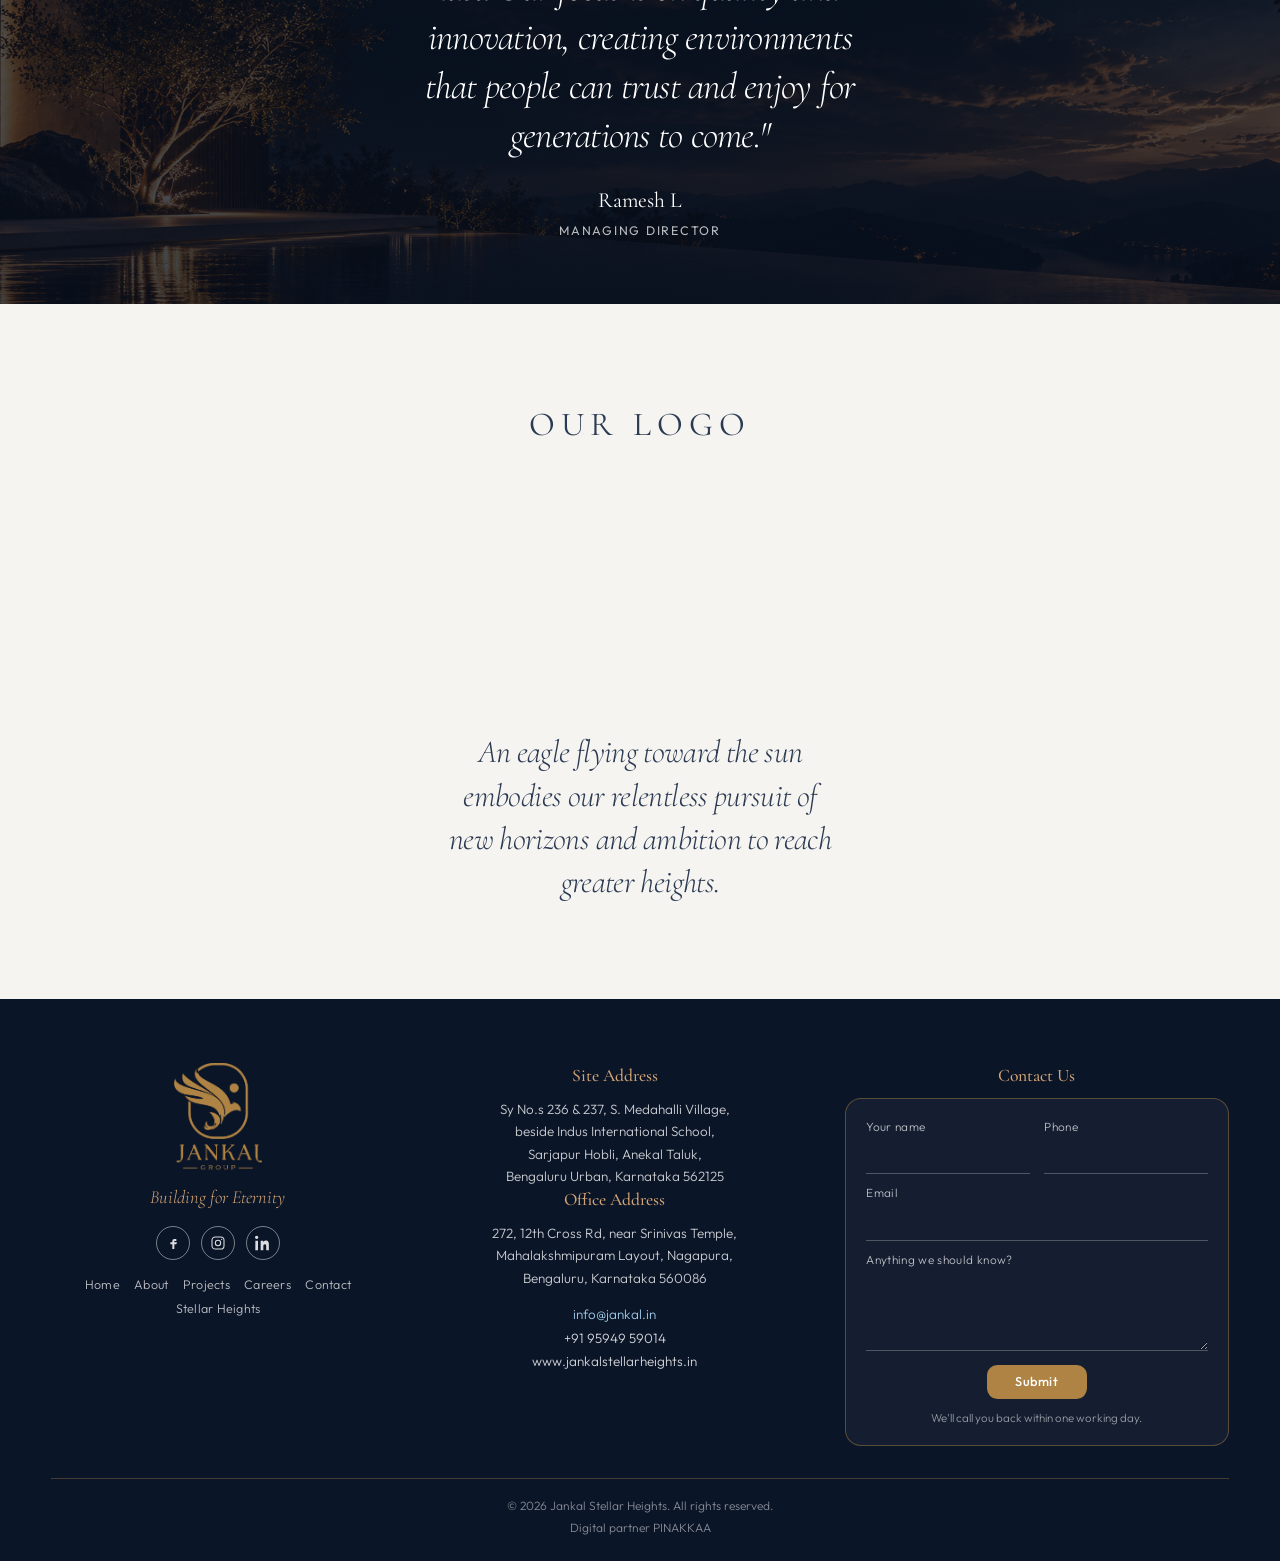
==== commit 5aca7595: "s" ====
--- a/about/index.html
+++ b/about/index.html
@@ -224,11 +224,23 @@
   border:0;
 }
 .about-mvp-grid{
-  width:min(920px,100%);
+  width:min(72rem,100%);
   margin-inline:auto;
   display:flex;
   flex-direction:column;
-  gap:clamp(2.75rem,6vw,4.5rem);
+  gap:clamp(2.75rem,6vw,4.75rem);
+}
+.about-mvp-row{
+  display:grid;
+  grid-template-columns:1fr;
+  gap:clamp(1.35rem,3vw,2.5rem);
+  align-items:center;
+}
+@media (min-width:900px){
+  .about-mvp-row{grid-template-columns:1.05fr .95fr;gap:clamp(2rem,4vw,3.5rem)}
+  .about-mvp-row--mission .about-mvp-media{order:0}
+  .about-mvp-row--mission .about-mvp-card{order:1}
+  .about-mvp-row--mission{grid-template-columns:.95fr 1.05fr}
 }
 .about-mvp-card,
 .about-mvp-philosophy{
@@ -236,23 +248,29 @@
   border:0;
   padding:0;
   min-height:0;
-}
-.about-mvp-card{
   display:grid;
   gap:1rem;
-  max-width:34rem;
-}
-.about-mvp-card:nth-child(1){align-self:start;text-align:left}
-.about-mvp-card:nth-child(2){align-self:end;text-align:right}
-.about-mvp-card:nth-child(2) .about-mvp-label{justify-content:flex-end}
+}
+.about-mvp-card{text-align:left}
 .about-mvp-philosophy{
-  align-self:center;
-  text-align:center;
-  max-width:40rem;
-  padding-top:clamp(1.5rem,3vw,2.25rem);
-  border-top:1px solid rgba(43,58,82,.14);
-}
-.about-mvp-philosophy .about-mvp-label{justify-content:center}
+  text-align:left;
+  padding-top:0;
+  border-top:0;
+}
+.about-mvp-media{
+  margin:0;
+  width:100%;
+  overflow:hidden;
+  border-radius:1.25rem;
+  aspect-ratio:4 / 3;
+  background:#e8e4dc;
+}
+.about-mvp-media img{
+  width:100%;
+  height:100%;
+  object-fit:cover;
+  display:block;
+}
 .about-mvp-label{
   display:flex;
   align-items:center;
@@ -275,7 +293,6 @@
   color:rgba(43,58,82,.35);
   margin-bottom:.15rem;
 }
-.about-mvp-title,
 .about-mvp-copy,
 .about-mvp-phil-title{
   font-family:var(--about-display),"Cormorant Garamond",Georgia,serif!important;
@@ -284,40 +301,19 @@
   letter-spacing:-.02em;
   margin:0;
 }
-.about-mvp-title{
-  font-size:clamp(2.2rem,4.2vw,3.25rem)!important;
-  line-height:1.1!important;
-}
 .about-mvp-copy{
-  font-size:clamp(1.2rem,2.3vw,1.7rem)!important;
-  line-height:1.35!important;
-  margin-left:auto;
-}
-.about-mvp-card:nth-child(1) .about-mvp-copy{
-  margin-left:0;
-  margin-right:auto;
+  font-size:clamp(1.15rem,2.1vw,1.55rem)!important;
+  line-height:1.4!important;
 }
 .about-mvp-phil-title{
-  font-size:clamp(1.55rem,3vw,2.25rem)!important;
+  font-size:clamp(1.45rem,2.8vw,2.1rem)!important;
   line-height:1.3!important;
   font-style:italic;
-  max-width:28ch;
-  margin-inline:auto;
+  max-width:30ch;
   color:#2b3a52!important;
 }
-@media (max-width:899px){
-  .about-mvp-card:nth-child(1),
-  .about-mvp-card:nth-child(2){
-    align-self:stretch;
-    text-align:left;
-    max-width:none;
-  }
-  .about-mvp-card:nth-child(2) .about-mvp-label{justify-content:flex-start}
-  .about-mvp-copy{margin-left:0}
-}
 /* mvp-anim-start */
-.about-mvp-card,
-.about-mvp-philosophy{
+.about-mvp-row{
   opacity:0;
   filter:blur(8px);
   transform:translate3d(0,36px,0) scale(.985);
@@ -327,61 +323,36 @@
     filter 1.15s cubic-bezier(.16,1,.3,1);
   will-change:opacity,transform,filter;
 }
-.about-mvp.animate-fade-up .about-mvp-card:nth-child(1){
+.about-mvp.animate-fade-up .about-mvp-row--vision{
   opacity:1;filter:blur(0);transform:none;transition-delay:.05s;
 }
-.about-mvp.animate-fade-up .about-mvp-card:nth-child(2){
+.about-mvp.animate-fade-up .about-mvp-row--mission{
   opacity:1;filter:blur(0);transform:none;transition-delay:.28s;
 }
-.about-mvp.animate-fade-up .about-mvp-philosophy{
+.about-mvp.animate-fade-up .about-mvp-row--philosophy{
   opacity:1;filter:blur(0);transform:none;transition-delay:.5s;
 }
-.about-mvp-index{
-  opacity:0;
-  transform:translate3d(0,10px,0);
-  transition:opacity .9s cubic-bezier(.16,1,.3,1),transform .9s cubic-bezier(.16,1,.3,1);
-}
-.about-mvp.animate-fade-up .about-mvp-card:nth-child(1) .about-mvp-index{
-  opacity:1;transform:none;transition-delay:.18s;
-}
-.about-mvp.animate-fade-up .about-mvp-card:nth-child(2) .about-mvp-index{
-  opacity:1;transform:none;transition-delay:.4s;
-}
-.about-mvp.animate-fade-up .about-mvp-philosophy .about-mvp-index{
-  opacity:1;transform:none;transition-delay:.62s;
-}
-.about-mvp-title,
+.about-mvp-index,
 .about-mvp-copy,
 .about-mvp-phil-title{
   opacity:0;
-  transform:translate3d(0,18px,0);
+  transform:translate3d(0,14px,0);
   transition:opacity 1s cubic-bezier(.16,1,.3,1),transform 1s cubic-bezier(.16,1,.3,1);
 }
-.about-mvp.animate-fade-up .about-mvp-card:nth-child(1) .about-mvp-title,
-.about-mvp.animate-fade-up .about-mvp-card:nth-child(1) .about-mvp-copy{
+.about-mvp.animate-fade-up .about-mvp-row--vision .about-mvp-index,
+.about-mvp.animate-fade-up .about-mvp-row--vision .about-mvp-copy{
   opacity:1;transform:none;transition-delay:.2s;
 }
-.about-mvp.animate-fade-up .about-mvp-card:nth-child(2) .about-mvp-copy{
+.about-mvp.animate-fade-up .about-mvp-row--mission .about-mvp-index,
+.about-mvp.animate-fade-up .about-mvp-row--mission .about-mvp-copy{
   opacity:1;transform:none;transition-delay:.42s;
 }
-.about-mvp.animate-fade-up .about-mvp-phil-title{
-  opacity:1;transform:none;transition-delay:.66s;
-}
-.about-mvp-philosophy{
-  border-top-color:transparent;
-}
-.about-mvp.animate-fade-up .about-mvp-philosophy{
-  border-top-color:rgba(43,58,82,.14);
-  transition:
-    opacity 1.15s cubic-bezier(.16,1,.3,1),
-    transform 1.15s cubic-bezier(.16,1,.3,1),
-    filter 1.15s cubic-bezier(.16,1,.3,1),
-    border-color 1.2s ease .55s;
+.about-mvp.animate-fade-up .about-mvp-row--philosophy .about-mvp-index,
+.about-mvp.animate-fade-up .about-mvp-row--philosophy .about-mvp-phil-title{
+  opacity:1;transform:none;transition-delay:.62s;
 }
 @media (prefers-reduced-motion:reduce){
-  .about-mvp-card,
-  .about-mvp-philosophy,
-  .about-mvp-title,
+  .about-mvp-row,
   .about-mvp-copy,
   .about-mvp-phil-title,
   .about-mvp-index{
@@ -1528,10 +1499,219 @@
 }
 .about-contact-btn:hover{transform:scale(1.03);background:#c4a030}
 </style>
+
+<style id="jk-footer-style">
+.jk-footer{
+  --jk-navy:#0b1528;
+  --jk-gold:#AF8344;
+  --jk-gold-soft:#D4A574;
+  --jk-serif:"Cormorant Garamond",Georgia,"Times New Roman",serif;
+  --jk-sans:"Outfit",system-ui,sans-serif;
+  width:100%;
+  background:var(--jk-navy);
+  color:rgba(255,255,255,.78);
+  padding:clamp(2.75rem,5vw,4rem) 0 1.5rem;
+  font-family:var(--jk-sans);
+  font-size:.84rem;
+}
+.jk-footer *,.jk-footer *::before,.jk-footer *::after{box-sizing:border-box}
+.jk-footer a{color:inherit;text-decoration:none}
+.jk-footer a:hover{color:var(--jk-gold-soft)}
+.jk-footer-wrap{width:100%;max-width:none;margin:0;padding:0 clamp(1.25rem,4vw,3.5rem);box-sizing:border-box}
+.jk-footer-grid{
+  display:grid;
+  grid-template-columns:1fr;
+  gap:2rem;
+  padding-bottom:2rem;
+  border-bottom:1px solid rgba(175,131,68,.35);
+  text-align:center;
+}
+@media (min-width:720px){
+  .jk-footer-grid{grid-template-columns:1fr 1fr;align-items:start}
+  .jk-footer-form{grid-column:1 / -1}
+}
+@media (min-width:1024px){
+  .jk-footer-grid{grid-template-columns:1fr 1.15fr 1.15fr;gap:clamp(1.5rem,3vw,3rem)}
+  .jk-footer-form{grid-column:auto}
+}
+.jk-footer-brand{display:flex;flex-direction:column;align-items:center}
+.jk-footer-logo{width:5.5rem;height:auto;margin-bottom:.75rem;display:block}
+.jk-footer-line{
+  margin:0 0 .9rem;
+  font-family:var(--jk-serif);
+  font-size:1.15rem;
+  font-style:italic;
+  color:var(--jk-gold-soft);
+  line-height:1.4;
+}
+.jk-footer-social{display:flex;gap:.65rem;justify-content:center;margin-bottom:1rem}
+.jk-footer-social a{
+  width:2.15rem;height:2.15rem;border-radius:999px;
+  border:1px solid rgba(255,255,255,.45);
+  color:rgba(255,255,255,.85);
+  display:grid;place-items:center;
+  transition:background .2s ease,border-color .2s ease,color .2s ease;
+}
+.jk-footer-social a:hover{background:var(--jk-gold);border-color:var(--jk-gold);color:#fff}
+.jk-footer-social svg{width:1rem;height:1rem;fill:currentColor}
+.jk-footer-social a[aria-label="Instagram"] svg{fill:none;stroke:currentColor}
+.jk-footer-menu{
+  display:flex;flex-wrap:wrap;justify-content:center;
+  gap:.35rem .9rem;max-width:22rem;
+}
+.jk-footer-menu a{font-size:.78rem;color:rgba(255,255,255,.72);letter-spacing:.02em}
+.jk-footer-menu a:hover{color:var(--jk-gold-soft)}
+.jk-footer-info h4,.jk-footer-form h4{
+  margin:0 0 .55rem;
+  font-family:var(--jk-serif);
+  font-weight:500;
+  font-size:1.1rem;
+  color:var(--jk-gold-soft);
+}
+.jk-footer-info address{
+  font-style:normal;
+  line-height:1.65;
+  color:rgba(255,255,255,.78);
+  margin:0;
+}
+.jk-footer-h4-gap{margin-top:1.15rem}
+.jk-footer-contact{margin-top:.9rem;line-height:1.75}
+.jk-footer-contact a{color:rgba(255,255,255,.82)}
+.jk-footer-contact a[href^="mailto"]{color:#9ec9e8}
+.jk-footer-form{display:flex;flex-direction:column;align-items:center}
+.jk-footer-formbox{
+  width:100%;max-width:32rem;
+  display:grid;gap:.65rem;
+  padding:1.15rem 1.25rem;
+  border-radius:1rem;
+  background:rgba(255,255,255,.04);
+  border:1px solid rgba(175,131,68,.45);
+  text-align:left;
+}
+.jk-footer-formbox label{
+  display:grid;gap:.15rem;
+  font-size:.74rem;
+  letter-spacing:.03em;
+  color:rgba(255,255,255,.7);
+}
+.jk-footer-formbox input,
+.jk-footer-formbox textarea{
+  width:100%;
+  background:transparent;
+  border:0;
+  border-bottom:1px solid rgba(255,255,255,.25);
+  color:#fff;
+  font:inherit;
+  font-size:.9rem;
+  padding:.4rem 0 .45rem;
+  outline:none;
+  resize:vertical;
+}
+.jk-footer-formbox input:focus,
+.jk-footer-formbox textarea:focus{border-bottom-color:var(--jk-gold)}
+.jk-footer-formbox textarea{min-height:2.75rem}
+.jk-footer-row{display:grid;grid-template-columns:1fr 1fr;gap:.9rem}
+@media (max-width:420px){.jk-footer-row{grid-template-columns:1fr}}
+.jk-footer-submit{
+  justify-self:center;
+  margin-top:.25rem;
+  padding:.65rem 1.75rem;
+  border:0;
+  border-radius:.65rem;
+  background:var(--jk-gold);
+  color:#fff;
+  font:500 .8rem/1 var(--jk-sans);
+  letter-spacing:.04em;
+  cursor:pointer;
+  transition:background .2s ease,transform .2s ease;
+}
+.jk-footer-submit:hover{background:#9c7339;transform:translateY(-1px)}
+.jk-footer-note{margin:0;font-size:.72rem;text-align:center;color:rgba(255,255,255,.55)}
+.jk-footer-note.is-error{color:#F3B7A2}
+.jk-footer-note.is-success{color:var(--jk-gold-soft)}
+.jk-footer-legal{
+  display:flex;flex-direction:column;align-items:center;
+  text-align:center;gap:.25rem;padding-top:1.15rem;
+  font-size:.75rem;color:rgba(255,255,255,.5);
+}
+.jk-footer-legal p{margin:0}
+</style>
+
 </head><body class="instrument_sans_1ebed184-module__bblteq__variable instrument_serif_72bbfbb4-module__cRt5FG__variable poppins_85bd1f39-module___lhE-a__variable antialiased">
-<div hidden=""><!--$--><!--/$--></div><main class="relative min-h-screen w-full bg-[#F5F4F0]"><nav class="fixed top-0 left-0 right-0 z-50 flex items-center justify-between p-6 sm:p-8"><a class="relative block h-20 w-20 sm:h-24 sm:w-24" href="/"><img alt="Jankal Group Logo" decoding="async" data-nimg="fill" class="object-contain" style="position:absolute;height:100%;width:100%;left:0;top:0;right:0;bottom:0;color:transparent" src="/logo.png"/></a><button class="flex h-12 w-12 items-center justify-center rounded-full bg-white/80 backdrop-blur-sm transition-transform hover:scale-105 hover:bg-white" aria-label="Open menu"><div class="flex flex-col space-y-1.5"><span class="block h-0.5 w-5 bg-black"></span><span class="block h-0.5 w-5 bg-black"></span></div></button></nav><section class="px-6 pt-32 pb-8 sm:px-12 sm:pt-40 lg:px-16 lg:pt-44"><div class="mx-auto max-w-7xl"><div class="flex flex-col items-center text-center opacity-0"><h1 class="mb-6 text-[40px] font-normal leading-[135%] tracking-[-0.02em] text-[#2b3a52] sm:text-[52px] lg:mb-8 lg:text-[64px]" style="font-family:var(--font-instrument-serif), &quot;Instrument Serif&quot;, serif">Building For<!-- --> <span class="italic text-[#D4A574]">Eternity</span></h1><p class="max-w-2xl text-base leading-relaxed text-[#2b3a52] sm:text-lg lg:text-xl">Jankal Group is a distinguished, family-owned enterprise with a longstanding construction industry presence spanning several decades</p><div><a class="about-contact-btn" href="/contact.html">Contact</a></div></div><div class="about-hero-media mx-auto mt-12 w-[88%] max-w-4xl opacity-0 lg:mt-16"><div class="about-hero-frame relative w-full overflow-hidden rounded-2xl lg:rounded-3xl"><img alt="Building for Eternity - twilight sanctuary with reflective waters" decoding="async" data-nimg="fill" class="about-hero-img" width="2046" height="768" style="position:absolute;height:100%;width:100%;left:0;top:0;right:0;bottom:0;color:transparent;object-fit:contain" src="/images/building-for-eternity.png"/><div class="about-hero-caption"><div class="about-hero-caption-inner"><span class="about-hero-caption-kicker">A family name</span><h2 class="about-hero-caption-title">Where light meets <em>legacy</em></h2><span class="about-hero-caption-line"></span><p class="about-hero-caption-sub">Quiet craft, lasting presence, and homes shaped for generations.</p></div></div></div></div></div></section><section class="px-6 py-16 sm:px-12 lg:px-16 lg:py-24"><div class="mx-auto max-w-5xl"><div class="about-commitment mb-16 text-center opacity-0 lg:mb-24" style="font-family:var(--about-display), &quot;Cormorant Garamond&quot;, serif;letter-spacing:-0.02em;line-height:125%"><p class="mb-8 text-xl text-[#2b3a52] sm:text-2xl lg:mb-12 lg:text-[28px]">Our unwavering commitment to<!-- --> <span class="font-bold">quality and excellence</span> drives us to create innovative spaces that foster the growth and progress of the nation.</p><p class="text-xl text-[#2b3a52] sm:text-2xl lg:text-[28px]">We steward our firm with the honour of our family name at its heart, striving each day to elevate it through the quality of every project we undertake.</p></div><div class="about-stats grid grid-cols-1 gap-12 opacity-0 sm:grid-cols-3"><div class="about-stat flex flex-col items-center text-center"><span class="about-stat-num mb-2 text-5xl font-normal text-[#D4A574] sm:text-6xl lg:text-7xl" style="font-family:var(--font-instrument-serif), &quot;Instrument Serif&quot;, serif">21M sq.ft+</span><span class="text-base font-medium text-[#2b3a52] lg:text-lg">Luxurious Residences</span></div><div class="about-stat flex flex-col items-center text-center"><span class="about-stat-num mb-2 text-5xl font-normal text-[#D4A574] sm:text-6xl lg:text-7xl" style="font-family:var(--font-instrument-serif), &quot;Instrument Serif&quot;, serif">3k+</span><span class="text-base font-medium text-[#2b3a52] lg:text-lg">Residential Plots</span></div><div class="about-stat flex flex-col items-center text-center"><span class="about-stat-num mb-2 text-5xl font-normal text-[#D4A574] sm:text-6xl lg:text-7xl" style="font-family:var(--font-instrument-serif), &quot;Instrument Serif&quot;, serif">1.5k</span><span class="text-base font-medium text-[#2b3a52] lg:text-lg">Homes</span></div></div></div></section><section id="vision-mission" class="about-mvp px-6 py-16 opacity-0 sm:px-12 lg:px-16 lg:py-24"><div class="about-mvp-grid mx-auto"><div class="about-mvp-card"><div class="about-mvp-index">01</div><div class="about-mvp-label"><svg class="h-5 w-5 text-[#D4A574]" viewBox="0 0 24 24" fill="none" stroke="currentColor" stroke-width="2"><circle cx="12" cy="12" r="10"></circle><line x1="12" y1="8" x2="12" y2="12"></line><line x1="12" y1="12" x2="15" y2="15"></line><line x1="12" y1="2" x2="12" y2="4"></line><line x1="12" y1="20" x2="12" y2="22"></line><line x1="2" y1="12" x2="4" y2="12"></line><line x1="20" y1="12" x2="22" y2="12"></line></svg><span class="text-sm font-medium text-[#D4A574]">Vision</span></div><p class="about-mvp-copy">To craft enduring landmarks that honour craftsmanship, elevate everyday living, and carry the Jankal name with integrity across generations. We envision homes, workplaces, and public works that feel timeless: thoughtfully planned, finely built, and ready for the lives that will unfold within them tomorrow.</p></div><div class="about-mvp-card"><div class="about-mvp-index">02</div><div class="about-mvp-label"><svg class="h-5 w-5 text-[#D4A574]" viewBox="0 0 24 24" fill="none" stroke="currentColor" stroke-width="2"><circle cx="12" cy="12" r="10"></circle><line x1="12" y1="8" x2="12" y2="12"></line><line x1="12" y1="12" x2="15" y2="15"></line><line x1="12" y1="2" x2="12" y2="4"></line><line x1="12" y1="20" x2="12" y2="22"></line><line x1="2" y1="12" x2="4" y2="12"></line><line x1="20" y1="12" x2="22" y2="12"></line></svg><span class="text-sm font-medium text-[#D4A574]">Mission</span></div><p class="about-mvp-copy">We build spaces that connect people and strengthen community. We design and build thoughtful, inclusive spaces that bring people together and strengthen community connections.</p></div><div class="about-mvp-philosophy"><div class="about-mvp-index">03</div><div class="about-mvp-label"><svg class="h-5 w-5 text-[#D4A574]" viewBox="0 0 24 24" fill="none" stroke="currentColor" stroke-width="2"><circle cx="12" cy="12" r="10"></circle><line x1="12" y1="8" x2="12" y2="12"></line><line x1="12" y1="12" x2="15" y2="15"></line><line x1="12" y1="2" x2="12" y2="4"></line><line x1="12" y1="20" x2="12" y2="22"></line><line x1="2" y1="12" x2="4" y2="12"></line><line x1="20" y1="12" x2="22" y2="12"></line></svg><span class="text-sm font-medium text-[#D4A574]">Philosophy  -  God is in the Details</span></div><h2 class="about-mvp-phil-title">The magic lies in the fine, subtle details, for they are the threads that elevate something from simple to exceptional.</h2></div></div></section><section id="leadership" class="about-founders px-6 py-16 opacity-0 sm:px-12 lg:px-16 lg:py-24"><div class="about-founders-inner mx-auto"><div class="about-founders-head"><svg class="h-5 w-5 text-[#D4A574]" viewBox="0 0 24 24" fill="none" stroke="currentColor" stroke-width="2" aria-hidden="true"><circle cx="12" cy="12" r="10"></circle><line x1="12" y1="8" x2="12" y2="12"></line><line x1="12" y1="12" x2="15" y2="15"></line><line x1="12" y1="2" x2="12" y2="4"></line><line x1="12" y1="20" x2="12" y2="22"></line><line x1="2" y1="12" x2="4" y2="12"></line><line x1="20" y1="12" x2="22" y2="12"></line></svg><span>Hear from our Founders</span></div><div class="about-founders-stage" data-founders-stage><article class="about-founder-slide is-active" data-founder-slide><blockquote>"At Jankal, we build spaces that last. Our focus is on quality and innovation, creating environments that people can trust and enjoy for generations to come."</blockquote><div class="about-founder-meta"><p class="about-founder-name">Ramesh L</p><p class="about-founder-role">Managing Director</p></div></article><article class="about-founder-slide" data-founder-slide><blockquote>"In every project, our choice of location carries purpose. We seek out emerging destinations, guided by years of expertise in selecting land that is both legally sound and truly worth investing in."</blockquote><div class="about-founder-meta"><p class="about-founder-name">Surendra Babu P</p><p class="about-founder-role">Managing Director</p></div></article><article class="about-founder-slide" data-founder-slide><blockquote>"By tending to the finest details, life flows with greater ease, and the spaces we build quietly shape the rhythm of each person's journey."</blockquote><div class="about-founder-meta"><p class="about-founder-name">Prajwal Ramesh</p><p class="about-founder-role">Director of Projects</p></div></article></div><div class="about-founders-dots" data-founder-dots role="tablist" aria-label="Founder quotes"><button type="button" class="is-active" aria-label="Show founder 1"></button><button type="button" aria-label="Show founder 2"></button><button type="button" aria-label="Show founder 3"></button></div></div></section><section class="about-logo-section px-6 py-16 opacity-0 sm:px-12 lg:px-16 lg:py-24"><div class="about-logo-inner mx-auto max-w-4xl"><div class="about-logo-head mb-6 text-center"><span class="about-logo-label">Our Logo</span></div><div class="about-logo-stage mb-8 flex justify-center"><div class="about-logo-flip relative h-40 w-40 sm:h-48 sm:w-48 lg:h-56 lg:w-56"><div class="about-logo-face about-logo-face-front"><img alt="Jankal Group Logo - Eagle" loading="lazy" decoding="async" data-nimg="fill" class="object-contain about-logo-img" style="position:absolute;height:100%;width:100%;left:0;top:0;right:0;bottom:0;color:transparent" src="/logo.png"/></div><div class="about-logo-face about-logo-face-back" aria-hidden="true"><img alt="" loading="lazy" decoding="async" data-nimg="fill" class="object-contain about-logo-img" style="position:absolute;height:100%;width:100%;left:0;top:0;right:0;bottom:0;color:transparent" src="/logo.png"/></div></div></div><p class="about-logo-copy text-center">An eagle flying toward the sun embodies our relentless pursuit of new horizons and ambition to reach greater heights.</p></div></section>
-
-<footer class="w-full"><div class="px-6 py-8 opacity-0 sm:px-8 lg:px-10 lg:py-10"><div class="mx-auto max-w-7xl"><div class="grid grid-cols-1 gap-12 lg:grid-cols-2 lg:gap-16"><div class="flex items-start"><a class="relative block footer-logo-link" href="/"><img alt="Jankal Group Logo" loading="lazy" decoding="async" data-nimg="fill" class="object-contain" style="position:absolute;height:100%;width:100%;left:0;top:0;right:0;bottom:0;color:transparent" src="/logo.png"/></a></div><div class="flex flex-col justify-center footer-tagline-col"><h2 class="mb-4 text-3xl font-normal leading-[135%] tracking-[-0.02em] text-white sm:text-4xl lg:text-5xl" style="font-family:var(--font-instrument-serif), &quot;Instrument Serif&quot;, serif">Building for <span class="italic text-[#D4A574]">Eternity</span></h2><p class="text-base leading-relaxed text-[#8a9aaa] sm:text-lg">Every structure we build is a monument to the power of human imagination and hard work.</p></div></div><div class="footer-bottom-grid mt-16"><div><div class="flex flex-col gap-2"><a href="#" class="text-sm text-[#8a9aaa] transition-colors duration-300 hover:text-white">Bengaluru</a><a href="#" class="text-sm text-[#8a9aaa] transition-colors duration-300 hover:text-white">Hassan</a><a href="#" class="text-sm text-[#8a9aaa] transition-colors duration-300 hover:text-white">Tumakuru</a><a href="#" class="text-sm text-[#8a9aaa] transition-colors duration-300 hover:text-white">Dodballapur</a><a href="#" class="text-sm text-[#8a9aaa] transition-colors duration-300 hover:text-white">Chickballapur</a><a href="#" class="text-sm text-[#8a9aaa] transition-colors duration-300 hover:text-white">Sira</a></div></div><div class="footer-nav-col"><h3 class="mb-4 text-sm font-medium text-white">Explore</h3><div class="flex flex-col gap-2"><a href="/" class="text-sm text-[#8a9aaa] transition-colors duration-300 hover:text-white">Home</a><a href="/about/" class="text-sm text-[#8a9aaa] transition-colors duration-300 hover:text-white">About Us</a><a href="/projects/" class="text-sm text-[#8a9aaa] transition-colors duration-300 hover:text-white">Projects</a><a href="/steller.html" class="text-sm text-[#8a9aaa] transition-colors duration-300 hover:text-white">Stellar Heights</a><a href="/careers/" class="text-sm text-[#8a9aaa] transition-colors duration-300 hover:text-white">Careers</a><a href="/contact.html" class="text-sm text-[#8a9aaa] transition-colors duration-300 hover:text-white">Contact</a></div></div><div class="footer-contact-col"><h3 class="mb-4 text-sm font-medium text-white"><a href="/contact.html" class="text-white transition-colors duration-300 hover:text-[#D4AF37]">Contact</a></h3><a href="mailto:info@jankal.in" class="text-sm text-[#8a9aaa] transition-colors duration-300 hover:text-white">Email : info@jankal.in</a><br/><a href="tel:9740702358" class="text-sm text-[#8a9aaa] transition-colors duration-300 hover:text-white">Office : 9740702358</a><a href="https://www.google.com/maps/search/?api=1&amp;query=JANKAL+group+Head+office+Bengaluru" target="_blank" rel="noopener noreferrer" class="mt-4 block text-sm leading-relaxed text-[#8a9aaa] transition-colors duration-300 hover:text-white">Address : 272, 12th Cross Rd, near Srinivas Temple, <br/>Mahalakshmipuram Layout, Nagapura, <br/>Bengaluru, Karnataka 560086</a><br/><a href="/contact.html" class="text-sm text-[#D4AF37] transition-colors duration-300 hover:text-white">View contact page</a></div><div class="footer-credit flex flex-col items-center justify-center text-center"><div class="footer-social" aria-label="Social media"><a class="footer-social-link" href="https://www.instagram.com/" target="_blank" rel="noopener noreferrer" aria-label="Instagram"><svg viewBox="0 0 24 24" aria-hidden="true" fill="none" stroke="currentColor" stroke-width="1.6"><rect x="3" y="3" width="18" height="18" rx="5"/><circle cx="12" cy="12" r="4"/><circle cx="17.5" cy="6.5" r="1" fill="currentColor" stroke="none"/></svg></a><a class="footer-social-link" href="https://www.facebook.com/" target="_blank" rel="noopener noreferrer" aria-label="Facebook"><svg viewBox="0 0 24 24" aria-hidden="true" fill="currentColor"><path d="M14 9h3V6h-3c-1.7 0-3 1.3-3 3v2H8v3h3v7h3v-7h3l1-3h-4V9c0-.6.4-1 1-1z"/></svg></a><a class="footer-social-link" href="https://x.com/" target="_blank" rel="noopener noreferrer" aria-label="X"><svg viewBox="0 0 24 24" aria-hidden="true" fill="currentColor"><path d="M18.9 2H22l-6.8 7.8L22.7 22h-6.5l-4.5-5.9L6 22H2.9l7.3-8.3L1.5 2h6.7l4 5.4L18.9 2zm-1.1 18h1.8L7.3 3.9H5.4L17.8 20z"/></svg></a><a class="footer-social-link" href="https://www.linkedin.com/" target="_blank" rel="noopener noreferrer" aria-label="LinkedIn"><svg viewBox="0 0 24 24" aria-hidden="true" fill="currentColor"><path d="M4.98 3.5C4.98 4.88 3.87 6 2.5 6S0 4.88 0 3.5 1.12 1 2.5 1s2.48 1.12 2.48 2.5zM.5 8.5h4V23h-4V8.5zM8.5 8.5h3.8v2h.1c.5-1 1.8-2.1 3.7-2.1 4 0 4.7 2.6 4.7 6V23h-4v-5.8c0-1.4 0-3.2-2-3.2s-2.3 1.5-2.3 3.1V23h-4V8.5z"/></svg></a></div></div></div></div></footer></main>
+<div hidden=""><!--$--><!--/$--></div><main class="relative min-h-screen w-full bg-[#F5F4F0]"><nav class="fixed top-0 left-0 right-0 z-50 flex items-center justify-between p-6 sm:p-8"><a class="relative block h-20 w-20 sm:h-24 sm:w-24" href="/"><img alt="Jankal Group Logo" decoding="async" data-nimg="fill" class="object-contain" style="position:absolute;height:100%;width:100%;left:0;top:0;right:0;bottom:0;color:transparent" src="/logo.png"/></a><button class="flex h-12 w-12 items-center justify-center rounded-full bg-white/80 backdrop-blur-sm transition-transform hover:scale-105 hover:bg-white" aria-label="Open menu"><div class="flex flex-col space-y-1.5"><span class="block h-0.5 w-5 bg-black"></span><span class="block h-0.5 w-5 bg-black"></span></div></button></nav><section class="px-6 pt-32 pb-8 sm:px-12 sm:pt-40 lg:px-16 lg:pt-44"><div class="mx-auto max-w-7xl"><div class="flex flex-col items-center text-center opacity-0"><h1 class="mb-6 text-[40px] font-normal leading-[135%] tracking-[-0.02em] text-[#2b3a52] sm:text-[52px] lg:mb-8 lg:text-[64px]" style="font-family:var(--font-instrument-serif), &quot;Instrument Serif&quot;, serif">Building For<!-- --> <span class="italic text-[#D4A574]">Eternity</span></h1><p class="max-w-2xl text-base leading-relaxed text-[#2b3a52] sm:text-lg lg:text-xl">Jankal Group is a distinguished, family-owned enterprise with a longstanding construction industry presence spanning several decades</p></div><div class="about-hero-media mx-auto mt-12 w-[88%] max-w-4xl opacity-0 lg:mt-16"><div class="about-hero-frame relative w-full overflow-hidden rounded-2xl lg:rounded-3xl"><img alt="Building for Eternity - twilight sanctuary with reflective waters" decoding="async" data-nimg="fill" class="about-hero-img" width="2046" height="768" style="position:absolute;height:100%;width:100%;left:0;top:0;right:0;bottom:0;color:transparent;object-fit:contain" src="/images/building-for-eternity.png"/><div class="about-hero-caption"><div class="about-hero-caption-inner"><span class="about-hero-caption-kicker">A family name</span><h2 class="about-hero-caption-title">Where light meets <em>legacy</em></h2><span class="about-hero-caption-line"></span><p class="about-hero-caption-sub">Quiet craft, lasting presence, and homes shaped for generations.</p></div></div></div></div></div></section><section class="px-6 py-16 sm:px-12 lg:px-16 lg:py-24"><div class="mx-auto max-w-5xl"><div class="about-commitment mb-16 text-center opacity-0 lg:mb-24" style="font-family:var(--about-display), &quot;Cormorant Garamond&quot;, serif;letter-spacing:-0.02em;line-height:125%"><p class="mb-8 text-xl text-[#2b3a52] sm:text-2xl lg:mb-12 lg:text-[28px]">Our unwavering commitment to<!-- --> <span class="font-bold">quality and excellence</span> drives us to create innovative spaces that foster the growth and progress of the nation.</p><p class="text-xl text-[#2b3a52] sm:text-2xl lg:text-[28px]">We steward our firm with the honour of our family name at its heart, striving each day to elevate it through the quality of every project we undertake.</p></div><div class="about-stats grid grid-cols-1 gap-12 opacity-0 sm:grid-cols-3"><div class="about-stat flex flex-col items-center text-center"><span class="about-stat-num mb-2 text-5xl font-normal text-[#D4A574] sm:text-6xl lg:text-7xl" style="font-family:var(--font-instrument-serif), &quot;Instrument Serif&quot;, serif">21M sq.ft+</span><span class="text-base font-medium text-[#2b3a52] lg:text-lg">Luxurious Residences</span></div><div class="about-stat flex flex-col items-center text-center"><span class="about-stat-num mb-2 text-5xl font-normal text-[#D4A574] sm:text-6xl lg:text-7xl" style="font-family:var(--font-instrument-serif), &quot;Instrument Serif&quot;, serif">3k+</span><span class="text-base font-medium text-[#2b3a52] lg:text-lg">Residential Plots</span></div><div class="about-stat flex flex-col items-center text-center"><span class="about-stat-num mb-2 text-5xl font-normal text-[#D4A574] sm:text-6xl lg:text-7xl" style="font-family:var(--font-instrument-serif), &quot;Instrument Serif&quot;, serif">1.5k</span><span class="text-base font-medium text-[#2b3a52] lg:text-lg">Homes</span></div></div></div></section><section id="vision-mission" class="about-mvp px-6 py-16 opacity-0 sm:px-12 lg:px-16 lg:py-24"><div class="about-mvp-grid mx-auto"><div class="about-mvp-row about-mvp-row--vision"><div class="about-mvp-card"><div class="about-mvp-index">01</div><div class="about-mvp-label"><svg class="h-5 w-5 text-[#D4A574]" viewBox="0 0 24 24" fill="none" stroke="currentColor" stroke-width="2"><circle cx="12" cy="12" r="10"></circle><line x1="12" y1="8" x2="12" y2="12"></line><line x1="12" y1="12" x2="15" y2="15"></line><line x1="12" y1="2" x2="12" y2="4"></line><line x1="12" y1="20" x2="12" y2="22"></line><line x1="2" y1="12" x2="4" y2="12"></line><line x1="20" y1="12" x2="22" y2="12"></line></svg><span class="text-sm font-medium text-[#D4A574]">Vision</span></div><p class="about-mvp-copy">To craft enduring landmarks that honour craftsmanship, elevate everyday living, and carry the Jankal name with integrity across generations. We envision homes, workplaces, and public works that feel timeless: thoughtfully planned, finely built, and ready for the lives that will unfold within them tomorrow.</p></div><figure class="about-mvp-media"><img src="/images/about-vision.avif" alt="Vision for enduring landmarks" loading="lazy" decoding="async" /></figure></div><div class="about-mvp-row about-mvp-row--mission"><figure class="about-mvp-media"><img src="/images/about-mission.avif" alt="Mission to build connected communities" loading="lazy" decoding="async" /></figure><div class="about-mvp-card"><div class="about-mvp-index">02</div><div class="about-mvp-label"><svg class="h-5 w-5 text-[#D4A574]" viewBox="0 0 24 24" fill="none" stroke="currentColor" stroke-width="2"><circle cx="12" cy="12" r="10"></circle><line x1="12" y1="8" x2="12" y2="12"></line><line x1="12" y1="12" x2="15" y2="15"></line><line x1="12" y1="2" x2="12" y2="4"></line><line x1="12" y1="20" x2="12" y2="22"></line><line x1="2" y1="12" x2="4" y2="12"></line><line x1="20" y1="12" x2="22" y2="12"></line></svg><span class="text-sm font-medium text-[#D4A574]">Mission</span></div><p class="about-mvp-copy">We build spaces that connect people and strengthen community. We design and build thoughtful, inclusive spaces that bring people together and strengthen community connections.</p></div></div><div class="about-mvp-row about-mvp-row--philosophy"><div class="about-mvp-philosophy"><div class="about-mvp-index">03</div><div class="about-mvp-label"><svg class="h-5 w-5 text-[#D4A574]" viewBox="0 0 24 24" fill="none" stroke="currentColor" stroke-width="2"><circle cx="12" cy="12" r="10"></circle><line x1="12" y1="8" x2="12" y2="12"></line><line x1="12" y1="12" x2="15" y2="15"></line><line x1="12" y1="2" x2="12" y2="4"></line><line x1="12" y1="20" x2="12" y2="22"></line><line x1="2" y1="12" x2="4" y2="12"></line><line x1="20" y1="12" x2="22" y2="12"></line></svg><span class="text-sm font-medium text-[#D4A574]">Philosophy  -  God is in the Details</span></div><h2 class="about-mvp-phil-title">The magic lies in the fine, subtle details, for they are the threads that elevate something from simple to exceptional.</h2></div><figure class="about-mvp-media"><img src="/images/about-philosophy.png" alt="Philosophy of care in every detail" loading="lazy" decoding="async" /></figure></div></div></section><section id="leadership" class="about-founders px-6 py-16 opacity-0 sm:px-12 lg:px-16 lg:py-24"><div class="about-founders-inner mx-auto"><div class="about-founders-head"><svg class="h-5 w-5 text-[#D4A574]" viewBox="0 0 24 24" fill="none" stroke="currentColor" stroke-width="2" aria-hidden="true"><circle cx="12" cy="12" r="10"></circle><line x1="12" y1="8" x2="12" y2="12"></line><line x1="12" y1="12" x2="15" y2="15"></line><line x1="12" y1="2" x2="12" y2="4"></line><line x1="12" y1="20" x2="12" y2="22"></line><line x1="2" y1="12" x2="4" y2="12"></line><line x1="20" y1="12" x2="22" y2="12"></line></svg><span>Hear from our Founders</span></div><div class="about-founders-stage" data-founders-stage><article class="about-founder-slide is-active" data-founder-slide><blockquote>"At Jankal, we build spaces that last. Our focus is on quality and innovation, creating environments that people can trust and enjoy for generations to come."</blockquote><div class="about-founder-meta"><p class="about-founder-name">Ramesh L</p><p class="about-founder-role">Managing Director</p></div></article><article class="about-founder-slide" data-founder-slide><blockquote>"In every project, our choice of location carries purpose. We seek out emerging destinations, guided by years of expertise in selecting land that is both legally sound and truly worth investing in."</blockquote><div class="about-founder-meta"><p class="about-founder-name">Surendra Babu P</p><p class="about-founder-role">Managing Director</p></div></article><article class="about-founder-slide" data-founder-slide><blockquote>"By tending to the finest details, life flows with greater ease, and the spaces we build quietly shape the rhythm of each person's journey."</blockquote><div class="about-founder-meta"><p class="about-founder-name">Prajwal Ramesh</p><p class="about-founder-role">Director of Projects</p></div></article></div><div class="about-founders-dots" data-founder-dots role="tablist" aria-label="Founder quotes"><button type="button" class="is-active" aria-label="Show founder 1"></button><button type="button" aria-label="Show founder 2"></button><button type="button" aria-label="Show founder 3"></button></div></div></section><section class="about-logo-section px-6 py-16 opacity-0 sm:px-12 lg:px-16 lg:py-24"><div class="about-logo-inner mx-auto max-w-4xl"><div class="about-logo-head mb-6 text-center"><span class="about-logo-label">Our Logo</span></div><div class="about-logo-stage mb-8 flex justify-center"><div class="about-logo-flip relative h-40 w-40 sm:h-48 sm:w-48 lg:h-56 lg:w-56"><div class="about-logo-face about-logo-face-front"><img alt="Jankal Group Logo - Eagle" loading="lazy" decoding="async" data-nimg="fill" class="object-contain about-logo-img" style="position:absolute;height:100%;width:100%;left:0;top:0;right:0;bottom:0;color:transparent" src="/logo.png"/></div><div class="about-logo-face about-logo-face-back" aria-hidden="true"><img alt="" loading="lazy" decoding="async" data-nimg="fill" class="object-contain about-logo-img" style="position:absolute;height:100%;width:100%;left:0;top:0;right:0;bottom:0;color:transparent" src="/logo.png"/></div></div></div><p class="about-logo-copy text-center">An eagle flying toward the sun embodies our relentless pursuit of new horizons and ambition to reach greater heights.</p></div></section>
+
+
+<footer class="jk-footer" id="site-footer-contact">
+  <div class="jk-footer-wrap">
+    <div class="jk-footer-grid">
+      <div class="jk-footer-brand">
+        <a href="/" aria-label="Jankal Group home">
+          <img class="jk-footer-logo" src="/logo.png" alt="Jankal Group Logo" width="88" height="88" />
+        </a>
+        <p class="jk-footer-line">Building for Eternity</p>
+        <div class="jk-footer-social" aria-label="Social media">
+          <a href="https://www.facebook.com/" target="_blank" rel="noopener noreferrer" aria-label="Facebook"><svg viewBox="0 0 24 24" aria-hidden="true"><path d="M14 9h3V6h-3c-1.7 0-3 1.3-3 3v2H8v3h3v7h3v-7h3l1-3h-4V9c0-.6.4-1 1-1z"/></svg></a>
+          <a href="https://www.instagram.com/" target="_blank" rel="noopener noreferrer" aria-label="Instagram"><svg viewBox="0 0 24 24" aria-hidden="true" fill="none" stroke="currentColor" stroke-width="1.6"><rect x="3" y="3" width="18" height="18" rx="5"/><circle cx="12" cy="12" r="4"/><circle cx="17.5" cy="6.5" r="1" fill="currentColor" stroke="none"/></svg></a>
+          <a href="https://www.linkedin.com/" target="_blank" rel="noopener noreferrer" aria-label="LinkedIn"><svg viewBox="0 0 24 24" aria-hidden="true"><path d="M4.98 3.5C4.98 4.88 3.87 6 2.5 6S0 4.88 0 3.5 1.12 1 2.5 1s2.48 1.12 2.48 2.5zM.5 8.5h4V23h-4V8.5zM8.5 8.5h3.8v2h.1c.5-1 1.8-2.1 3.7-2.1 4 0 4.7 2.6 4.7 6V23h-4v-5.8c0-1.4 0-3.2-2-3.2s-2.3 1.5-2.3 3.1V23h-4V8.5z"/></svg></a>
+        </div>
+        <nav class="jk-footer-menu" aria-label="Footer navigation">
+          <a href="/">Home</a>
+          <a href="/about/">About</a>
+          <a href="/projects/">Projects</a>
+          <a href="/careers/">Careers</a>
+          <a href="/contact.html">Contact</a>
+          <a href="/steller.html">Stellar Heights</a>
+        </nav>
+      </div>
+      <div class="jk-footer-info">
+        <h4>Site Address</h4>
+        <address>
+          Sy No.s 236 &amp; 237, S. Medahalli Village,<br />
+          beside Indus International School,<br />
+          Sarjapur Hobli, Anekal Taluk,<br />
+          Bengaluru Urban, Karnataka 562125
+        </address>
+        <h4 class="jk-footer-h4-gap">Office Address</h4>
+        <address>
+          272, 12th Cross Rd, near Srinivas Temple,<br />
+          Mahalakshmipuram Layout, Nagapura,<br />
+          Bengaluru, Karnataka 560086
+        </address>
+        <div class="jk-footer-contact">
+          <a href="mailto:info@jankal.in">info@jankal.in</a><br />
+          <a href="tel:+919594959014">+91 95949 59014</a><br />
+          <a href="https://www.jankalstellarheights.in" target="_blank" rel="noopener noreferrer">www.jankalstellarheights.in</a>
+        </div>
+      </div>
+      <div class="jk-footer-form">
+        <h4>Contact Us</h4>
+        <form class="jk-footer-formbox" action="#" method="post" novalidate data-jk-footer-form>
+          <div class="jk-footer-row">
+            <label>Your name
+              <input type="text" name="name" autocomplete="name" required />
+            </label>
+            <label>Phone
+              <input type="tel" name="phone" autocomplete="tel" required />
+            </label>
+          </div>
+          <label>Email
+            <input type="email" name="email" autocomplete="email" />
+          </label>
+          <label>Anything we should know?
+            <textarea name="message" rows="3"></textarea>
+          </label>
+          <button class="jk-footer-submit" type="submit">Submit</button>
+          <p class="jk-footer-note">We&apos;ll call you back within one working day.</p>
+        </form>
+      </div>
+    </div>
+    <div class="jk-footer-legal">
+      <p>&copy; 2026 Jankal Stellar Heights. All rights reserved.</p>
+      <p>Digital partner PINAKKAA</p>
+    </div>
+  </div>
+</footer>
+</main>
 <script id="about-design-guard">
 (function(){
   if (window.__jankalAboutGuard) return;
@@ -1893,4 +2073,32 @@
   });
 })();
 </script>
+
+<script id="jk-footer-form-script">
+(function(){
+  if (window.__jkFooterForm) return;
+  window.__jkFooterForm = true;
+  document.querySelectorAll("[data-jk-footer-form]").forEach(function(form){
+    var note = form.querySelector(".jk-footer-note");
+    form.addEventListener("submit", function(e){
+      e.preventDefault();
+      var name = (form.name && form.name.value || "").trim();
+      var phone = (form.phone && form.phone.value || "").trim();
+      if (!name || !phone) {
+        if (note) {
+          note.textContent = "Please add your name and a phone number so we can call you back.";
+          note.className = "jk-footer-note is-error";
+        }
+        return;
+      }
+      if (note) {
+        note.textContent = "Thank you, " + name.split(" ")[0] + ". We'll call " + phone + " within one working day.";
+        note.className = "jk-footer-note is-success";
+      }
+      form.reset();
+    });
+  });
+})();
+</script>
+
 </body></html>
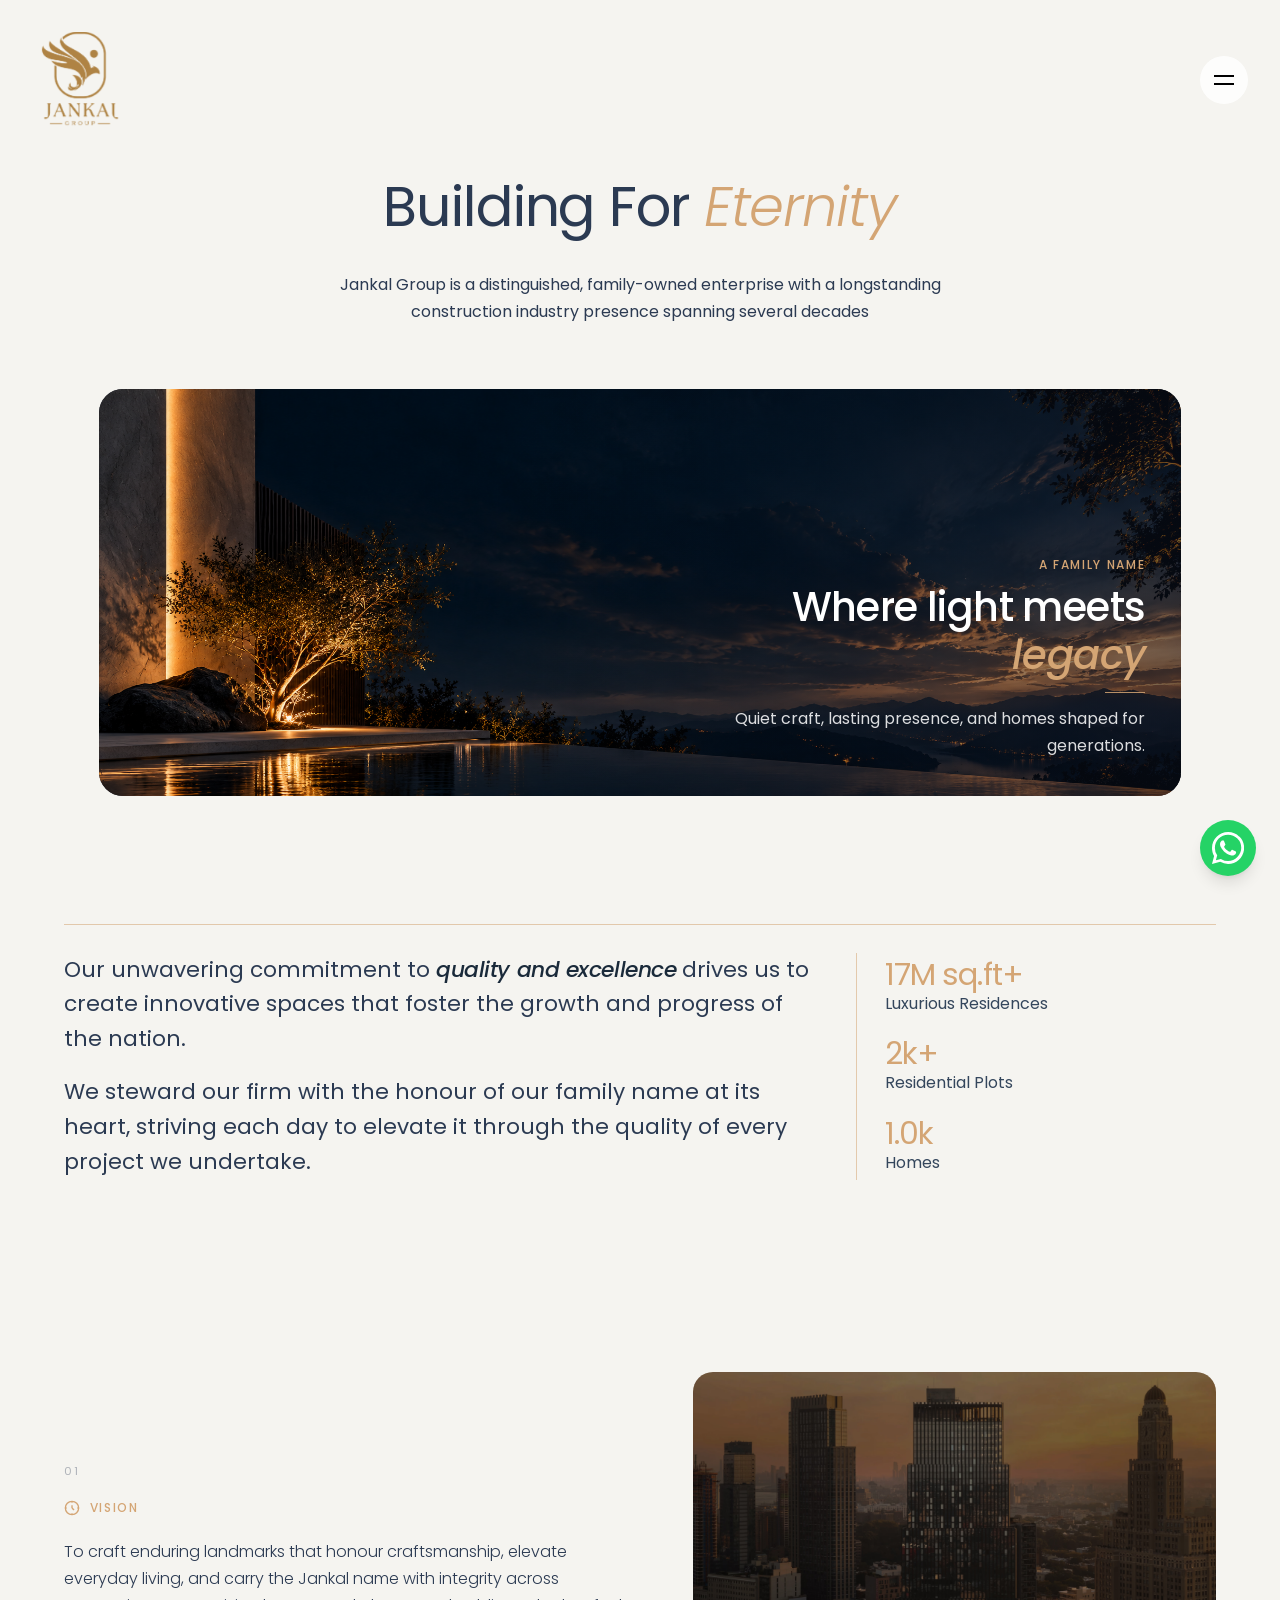
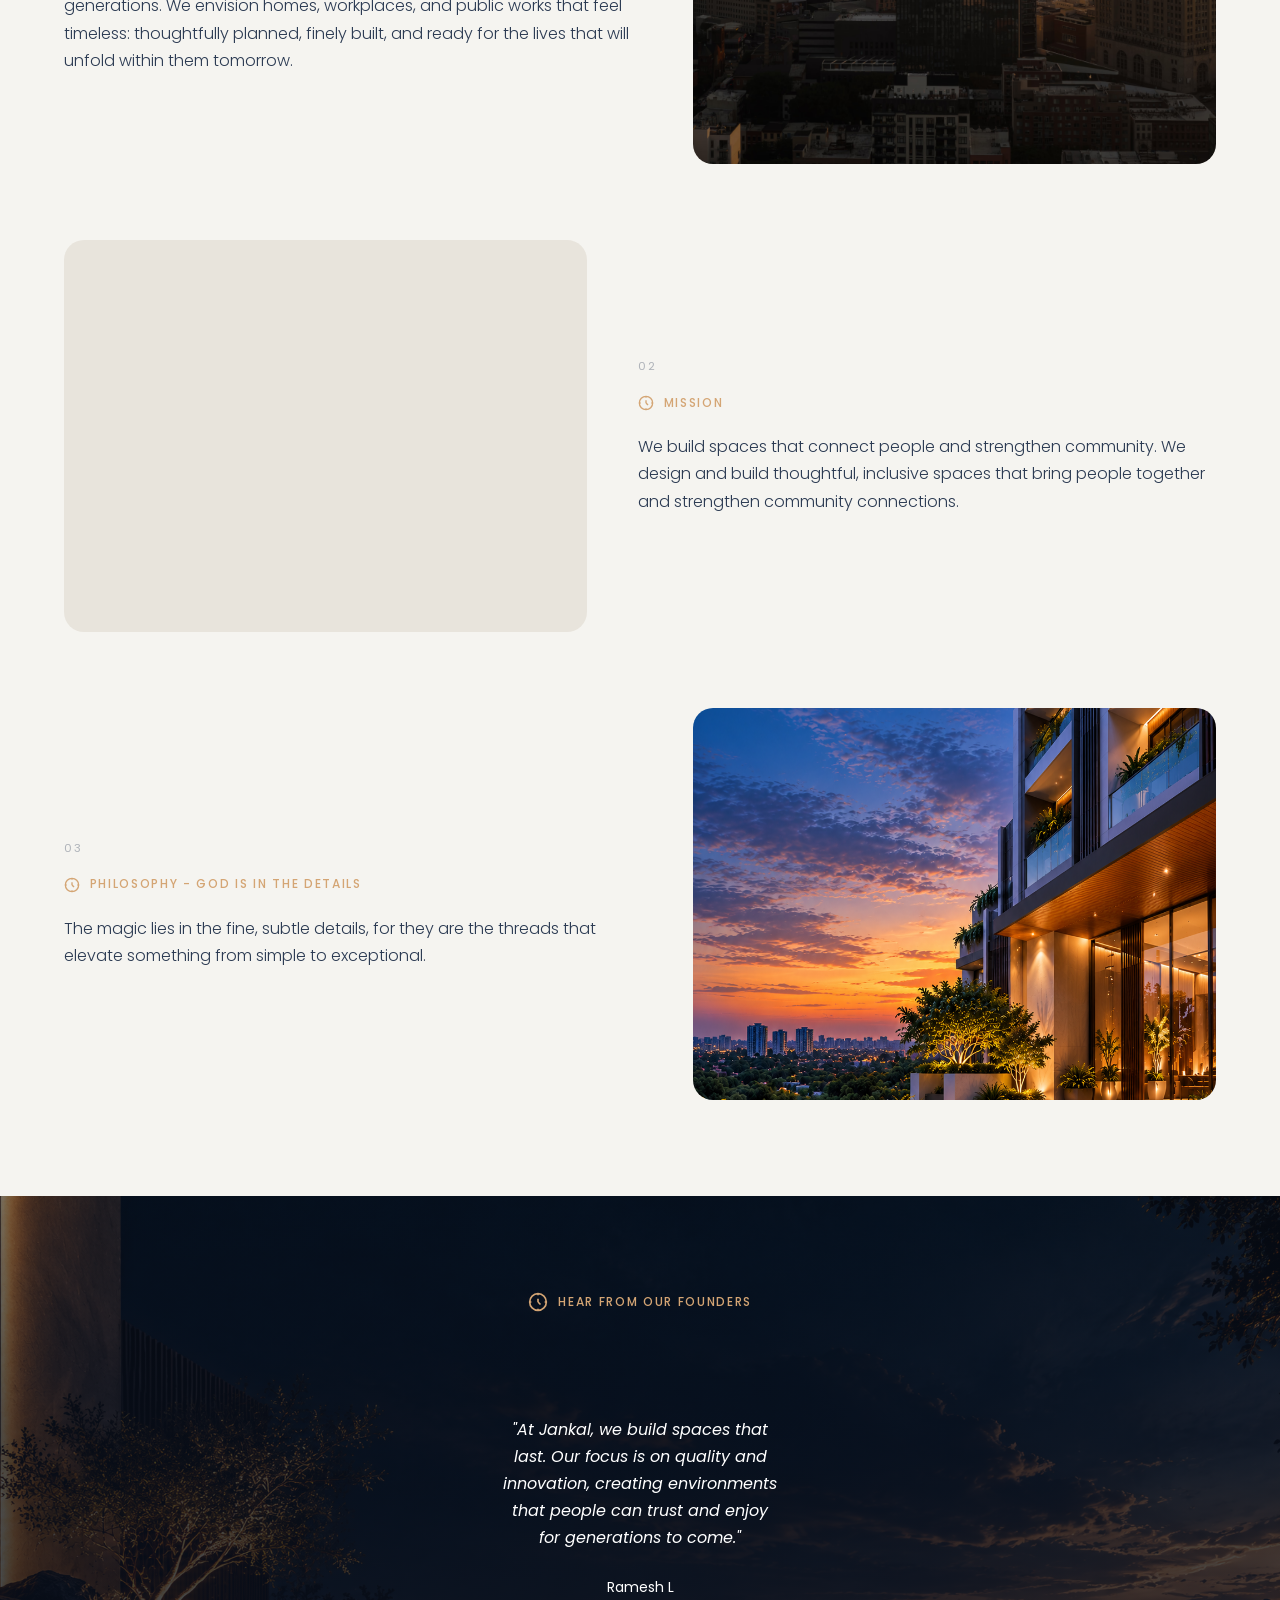
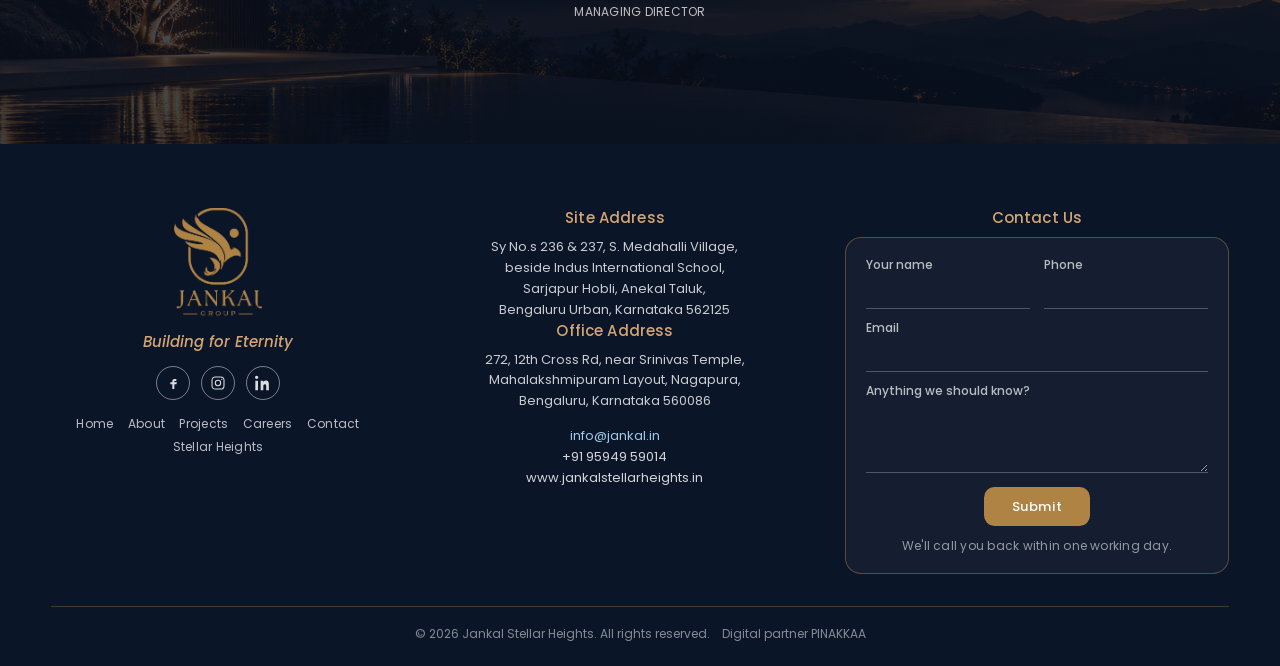
==== commit 80fcdabf: "s" ====
--- a/about/index.html
+++ b/about/index.html
@@ -1,8 +1,8 @@
-<!DOCTYPE html><!--wC0nXJYdxdx1HYzDVlxa8--><html lang="en"><head><link rel="preconnect" href="https://fonts.googleapis.com"/><link rel="preconnect" href="https://fonts.gstatic.com" crossorigin/><link href="https://fonts.googleapis.com/css2?family=Cormorant+Garamond:ital,wght@0,300;0,400;0,500;0,600;1,300;1,400;1,500&family=Outfit:wght@300;400;500&display=swap" rel="stylesheet"/><meta charSet="utf-8"/><meta http-equiv="Cache-Control" content="no-cache, no-store, must-revalidate" />
+<!DOCTYPE html><!--wC0nXJYdxdx1HYzDVlxa8--><html class="jankal-type" lang="en"><head><meta charSet="utf-8"/><meta http-equiv="Cache-Control" content="no-cache, no-store, must-revalidate" />
 <meta http-equiv="Pragma" content="no-cache" />
 <meta http-equiv="Expires" content="0" />
 <meta name="jankal-static" content="1" />
-<meta name="viewport" content="width=device-width, initial-scale=1"/><link rel="preload" href="/_next/static/media/47fe1b7cd6e6ed85-s.p.855a563b.woff2" as="font" crossorigin="" type="font/woff2"/><link rel="preload" href="/_next/static/media/7ebf22b5a21034f8-s.p.d8bad3ab.woff2" as="font" crossorigin="" type="font/woff2"/><link rel="preload" href="/_next/static/media/8e6fa89aa22d24ec-s.p.3aec397d.woff2" as="font" crossorigin="" type="font/woff2"/><link rel="preload" href="/_next/static/media/a218039a3287bcfd-s.p.4a23d71b.woff2" as="font" crossorigin="" type="font/woff2"/><link rel="preload" href="/_next/static/media/c875c6f5d3e977ac-s.p.80fc2c9e.woff2" as="font" crossorigin="" type="font/woff2"/><link rel="preload" href="/_next/static/media/e2334d715941921e-s.p.d82a9aff.woff2" as="font" crossorigin="" type="font/woff2"/><link rel="preload" href="/_next/static/media/e41d5df559864f9e-s.p.380d09ea.woff2" as="font" crossorigin="" type="font/woff2"/><link rel="preload" href="/_next/static/media/f06bf9da926bae75-s.p.c68a79fb.woff2" as="font" crossorigin="" type="font/woff2"/><link rel="preload" as="image" href="/logo.png"/><link rel="preload" as="image" href="/images/building-for-eternity.png"/><link rel="stylesheet" href="/_next/static/chunks/9b329ed0fe56e559.css" data-precedence="next"/><!-- purged next script preload --><!-- purged next script: 2408db8861534cd0.js --><!-- purged next script: e3c838b1b5004803.js --><!-- purged next script: 9ccad128ee45e4f6.js --><!-- purged next script: turbopack-ca7219acf858f759.js --><!-- purged next script: ff1a16fafef87110.js --><!-- purged next script: 247eb132b7f7b574.js --><!-- purged next script: 1c65f9b189d582fb.js --><!-- disabled about chunk 7683eb0fbe2f2918.js --><!-- disabled about chunk c6046838bae4ff24.js --><meta name="next-size-adjust" content=""/><title>Jankal Group</title><meta name="description" content="Jankal Group"/><link rel="icon" href="/favicon.ico?favicon.9116a471.ico" sizes="48x48" type="image/x-icon"/><!-- purged next script: a6dad97d9634a72d.js --><style id="about-hero-overrides">
+<meta name="viewport" content="width=device-width, initial-scale=1"/><link rel="preload" as="image" href="/logo.png"/><link rel="preload" as="image" href="/images/building-for-eternity.png"/><link rel="stylesheet" href="/_next/static/chunks/9b329ed0fe56e559.css" data-precedence="next"/><!-- purged next script preload --><!-- purged next script: 2408db8861534cd0.js --><!-- purged next script: e3c838b1b5004803.js --><!-- purged next script: 9ccad128ee45e4f6.js --><!-- purged next script: turbopack-ca7219acf858f759.js --><!-- purged next script: ff1a16fafef87110.js --><!-- purged next script: 247eb132b7f7b574.js --><!-- purged next script: 1c65f9b189d582fb.js --><!-- disabled about chunk 7683eb0fbe2f2918.js --><!-- disabled about chunk c6046838bae4ff24.js --><meta name="next-size-adjust" content=""/><title>Jankal Group</title><meta name="description" content="Jankal Group"/><link rel="icon" href="/favicon.ico?favicon.9116a471.ico" sizes="48x48" type="image/x-icon"/><!-- purged next script: a6dad97d9634a72d.js --><style id="about-hero-overrides">
 .about-hero-media{
   margin-inline:auto;
   width:min(94%,1120px);
@@ -151,6 +151,44 @@
 }
 .about-commitment p{line-height:1.35!important;}
 .about-commitment .font-bold{font-weight:500!important;font-style:italic;}
+.about-pledge{
+  display:grid;
+  grid-template-columns:minmax(0,1.45fr) minmax(16rem,.7fr);
+  gap:clamp(2rem,3.5vw,3.5rem);
+  align-items:stretch;
+  padding-top:1.75rem;
+  border-top:1px solid rgba(212,165,116,.55);
+}
+.about-pledge .about-commitment{
+  margin:0!important;
+  text-align:left!important;
+}
+.about-pledge .about-stats{
+  display:flex!important;
+  flex-direction:column;
+  align-items:stretch;
+  justify-content:space-between;
+  gap:0;
+  margin:0;
+  padding-left:clamp(1.5rem,2.2vw,2.25rem);
+  border-left:1px solid rgba(212,165,116,.55);
+}
+.about-pledge .about-stat{
+  align-items:flex-start!important;
+  text-align:left!important;
+  width:100%;
+  padding:.35rem 0;
+  border-bottom:0;
+}
+@media (max-width:800px){
+  .about-pledge{grid-template-columns:1fr;gap:1.75rem}
+  .about-pledge .about-stats{
+    border-left:0;
+    padding-left:0;
+    padding-top:1.15rem;
+    border-top:1px solid rgba(212,165,116,.55);
+  }
+}
 
 :root{
   --about-display:"Cormorant Garamond","Instrument Serif",Georgia,serif;
@@ -189,11 +227,18 @@
   font-family:var(--about-sans);
 }
 /* Stats numbers stay display serif, premium */
+.about-stat{container-type:inline-size;min-width:0}
 .about-stat-num{
   font-family:var(--about-display)!important;
   font-weight:400!important;
   letter-spacing:-0.03em!important;
   font-variant-numeric:tabular-nums;
+  display:block;
+  max-width:100%;
+  white-space:nowrap!important;
+  line-height:1.05!important;
+  font-size:clamp(1.35rem, 4.6vw, 3.4rem)!important;
+  font-size:clamp(1.35rem, 16cqi, 4.25rem)!important;
 }
 .about-stat span:not(.about-stat-num){
   font-family:var(--about-sans)!important;
@@ -431,7 +476,7 @@
 </style>
 
 <style id="about-logo-style">
-.about-logo-section{background:transparent}
+.about-logo-section{display:none!important}
 .about-logo-inner{width:min(48rem,100%)}
 .about-logo-label{
   font-family:var(--about-display),"Cormorant Garamond",Georgia,serif!important;
@@ -912,6 +957,44 @@
 .site-menu-links a.is-active{color:#fff}
 .site-menu-links a.is-active .site-menu-idx{color:rgba(255,255,255,.45)}
 .site-menu-links a.site-menu-accent{color:#fff}
+.site-menu-group{display:flex;flex-direction:column;border-bottom:1px solid rgba(255,255,255,.08)}
+.site-menu-links .site-menu-group > .site-menu-projects{border-bottom:none}
+.site-menu.open .site-menu-group:nth-child(3) > a{transition-delay:.3s}
+.site-menu.is-closing .site-menu-group:nth-child(3) > a{transition-delay:.08s}
+.site-menu-sub{
+  display:grid;
+  grid-template-rows:0fr;
+  opacity:0;
+  padding:0 0 0 2.5rem;
+  transition:grid-template-rows .42s cubic-bezier(.22,1,.36,1), opacity .32s ease, padding .42s cubic-bezier(.22,1,.36,1);
+}
+.site-menu-sub-clip{overflow:hidden;min-height:0}
+.site-menu-group:hover > .site-menu-sub,
+.site-menu-group:focus-within > .site-menu-sub,
+.site-menu-group.is-open > .site-menu-sub{
+  grid-template-rows:1fr;
+  opacity:1;
+  padding-bottom:.45rem;
+}
+.site-menu-links .site-menu-sub a,
+.site-menu.open .site-menu-links .site-menu-sub a{
+  font-size:1rem;font-weight:500;padding:.42rem 0;border-bottom:none;
+  color:rgba(255,255,255,.78);
+  opacity:0;
+  transform:translateY(-6px);
+  transition:color .2s ease, opacity .34s ease, transform .42s cubic-bezier(.22,1,.36,1), padding-left .2s ease;
+}
+.site-menu.open .site-menu-group:hover > .site-menu-sub a,
+.site-menu.open .site-menu-group:focus-within > .site-menu-sub a,
+.site-menu.open .site-menu-group.is-open > .site-menu-sub a{
+  opacity:1;
+  transform:none;
+}
+.site-menu.open .site-menu-group:hover > .site-menu-sub a:nth-child(2),
+.site-menu.open .site-menu-group:focus-within > .site-menu-sub a:nth-child(2),
+.site-menu.open .site-menu-group.is-open > .site-menu-sub a:nth-child(2){transition-delay:.06s}
+.site-menu-links .site-menu-sub a:hover,
+.site-menu-links .site-menu-sub a:focus-visible{color:#D4AF37}
 .site-menu-foot{
   margin:1.75rem 0 0;
   padding-top:1.25rem;
@@ -1630,15 +1713,56 @@
 .jk-footer-note.is-error{color:#F3B7A2}
 .jk-footer-note.is-success{color:var(--jk-gold-soft)}
 .jk-footer-legal{
-  display:flex;flex-direction:column;align-items:center;
-  text-align:center;gap:.25rem;padding-top:1.15rem;
+  display:flex;flex-direction:row;flex-wrap:nowrap;align-items:center;justify-content:center;
+  text-align:center;gap:.75rem;padding-top:1.15rem;
   font-size:.75rem;color:rgba(255,255,255,.5);
-}
-.jk-footer-legal p{margin:0}
+  white-space:nowrap;
+}
+.jk-footer-legal p{margin:0;white-space:nowrap}
 </style>
 
+<link rel="stylesheet" href="/assets/typography.css" id="jankal-type-sheet"/>
+<style id="about-pledge-balance">
+html.jankal-type.jankal-type.jankal-type.jankal-type.jankal-type .about-pledge .about-commitment p{
+  font-size:clamp(20px,1.7vw,24px)!important;
+  font-weight:400!important;
+  line-height:1.6!important;
+  letter-spacing:0!important;
+  color:#2b3a52!important;
+  margin:0 0 1.15rem!important;
+}
+html.jankal-type.jankal-type.jankal-type.jankal-type.jankal-type .about-pledge .about-commitment p:last-child{margin-bottom:0!important}
+html.jankal-type.jankal-type.jankal-type.jankal-type.jankal-type .about-pledge .about-commitment .font-bold{
+  font-weight:500!important;
+  font-style:italic;
+  color:#1a2a3a;
+}
+html.jankal-type.jankal-type.jankal-type.jankal-type.jankal-type .about-pledge .about-stat-num{
+  font-size:clamp(1.85rem,2.4vw,2.5rem)!important;
+  line-height:1.05!important;
+  margin:0 0 .15rem!important;
+}
+html.jankal-type.jankal-type.jankal-type.jankal-type.jankal-type .about-pledge .about-stat span:not(.about-stat-num){
+  text-transform:none!important;
+  letter-spacing:0!important;
+  font-size:16px!important;
+  font-weight:400!important;
+  line-height:1.35!important;
+  color:#34465c!important;
+}
+html.jankal-type.jankal-type.jankal-type.jankal-type.jankal-type .about-mvp-phil-title{
+  font-family:"Jankal Poppins",sans-serif!important;
+  font-size:var(--text-body)!important;
+  font-weight:300!important;
+  font-style:normal!important;
+  line-height:var(--leading-body)!important;
+  letter-spacing:0!important;
+  max-width:none!important;
+  color:#2b3a52!important;
+}
+</style>
 </head><body class="instrument_sans_1ebed184-module__bblteq__variable instrument_serif_72bbfbb4-module__cRt5FG__variable poppins_85bd1f39-module___lhE-a__variable antialiased">
-<div hidden=""><!--$--><!--/$--></div><main class="relative min-h-screen w-full bg-[#F5F4F0]"><nav class="fixed top-0 left-0 right-0 z-50 flex items-center justify-between p-6 sm:p-8"><a class="relative block h-20 w-20 sm:h-24 sm:w-24" href="/"><img alt="Jankal Group Logo" decoding="async" data-nimg="fill" class="object-contain" style="position:absolute;height:100%;width:100%;left:0;top:0;right:0;bottom:0;color:transparent" src="/logo.png"/></a><button class="flex h-12 w-12 items-center justify-center rounded-full bg-white/80 backdrop-blur-sm transition-transform hover:scale-105 hover:bg-white" aria-label="Open menu"><div class="flex flex-col space-y-1.5"><span class="block h-0.5 w-5 bg-black"></span><span class="block h-0.5 w-5 bg-black"></span></div></button></nav><section class="px-6 pt-32 pb-8 sm:px-12 sm:pt-40 lg:px-16 lg:pt-44"><div class="mx-auto max-w-7xl"><div class="flex flex-col items-center text-center opacity-0"><h1 class="mb-6 text-[40px] font-normal leading-[135%] tracking-[-0.02em] text-[#2b3a52] sm:text-[52px] lg:mb-8 lg:text-[64px]" style="font-family:var(--font-instrument-serif), &quot;Instrument Serif&quot;, serif">Building For<!-- --> <span class="italic text-[#D4A574]">Eternity</span></h1><p class="max-w-2xl text-base leading-relaxed text-[#2b3a52] sm:text-lg lg:text-xl">Jankal Group is a distinguished, family-owned enterprise with a longstanding construction industry presence spanning several decades</p></div><div class="about-hero-media mx-auto mt-12 w-[88%] max-w-4xl opacity-0 lg:mt-16"><div class="about-hero-frame relative w-full overflow-hidden rounded-2xl lg:rounded-3xl"><img alt="Building for Eternity - twilight sanctuary with reflective waters" decoding="async" data-nimg="fill" class="about-hero-img" width="2046" height="768" style="position:absolute;height:100%;width:100%;left:0;top:0;right:0;bottom:0;color:transparent;object-fit:contain" src="/images/building-for-eternity.png"/><div class="about-hero-caption"><div class="about-hero-caption-inner"><span class="about-hero-caption-kicker">A family name</span><h2 class="about-hero-caption-title">Where light meets <em>legacy</em></h2><span class="about-hero-caption-line"></span><p class="about-hero-caption-sub">Quiet craft, lasting presence, and homes shaped for generations.</p></div></div></div></div></div></section><section class="px-6 py-16 sm:px-12 lg:px-16 lg:py-24"><div class="mx-auto max-w-5xl"><div class="about-commitment mb-16 text-center opacity-0 lg:mb-24" style="font-family:var(--about-display), &quot;Cormorant Garamond&quot;, serif;letter-spacing:-0.02em;line-height:125%"><p class="mb-8 text-xl text-[#2b3a52] sm:text-2xl lg:mb-12 lg:text-[28px]">Our unwavering commitment to<!-- --> <span class="font-bold">quality and excellence</span> drives us to create innovative spaces that foster the growth and progress of the nation.</p><p class="text-xl text-[#2b3a52] sm:text-2xl lg:text-[28px]">We steward our firm with the honour of our family name at its heart, striving each day to elevate it through the quality of every project we undertake.</p></div><div class="about-stats grid grid-cols-1 gap-12 opacity-0 sm:grid-cols-3"><div class="about-stat flex flex-col items-center text-center"><span class="about-stat-num mb-2 text-5xl font-normal text-[#D4A574] sm:text-6xl lg:text-7xl" style="font-family:var(--font-instrument-serif), &quot;Instrument Serif&quot;, serif">21M sq.ft+</span><span class="text-base font-medium text-[#2b3a52] lg:text-lg">Luxurious Residences</span></div><div class="about-stat flex flex-col items-center text-center"><span class="about-stat-num mb-2 text-5xl font-normal text-[#D4A574] sm:text-6xl lg:text-7xl" style="font-family:var(--font-instrument-serif), &quot;Instrument Serif&quot;, serif">3k+</span><span class="text-base font-medium text-[#2b3a52] lg:text-lg">Residential Plots</span></div><div class="about-stat flex flex-col items-center text-center"><span class="about-stat-num mb-2 text-5xl font-normal text-[#D4A574] sm:text-6xl lg:text-7xl" style="font-family:var(--font-instrument-serif), &quot;Instrument Serif&quot;, serif">1.5k</span><span class="text-base font-medium text-[#2b3a52] lg:text-lg">Homes</span></div></div></div></section><section id="vision-mission" class="about-mvp px-6 py-16 opacity-0 sm:px-12 lg:px-16 lg:py-24"><div class="about-mvp-grid mx-auto"><div class="about-mvp-row about-mvp-row--vision"><div class="about-mvp-card"><div class="about-mvp-index">01</div><div class="about-mvp-label"><svg class="h-5 w-5 text-[#D4A574]" viewBox="0 0 24 24" fill="none" stroke="currentColor" stroke-width="2"><circle cx="12" cy="12" r="10"></circle><line x1="12" y1="8" x2="12" y2="12"></line><line x1="12" y1="12" x2="15" y2="15"></line><line x1="12" y1="2" x2="12" y2="4"></line><line x1="12" y1="20" x2="12" y2="22"></line><line x1="2" y1="12" x2="4" y2="12"></line><line x1="20" y1="12" x2="22" y2="12"></line></svg><span class="text-sm font-medium text-[#D4A574]">Vision</span></div><p class="about-mvp-copy">To craft enduring landmarks that honour craftsmanship, elevate everyday living, and carry the Jankal name with integrity across generations. We envision homes, workplaces, and public works that feel timeless: thoughtfully planned, finely built, and ready for the lives that will unfold within them tomorrow.</p></div><figure class="about-mvp-media"><img src="/images/about-vision.avif" alt="Vision for enduring landmarks" loading="lazy" decoding="async" /></figure></div><div class="about-mvp-row about-mvp-row--mission"><figure class="about-mvp-media"><img src="/images/about-mission.avif" alt="Mission to build connected communities" loading="lazy" decoding="async" /></figure><div class="about-mvp-card"><div class="about-mvp-index">02</div><div class="about-mvp-label"><svg class="h-5 w-5 text-[#D4A574]" viewBox="0 0 24 24" fill="none" stroke="currentColor" stroke-width="2"><circle cx="12" cy="12" r="10"></circle><line x1="12" y1="8" x2="12" y2="12"></line><line x1="12" y1="12" x2="15" y2="15"></line><line x1="12" y1="2" x2="12" y2="4"></line><line x1="12" y1="20" x2="12" y2="22"></line><line x1="2" y1="12" x2="4" y2="12"></line><line x1="20" y1="12" x2="22" y2="12"></line></svg><span class="text-sm font-medium text-[#D4A574]">Mission</span></div><p class="about-mvp-copy">We build spaces that connect people and strengthen community. We design and build thoughtful, inclusive spaces that bring people together and strengthen community connections.</p></div></div><div class="about-mvp-row about-mvp-row--philosophy"><div class="about-mvp-philosophy"><div class="about-mvp-index">03</div><div class="about-mvp-label"><svg class="h-5 w-5 text-[#D4A574]" viewBox="0 0 24 24" fill="none" stroke="currentColor" stroke-width="2"><circle cx="12" cy="12" r="10"></circle><line x1="12" y1="8" x2="12" y2="12"></line><line x1="12" y1="12" x2="15" y2="15"></line><line x1="12" y1="2" x2="12" y2="4"></line><line x1="12" y1="20" x2="12" y2="22"></line><line x1="2" y1="12" x2="4" y2="12"></line><line x1="20" y1="12" x2="22" y2="12"></line></svg><span class="text-sm font-medium text-[#D4A574]">Philosophy  -  God is in the Details</span></div><h2 class="about-mvp-phil-title">The magic lies in the fine, subtle details, for they are the threads that elevate something from simple to exceptional.</h2></div><figure class="about-mvp-media"><img src="/images/about-philosophy.png" alt="Philosophy of care in every detail" loading="lazy" decoding="async" /></figure></div></div></section><section id="leadership" class="about-founders px-6 py-16 opacity-0 sm:px-12 lg:px-16 lg:py-24"><div class="about-founders-inner mx-auto"><div class="about-founders-head"><svg class="h-5 w-5 text-[#D4A574]" viewBox="0 0 24 24" fill="none" stroke="currentColor" stroke-width="2" aria-hidden="true"><circle cx="12" cy="12" r="10"></circle><line x1="12" y1="8" x2="12" y2="12"></line><line x1="12" y1="12" x2="15" y2="15"></line><line x1="12" y1="2" x2="12" y2="4"></line><line x1="12" y1="20" x2="12" y2="22"></line><line x1="2" y1="12" x2="4" y2="12"></line><line x1="20" y1="12" x2="22" y2="12"></line></svg><span>Hear from our Founders</span></div><div class="about-founders-stage" data-founders-stage><article class="about-founder-slide is-active" data-founder-slide><blockquote>"At Jankal, we build spaces that last. Our focus is on quality and innovation, creating environments that people can trust and enjoy for generations to come."</blockquote><div class="about-founder-meta"><p class="about-founder-name">Ramesh L</p><p class="about-founder-role">Managing Director</p></div></article><article class="about-founder-slide" data-founder-slide><blockquote>"In every project, our choice of location carries purpose. We seek out emerging destinations, guided by years of expertise in selecting land that is both legally sound and truly worth investing in."</blockquote><div class="about-founder-meta"><p class="about-founder-name">Surendra Babu P</p><p class="about-founder-role">Managing Director</p></div></article><article class="about-founder-slide" data-founder-slide><blockquote>"By tending to the finest details, life flows with greater ease, and the spaces we build quietly shape the rhythm of each person's journey."</blockquote><div class="about-founder-meta"><p class="about-founder-name">Prajwal Ramesh</p><p class="about-founder-role">Director of Projects</p></div></article></div><div class="about-founders-dots" data-founder-dots role="tablist" aria-label="Founder quotes"><button type="button" class="is-active" aria-label="Show founder 1"></button><button type="button" aria-label="Show founder 2"></button><button type="button" aria-label="Show founder 3"></button></div></div></section><section class="about-logo-section px-6 py-16 opacity-0 sm:px-12 lg:px-16 lg:py-24"><div class="about-logo-inner mx-auto max-w-4xl"><div class="about-logo-head mb-6 text-center"><span class="about-logo-label">Our Logo</span></div><div class="about-logo-stage mb-8 flex justify-center"><div class="about-logo-flip relative h-40 w-40 sm:h-48 sm:w-48 lg:h-56 lg:w-56"><div class="about-logo-face about-logo-face-front"><img alt="Jankal Group Logo - Eagle" loading="lazy" decoding="async" data-nimg="fill" class="object-contain about-logo-img" style="position:absolute;height:100%;width:100%;left:0;top:0;right:0;bottom:0;color:transparent" src="/logo.png"/></div><div class="about-logo-face about-logo-face-back" aria-hidden="true"><img alt="" loading="lazy" decoding="async" data-nimg="fill" class="object-contain about-logo-img" style="position:absolute;height:100%;width:100%;left:0;top:0;right:0;bottom:0;color:transparent" src="/logo.png"/></div></div></div><p class="about-logo-copy text-center">An eagle flying toward the sun embodies our relentless pursuit of new horizons and ambition to reach greater heights.</p></div></section>
+<div hidden=""><!--$--><!--/$--></div><main class="relative min-h-screen w-full bg-[#F5F4F0]"><nav class="fixed top-0 left-0 right-0 z-50 flex items-center justify-between p-6 sm:p-8"><a class="relative block h-20 w-20 sm:h-24 sm:w-24" href="/"><img alt="Jankal Group Logo" decoding="async" data-nimg="fill" class="object-contain" style="position:absolute;height:100%;width:100%;left:0;top:0;right:0;bottom:0;color:transparent" src="/logo.png"/></a><button class="flex h-12 w-12 items-center justify-center rounded-full bg-white/80 backdrop-blur-sm transition-transform hover:scale-105 hover:bg-white" aria-label="Open menu"><div class="flex flex-col space-y-1.5"><span class="block h-0.5 w-5 bg-black"></span><span class="block h-0.5 w-5 bg-black"></span></div></button></nav><section class="px-6 pt-32 pb-8 sm:px-12 sm:pt-40 lg:px-16 lg:pt-44"><div class="mx-auto max-w-7xl"><div class="flex flex-col items-center text-center opacity-0"><h1 class="type-h1 mb-6 text-[40px] font-normal leading-[135%] tracking-[-0.02em] text-[#2b3a52] sm:text-[52px] lg:mb-8 lg:text-[64px]" style="font-family:var(--font-instrument-serif), &quot;Instrument Serif&quot;, serif">Building For<!-- --> <span class="italic text-[#D4A574]">Eternity</span></h1><p class="max-w-2xl text-base leading-relaxed text-[#2b3a52] sm:text-lg lg:text-xl">Jankal Group is a distinguished, family-owned enterprise with a longstanding construction industry presence spanning several decades</p></div><div class="about-hero-media mx-auto mt-12 w-[88%] max-w-4xl opacity-0 lg:mt-16"><div class="about-hero-frame relative w-full overflow-hidden rounded-2xl lg:rounded-3xl"><img alt="Building for Eternity - twilight sanctuary with reflective waters" decoding="async" data-nimg="fill" class="about-hero-img" width="2046" height="768" style="position:absolute;height:100%;width:100%;left:0;top:0;right:0;bottom:0;color:transparent;object-fit:contain" src="/images/building-for-eternity.png"/><div class="about-hero-caption"><div class="about-hero-caption-inner"><span class="about-hero-caption-kicker">A family name</span><h2 class="type-h2 about-hero-caption-title">Where light meets <em>legacy</em></h2><span class="about-hero-caption-line"></span><p class="about-hero-caption-sub">Quiet craft, lasting presence, and homes shaped for generations.</p></div></div></div></div></div></section><section class="px-6 py-16 sm:px-12 lg:px-16 lg:py-24"><div class="about-pledge mx-auto max-w-6xl"><div class="about-commitment mb-16 text-center opacity-0 lg:mb-24" style="font-family:var(--about-display), &quot;Cormorant Garamond&quot;, serif;letter-spacing:-0.02em;line-height:125%"><p class="mb-8 text-xl text-[#2b3a52] sm:text-2xl lg:mb-12 lg:text-[28px]">Our unwavering commitment to<!-- --> <span class="font-bold">quality and excellence</span> drives us to create innovative spaces that foster the growth and progress of the nation.</p><p class="text-xl text-[#2b3a52] sm:text-2xl lg:text-[28px]">We steward our firm with the honour of our family name at its heart, striving each day to elevate it through the quality of every project we undertake.</p></div><div class="about-stats grid grid-cols-1 gap-12 opacity-0 sm:grid-cols-3"><div class="about-stat flex flex-col items-center text-center"><span class="about-stat-num mb-2 text-5xl font-normal text-[#D4A574] sm:text-6xl lg:text-7xl" style="font-family:var(--font-instrument-serif), &quot;Instrument Serif&quot;, serif">21M sq.ft+</span><span class="text-base font-medium text-[#2b3a52] lg:text-lg">Luxurious Residences</span></div><div class="about-stat flex flex-col items-center text-center"><span class="about-stat-num mb-2 text-5xl font-normal text-[#D4A574] sm:text-6xl lg:text-7xl" style="font-family:var(--font-instrument-serif), &quot;Instrument Serif&quot;, serif">3k+</span><span class="text-base font-medium text-[#2b3a52] lg:text-lg">Residential Plots</span></div><div class="about-stat flex flex-col items-center text-center"><span class="about-stat-num mb-2 text-5xl font-normal text-[#D4A574] sm:text-6xl lg:text-7xl" style="font-family:var(--font-instrument-serif), &quot;Instrument Serif&quot;, serif">1.5k</span><span class="text-base font-medium text-[#2b3a52] lg:text-lg">Homes</span></div></div></div></section><section id="vision-mission" class="about-mvp px-6 py-16 opacity-0 sm:px-12 lg:px-16 lg:py-24"><div class="about-mvp-grid mx-auto"><div class="about-mvp-row about-mvp-row--vision"><div class="about-mvp-card"><div class="about-mvp-index">01</div><div class="about-mvp-label"><svg class="h-5 w-5 text-[#D4A574]" viewBox="0 0 24 24" fill="none" stroke="currentColor" stroke-width="2"><circle cx="12" cy="12" r="10"></circle><line x1="12" y1="8" x2="12" y2="12"></line><line x1="12" y1="12" x2="15" y2="15"></line><line x1="12" y1="2" x2="12" y2="4"></line><line x1="12" y1="20" x2="12" y2="22"></line><line x1="2" y1="12" x2="4" y2="12"></line><line x1="20" y1="12" x2="22" y2="12"></line></svg><span class="text-sm font-medium text-[#D4A574]">Vision</span></div><p class="about-mvp-copy">To craft enduring landmarks that honour craftsmanship, elevate everyday living, and carry the Jankal name with integrity across generations. We envision homes, workplaces, and public works that feel timeless: thoughtfully planned, finely built, and ready for the lives that will unfold within them tomorrow.</p></div><figure class="about-mvp-media"><img src="/images/about-vision.avif" alt="Vision for enduring landmarks" loading="lazy" decoding="async" /></figure></div><div class="about-mvp-row about-mvp-row--mission"><figure class="about-mvp-media"><img src="/images/about-mission.avif" alt="Mission to build connected communities" loading="lazy" decoding="async" /></figure><div class="about-mvp-card"><div class="about-mvp-index">02</div><div class="about-mvp-label"><svg class="h-5 w-5 text-[#D4A574]" viewBox="0 0 24 24" fill="none" stroke="currentColor" stroke-width="2"><circle cx="12" cy="12" r="10"></circle><line x1="12" y1="8" x2="12" y2="12"></line><line x1="12" y1="12" x2="15" y2="15"></line><line x1="12" y1="2" x2="12" y2="4"></line><line x1="12" y1="20" x2="12" y2="22"></line><line x1="2" y1="12" x2="4" y2="12"></line><line x1="20" y1="12" x2="22" y2="12"></line></svg><span class="text-sm font-medium text-[#D4A574]">Mission</span></div><p class="about-mvp-copy">We build spaces that connect people and strengthen community. We design and build thoughtful, inclusive spaces that bring people together and strengthen community connections.</p></div></div><div class="about-mvp-row about-mvp-row--philosophy"><div class="about-mvp-philosophy"><div class="about-mvp-index">03</div><div class="about-mvp-label"><svg class="h-5 w-5 text-[#D4A574]" viewBox="0 0 24 24" fill="none" stroke="currentColor" stroke-width="2"><circle cx="12" cy="12" r="10"></circle><line x1="12" y1="8" x2="12" y2="12"></line><line x1="12" y1="12" x2="15" y2="15"></line><line x1="12" y1="2" x2="12" y2="4"></line><line x1="12" y1="20" x2="12" y2="22"></line><line x1="2" y1="12" x2="4" y2="12"></line><line x1="20" y1="12" x2="22" y2="12"></line></svg><span class="text-sm font-medium text-[#D4A574]">Philosophy  -  God is in the Details</span></div><h2 class="type-h2 about-mvp-phil-title">The magic lies in the fine, subtle details, for they are the threads that elevate something from simple to exceptional.</h2></div><figure class="about-mvp-media"><img src="/images/about-philosophy.png" alt="Philosophy of care in every detail" loading="lazy" decoding="async" /></figure></div></div></section><section id="leadership" class="about-founders px-6 py-16 opacity-0 sm:px-12 lg:px-16 lg:py-24"><div class="about-founders-inner mx-auto"><div class="about-founders-head"><svg class="h-5 w-5 text-[#D4A574]" viewBox="0 0 24 24" fill="none" stroke="currentColor" stroke-width="2" aria-hidden="true"><circle cx="12" cy="12" r="10"></circle><line x1="12" y1="8" x2="12" y2="12"></line><line x1="12" y1="12" x2="15" y2="15"></line><line x1="12" y1="2" x2="12" y2="4"></line><line x1="12" y1="20" x2="12" y2="22"></line><line x1="2" y1="12" x2="4" y2="12"></line><line x1="20" y1="12" x2="22" y2="12"></line></svg><span>Hear from our Founders</span></div><div class="about-founders-stage" data-founders-stage><article class="about-founder-slide is-active" data-founder-slide><blockquote>"At Jankal, we build spaces that last. Our focus is on quality and innovation, creating environments that people can trust and enjoy for generations to come."</blockquote><div class="about-founder-meta"><p class="about-founder-name">Ramesh L</p><p class="about-founder-role">Managing Director</p></div></article><article class="about-founder-slide" data-founder-slide><blockquote>"In every project, our choice of location carries purpose. We seek out emerging destinations, guided by years of expertise in selecting land that is both legally sound and truly worth investing in."</blockquote><div class="about-founder-meta"><p class="about-founder-name">Surendra Babu P</p><p class="about-founder-role">Managing Director</p></div></article><article class="about-founder-slide" data-founder-slide><blockquote>"By tending to the finest details, life flows with greater ease, and the spaces we build quietly shape the rhythm of each person's journey."</blockquote><div class="about-founder-meta"><p class="about-founder-name">Prajwal Ramesh</p><p class="about-founder-role">Director of Projects</p></div></article></div><div class="about-founders-dots" data-founder-dots role="tablist" aria-label="Founder quotes"><button type="button" class="is-active" aria-label="Show founder 1"></button><button type="button" aria-label="Show founder 2"></button><button type="button" aria-label="Show founder 3"></button></div></div></section><section class="about-logo-section px-6 py-16 opacity-0 sm:px-12 lg:px-16 lg:py-24"><div class="about-logo-inner mx-auto max-w-4xl"><div class="about-logo-head mb-6 text-center"><span class="about-logo-label">Our Logo</span></div><div class="about-logo-stage mb-8 flex justify-center"><div class="about-logo-flip relative h-40 w-40 sm:h-48 sm:w-48 lg:h-56 lg:w-56"><div class="about-logo-face about-logo-face-front"><img alt="Jankal Group Logo - Eagle" loading="lazy" decoding="async" data-nimg="fill" class="object-contain about-logo-img" style="position:absolute;height:100%;width:100%;left:0;top:0;right:0;bottom:0;color:transparent" src="/logo.png"/></div><div class="about-logo-face about-logo-face-back" aria-hidden="true"><img alt="" loading="lazy" decoding="async" data-nimg="fill" class="object-contain about-logo-img" style="position:absolute;height:100%;width:100%;left:0;top:0;right:0;bottom:0;color:transparent" src="/logo.png"/></div></div></div><p class="about-logo-copy text-center">An eagle flying toward the sun embodies our relentless pursuit of new horizons and ambition to reach greater heights.</p></div></section>
 
 
 <footer class="jk-footer" id="site-footer-contact">
@@ -1664,14 +1788,14 @@
         </nav>
       </div>
       <div class="jk-footer-info">
-        <h4>Site Address</h4>
+        <h4 class="type-h4">Site Address</h4>
         <address>
           Sy No.s 236 &amp; 237, S. Medahalli Village,<br />
           beside Indus International School,<br />
           Sarjapur Hobli, Anekal Taluk,<br />
           Bengaluru Urban, Karnataka 562125
         </address>
-        <h4 class="jk-footer-h4-gap">Office Address</h4>
+        <h4 class="type-h4 jk-footer-h4-gap">Office Address</h4>
         <address>
           272, 12th Cross Rd, near Srinivas Temple,<br />
           Mahalakshmipuram Layout, Nagapura,<br />
@@ -1684,7 +1808,7 @@
         </div>
       </div>
       <div class="jk-footer-form">
-        <h4>Contact Us</h4>
+        <h4 class="type-h4">Contact Us</h4>
         <form class="jk-footer-formbox" action="#" method="post" novalidate data-jk-footer-form>
           <div class="jk-footer-row">
             <label>Your name
@@ -1954,12 +2078,13 @@
   if (window.__jankalSiteNavBooted) return;
   window.__jankalSiteNavBooted = true;
 
-  var MENU_INNER = '<div class="site-menu-panel"><button class="site-menu-close" type="button" id="siteMenuClose" aria-label="Close menu"><svg xmlns="http://www.w3.org/2000/svg" fill="none" viewBox="0 0 24 24" stroke-width="1.5" stroke="currentColor" aria-hidden="true"><path stroke-linecap="round" stroke-linejoin="round" d="M6 18L18 6M6 6l12 12"/></svg></button><p class="site-menu-kicker">Navigate</p><nav class="site-menu-links" id="siteMenuLinks"><a href="/"><span class="site-menu-idx">01</span><span>Home</span></a><a href="/about/"><span class="site-menu-idx">02</span><span>About</span></a><a href="/projects/"><span class="site-menu-idx">03</span><span>Projects</span></a><a href="/careers/"><span class="site-menu-idx">04</span><span>Careers</span></a><a href="/contact.html"><span class="site-menu-idx">05</span><span>Contact</span></a><a class="site-menu-accent" href="/steller.html"><span class="site-menu-idx">06</span><span>Stellar Heights</span></a></nav><p class="site-menu-foot">Jankal Group</p></div>';
+  var MENU_INNER = '<div class="site-menu-panel"><button class="site-menu-close" type="button" id="siteMenuClose" aria-label="Close menu"><svg xmlns="http://www.w3.org/2000/svg" fill="none" viewBox="0 0 24 24" stroke-width="1.5" stroke="currentColor" aria-hidden="true"><path stroke-linecap="round" stroke-linejoin="round" d="M6 18L18 6M6 6l12 12"/></svg></button><p class="site-menu-kicker">Navigate</p><nav class="site-menu-links" id="siteMenuLinks"><a href="/"><span class="site-menu-idx">01</span><span>Home</span></a><a href="/about/"><span class="site-menu-idx">02</span><span>About</span></a><div class="site-menu-group"><a class="site-menu-projects" href="/projects/"><span class="site-menu-idx">03</span><span>Projects</span></a><div class="site-menu-sub"><div class="site-menu-sub-clip"><a href="/steller.html">Ongoing project</a><a href="/projects/">Completed project</a></div></div></div><a href="/careers/"><span class="site-menu-idx">04</span><span>Careers</span></a><a href="/contact.html"><span class="site-menu-idx">05</span><span>Contact</span></a></nav><p class="site-menu-foot">Jankal Group</p></div>';
 
   function markActive(menu){
     var path = location.pathname.replace(/\/$/, "") || "/";
     menu.querySelectorAll(".site-menu-links a").forEach(function(a){
       a.classList.remove("is-active");
+      if (a.classList.contains("site-menu-projects")) return;
       var href = a.getAttribute("href") || "";
       var base = href.split("#")[0].replace(/\/$/, "") || "/";
       var label = (a.querySelector("span:last-child") || a).textContent.trim();
@@ -1980,12 +2105,11 @@
       nav.setAttribute("data-site-nav", "1");
       document.body.appendChild(nav);
     }
-    if (!nav.querySelector(".site-nav-burger-lines") || !nav.querySelector(".site-nav-contact")) {
+    if (!nav.querySelector(".site-nav-burger-lines") || nav.querySelector(".site-nav-contact")) {
       nav.innerHTML =
         '<a class="site-nav-logo" href="/" aria-label="Jankal Group home">' +
         '<img src="/logo.png" alt="Jankal Group Logo" /></a>' +
         '<div class="site-nav-actions">' +
-        '<a class="site-nav-contact" href="/contact.html">Contact</a>' +
         '<button class="site-nav-burger" type="button" id="siteNavBurger" aria-label="Open menu">' +
         '<span class="site-nav-burger-lines"><span></span><span></span></span></button>' +
         '</div>';
@@ -1998,10 +2122,10 @@
       menu.id = "siteMenu";
       document.body.appendChild(menu);
     }
-    if (menu.dataset.menuV !== "pages-v3" || !menu.querySelector(".site-menu-panel")) {
+    if (menu.dataset.menuV !== "pages-v5" || !menu.querySelector(".site-menu-panel")) {
       menu.className = "site-menu";
       menu.innerHTML = MENU_INNER;
-      menu.dataset.menuV = "pages-v3";
+      menu.dataset.menuV = "pages-v5";
       menu.dataset.bound = "";
     }
     menu.hidden = false;
@@ -2042,6 +2166,15 @@
       if (e.target === menu) closeMenu();
     });
     menu.querySelectorAll(".site-menu-links a").forEach(function(a){
+      if (a.classList.contains("site-menu-projects")) {
+        a.addEventListener("click", function(e){
+          e.preventDefault();
+          e.stopPropagation();
+          var fine = window.matchMedia("(hover: hover) and (pointer: fine)").matches;
+          if (!fine && a.parentElement) a.parentElement.classList.toggle("is-open");
+        });
+        return;
+      }
       a.addEventListener("click", closeMenu);
     });
   }
--- a/assets/typography.css
+++ b/assets/typography.css
@@ -0,0 +1,489 @@
+/* Jankal typography. One source of truth. Edit the tokens below to update the site. */
+
+@font-face {
+  font-family: "Jankal Poppins";
+  src: url("/assets/Poppins/Poppins-Light.ttf") format("truetype");
+  font-weight: 300;
+  font-style: normal;
+  font-display: swap;
+}
+@font-face {
+  font-family: "Jankal Poppins";
+  src: url("/assets/Poppins/Poppins-LightItalic.ttf") format("truetype");
+  font-weight: 300;
+  font-style: italic;
+  font-display: swap;
+}
+@font-face {
+  font-family: "Jankal Poppins";
+  src: url("/assets/Poppins/Poppins-Regular.ttf") format("truetype");
+  font-weight: 400;
+  font-style: normal;
+  font-display: swap;
+}
+@font-face {
+  font-family: "Jankal Poppins";
+  src: url("/assets/Poppins/Poppins-Italic.ttf") format("truetype");
+  font-weight: 400;
+  font-style: italic;
+  font-display: swap;
+}
+@font-face {
+  font-family: "Jankal Poppins";
+  src: url("/assets/Poppins/Poppins-Medium.ttf") format("truetype");
+  font-weight: 500;
+  font-style: normal;
+  font-display: swap;
+}
+@font-face {
+  font-family: "Jankal Poppins";
+  src: url("/assets/Poppins/Poppins-MediumItalic.ttf") format("truetype");
+  font-weight: 500;
+  font-style: italic;
+  font-display: swap;
+}
+@font-face {
+  font-family: "Jankal Poppins";
+  src: url("/assets/Poppins/Poppins-SemiBold.ttf") format("truetype");
+  font-weight: 600;
+  font-style: normal;
+  font-display: swap;
+}
+@font-face {
+  font-family: "Jankal Poppins";
+  src: url("/assets/Poppins/Poppins-SemiBoldItalic.ttf") format("truetype");
+  font-weight: 600;
+  font-style: italic;
+  font-display: swap;
+}
+@font-face {
+  font-family: "Jankal Poppins";
+  src: url("/assets/Poppins/Poppins-Bold.ttf") format("truetype");
+  font-weight: 700;
+  font-style: normal;
+  font-display: swap;
+}
+@font-face {
+  font-family: "Jankal Poppins";
+  src: url("/assets/Poppins/Poppins-BoldItalic.ttf") format("truetype");
+  font-weight: 700;
+  font-style: italic;
+  font-display: swap;
+}
+
+:root {
+  --font-heading: "Jankal Poppins", sans-serif;
+  --font-body: "Jankal Poppins", sans-serif;
+  --leading-h1: 1.12;
+  --leading-h2: 1.2;
+  --leading-h3: 1.25;
+  --leading-h4: 1.35;
+  --leading-body: 1.7;
+  --leading-ui: 1.4;
+  --tracking-h1: -0.02em;
+  --tracking-h2: -0.015em;
+  --tracking-h3: -0.01em;
+  --tracking-h4: -0.005em;
+  --tracking-eyebrow: 0.14em;
+  --tracking-button: 0.04em;
+
+  /* Mobile, below 640px */
+  --text-h1: 36px;
+  --text-h2: 29px;
+  --text-h3: 23px;
+  --text-h4: 20px;
+  --text-h5: 18px;
+  --text-h6: 14px;
+  --text-body-lg: 16px;
+  --text-body: 14px;
+  --text-body-sm: 13px;
+  --text-caption: 12px;
+  --text-nav: 13px;
+  --text-button: 13px;
+  --text-eyebrow: 10px;
+}
+
+@media (min-width: 640px) {
+  :root {
+    --text-h1: 44px;
+    --text-h2: 34px;
+    --text-h3: 26px;
+    --text-h4: 22px;
+    --text-h5: 19px;
+    --text-h6: 15px;
+    --text-body-lg: 17px;
+    --text-body: 15px;
+    --text-body-sm: 14px;
+    --text-caption: 12px;
+    --text-nav: 14px;
+    --text-button: 14px;
+    --text-eyebrow: 11px;
+  }
+}
+
+@media (min-width: 1024px) {
+  :root {
+    --text-h1: 56px;
+    --text-h2: 40px;
+    --text-h3: 30px;
+    --text-h4: 24px;
+    --text-h5: 20px;
+    --text-h6: 16px;
+    --text-body-lg: 18px;
+    --text-body: 16px;
+    --text-body-sm: 14px;
+    --text-caption: 12px;
+    --text-nav: 14px;
+    --text-button: 14px;
+    --text-eyebrow: 12px;
+  }
+}
+
+html.jankal-type,
+html.jankal-type body {
+  --serif: var(--font-heading);
+  --sans: var(--font-body);
+  --home-display: var(--font-heading);
+  --home-sans: var(--font-body);
+  --projects-display: var(--font-heading);
+  --projects-sans: var(--font-body);
+  --about-display: var(--font-heading);
+  --about-sans: var(--font-body);
+  --jk-serif: var(--font-heading);
+  --jk-sans: var(--font-body);
+  --font-instrument-serif: var(--font-heading);
+  --font-instrument-sans: var(--font-body);
+}
+
+/* Five class tokens beat older !important heading rules without touching layout. */
+html.jankal-type.jankal-type.jankal-type.jankal-type.jankal-type body,
+html.jankal-type.jankal-type.jankal-type.jankal-type.jankal-type body * {
+  font-family: var(--font-body) !important;
+}
+
+html.jankal-type.jankal-type.jankal-type.jankal-type.jankal-type body {
+  font-size: var(--text-body) !important;
+  font-weight: 400 !important;
+  line-height: var(--leading-body) !important;
+  font-synthesis: none;
+  -webkit-font-smoothing: antialiased;
+}
+
+html.jankal-type.jankal-type.jankal-type.jankal-type.jankal-type :is(h1, .type-h1),
+html.jankal-type.jankal-type.jankal-type.jankal-type.jankal-type :is(.careers-hero-brand, .contact-hero-brand, .projects-hero-title) {
+  font-family: var(--font-heading) !important;
+  font-size: var(--text-h1) !important;
+  font-weight: 400 !important;
+  line-height: var(--leading-h1) !important;
+  letter-spacing: var(--tracking-h1) !important;
+  max-width: 100%;
+  overflow-wrap: break-word;
+  white-space: normal !important;
+}
+
+html.jankal-type.jankal-type.jankal-type.jankal-type.jankal-type :is(h2, .type-h2),
+html.jankal-type.jankal-type.jankal-type.jankal-type.jankal-type :is(.h-serif, .careers-title, .contact-title, .project-feature-title, .apply-modal-title) {
+  font-family: var(--font-heading) !important;
+  font-size: var(--text-h2) !important;
+  font-weight: 500 !important;
+  line-height: var(--leading-h2) !important;
+  letter-spacing: var(--tracking-h2) !important;
+  max-width: 100%;
+  overflow-wrap: break-word;
+  white-space: normal !important;
+}
+
+html.jankal-type.jankal-type.jankal-type.jankal-type.jankal-type :is(h3, .type-h3) {
+  font-family: var(--font-heading) !important;
+  font-size: var(--text-h3) !important;
+  font-weight: 500 !important;
+  line-height: var(--leading-h3) !important;
+  letter-spacing: var(--tracking-h3) !important;
+  max-width: 100%;
+  overflow-wrap: break-word;
+  white-space: normal !important;
+}
+
+html.jankal-type.jankal-type.jankal-type.jankal-type.jankal-type :is(h4, .type-h4) {
+  font-family: var(--font-heading) !important;
+  font-size: var(--text-h4) !important;
+  font-weight: 500 !important;
+  line-height: var(--leading-h4) !important;
+  letter-spacing: var(--tracking-h4) !important;
+  max-width: 100%;
+  overflow-wrap: break-word;
+  white-space: normal !important;
+}
+
+html.jankal-type.jankal-type.jankal-type.jankal-type.jankal-type :is(h5, .type-h5) {
+  font-family: var(--font-heading) !important;
+  font-size: var(--text-h5) !important;
+  font-weight: 600 !important;
+  line-height: var(--leading-h4) !important;
+  letter-spacing: var(--tracking-h4) !important;
+  max-width: 100%;
+  overflow-wrap: break-word;
+}
+
+html.jankal-type.jankal-type.jankal-type.jankal-type.jankal-type :is(h6, .type-h6, .jk-footer-line) {
+  font-family: var(--font-heading) !important;
+  font-size: var(--text-h6) !important;
+  font-weight: 500 !important;
+  line-height: var(--leading-h4) !important;
+  letter-spacing: var(--tracking-h4) !important;
+  max-width: 100%;
+  overflow-wrap: break-word;
+}
+
+html.jankal-type.jankal-type.jankal-type.jankal-type.jankal-type :is(p, .type-body, li, dd, .home-vm-text, .about-mvp-copy, .about-logo-copy, blockquote) {
+  font-size: var(--text-body) !important;
+  font-weight: 400 !important;
+  line-height: var(--leading-body) !important;
+  letter-spacing: 0 !important;
+}
+
+html.jankal-type.jankal-type.jankal-type.jankal-type.jankal-type :is(
+  .type-body-lg,
+  .lead,
+  .careers-hero-lead,
+  .careers-sub,
+  .section-head p,
+  .intro__text .lead,
+  .about-commitment p
+) {
+  font-size: var(--text-body-lg) !important;
+  font-weight: 400 !important;
+  line-height: var(--leading-body) !important;
+  letter-spacing: 0 !important;
+}
+
+html.jankal-type.jankal-type.jankal-type.jankal-type.jankal-type .jk-footer-line {
+  font-size: var(--text-h6) !important;
+  font-weight: 500 !important;
+  line-height: var(--leading-h4) !important;
+  letter-spacing: var(--tracking-h4) !important;
+}
+
+html.jankal-type.jankal-type.jankal-type.jankal-type.jankal-type :is(
+  .type-body-sm,
+  address,
+  .jk-footer-legal,
+  .jk-footer-contact,
+  .about-founder-name
+) {
+  font-size: var(--text-body-sm) !important;
+  font-weight: 400 !important;
+  line-height: 1.65 !important;
+  letter-spacing: 0 !important;
+}
+
+html.jankal-type.jankal-type.jankal-type.jankal-type.jankal-type label {
+  font-size: var(--text-body-sm) !important;
+  font-weight: 500 !important;
+  line-height: var(--leading-ui) !important;
+  letter-spacing: 0 !important;
+}
+
+html.jankal-type.jankal-type.jankal-type.jankal-type.jankal-type :is(
+  .type-caption,
+  .jk-footer-note,
+  .hero__chip,
+  .about-founder-role,
+  .site-menu-foot,
+  figcaption,
+  .site-menu-idx
+) {
+  font-size: var(--text-caption) !important;
+  font-weight: 400 !important;
+  line-height: var(--leading-ui) !important;
+  letter-spacing: 0.02em !important;
+}
+
+html.jankal-type.jankal-type.jankal-type.jankal-type.jankal-type :is(
+  .type-nav,
+  .site-menu-links a,
+  .jk-footer-menu a
+) {
+  font-size: var(--text-nav) !important;
+  font-weight: 500 !important;
+  line-height: var(--leading-ui) !important;
+  letter-spacing: 0.01em !important;
+}
+
+html.jankal-type.jankal-type.jankal-type.jankal-type.jankal-type :is(
+  .type-button,
+  button,
+  .btn,
+  .jk-footer-submit,
+  input[type="submit"],
+  input[type="button"]
+) {
+  font-size: var(--text-button) !important;
+  font-weight: 500 !important;
+  line-height: var(--leading-ui) !important;
+  letter-spacing: var(--tracking-button) !important;
+}
+
+html.jankal-type.jankal-type.jankal-type.jankal-type.jankal-type :is(
+  .type-eyebrow,
+  .section-eyebrow,
+  .careers-kicker,
+  .contact-kicker,
+  .site-menu-kicker,
+  .about-hero-caption-kicker,
+  .about-logo-label,
+  .about-founders-head span,
+  .home-vm-label span,
+  .home-intro-title,
+  .about-mvp-label span,
+  .vm__eyebrow
+) {
+  font-size: var(--text-eyebrow) !important;
+  font-weight: 500 !important;
+  line-height: var(--leading-ui) !important;
+  letter-spacing: var(--tracking-eyebrow) !important;
+}
+
+html.jankal-type.jankal-type.jankal-type.jankal-type.jankal-type :is(
+  input[type="text"],
+  input[type="email"],
+  input[type="tel"],
+  input[type="search"],
+  input[type="url"],
+  textarea,
+  select
+) {
+  font-size: var(--text-body) !important;
+  font-weight: 400 !important;
+  line-height: 1.5 !important;
+  letter-spacing: 0 !important;
+}
+
+html.jankal-type.jankal-type.jankal-type.jankal-type.jankal-type strong,
+html.jankal-type.jankal-type.jankal-type.jankal-type.jankal-type b {
+  font-weight: 700 !important;
+}
+
+html.jankal-type.jankal-type.jankal-type.jankal-type.jankal-type :is(h1, h2, h3, h4, h5, h6) em {
+  font-style: italic !important;
+}
+
+/* Footer stays smaller than page headings and body copy. */
+html.jankal-type.jankal-type.jankal-type.jankal-type.jankal-type .jk-footer h4 {
+  font-size: 15px !important;
+  font-weight: 500 !important;
+  line-height: 1.35 !important;
+  letter-spacing: 0.01em !important;
+}
+html.jankal-type.jankal-type.jankal-type.jankal-type.jankal-type .jk-footer .jk-footer-line {
+  font-size: 15px !important;
+  font-weight: 500 !important;
+  font-style: italic !important;
+  line-height: 1.4 !important;
+  letter-spacing: 0 !important;
+}
+html.jankal-type.jankal-type.jankal-type.jankal-type.jankal-type .jk-footer address,
+html.jankal-type.jankal-type.jankal-type.jankal-type.jankal-type .jk-footer .jk-footer-contact,
+html.jankal-type.jankal-type.jankal-type.jankal-type.jankal-type .jk-footer .jk-footer-contact a {
+  font-size: 13px !important;
+  font-weight: 400 !important;
+  line-height: 1.6 !important;
+  letter-spacing: 0 !important;
+}
+html.jankal-type.jankal-type.jankal-type.jankal-type.jankal-type .jk-footer .jk-footer-menu a {
+  font-size: 12px !important;
+  font-weight: 400 !important;
+  line-height: 1.4 !important;
+  letter-spacing: 0.02em !important;
+}
+html.jankal-type.jankal-type.jankal-type.jankal-type.jankal-type .jk-footer label {
+  font-size: 12px !important;
+  font-weight: 500 !important;
+  line-height: 1.4 !important;
+}
+html.jankal-type.jankal-type.jankal-type.jankal-type.jankal-type .jk-footer input,
+html.jankal-type.jankal-type.jankal-type.jankal-type.jankal-type .jk-footer textarea {
+  font-size: 13px !important;
+  font-weight: 400 !important;
+  line-height: 1.45 !important;
+}
+html.jankal-type.jankal-type.jankal-type.jankal-type.jankal-type .jk-footer .jk-footer-submit {
+  font-size: 13px !important;
+  font-weight: 500 !important;
+  line-height: 1.4 !important;
+}
+html.jankal-type.jankal-type.jankal-type.jankal-type.jankal-type .jk-footer .jk-footer-note {
+  font-size: 12px !important;
+  font-weight: 400 !important;
+  line-height: 1.5 !important;
+}
+html.jankal-type.jankal-type.jankal-type.jankal-type.jankal-type .jk-footer .jk-footer-legal,
+html.jankal-type.jankal-type.jankal-type.jankal-type.jankal-type .jk-footer .jk-footer-legal p {
+  font-size: 12px !important;
+  font-weight: 400 !important;
+  line-height: 1.4 !important;
+  white-space: nowrap !important;
+}
+@media (max-width: 720px) {
+  html.jankal-type.jankal-type.jankal-type.jankal-type.jankal-type .jk-footer .jk-footer-legal,
+  html.jankal-type.jankal-type.jankal-type.jankal-type.jankal-type .jk-footer .jk-footer-legal p {
+    font-size: clamp(8px, 2.35vw, 12px) !important;
+  }
+}
+
+/* Stellar page: heading, subheading, and description stay distinct and smaller. */
+html.jankal-type.jankal-type.jankal-type.jankal-type.jankal-type main#top h2,
+html.jankal-type.jankal-type.jankal-type.jankal-type.jankal-type main#top .h-serif {
+  font-size: 24px !important;
+  font-weight: 500 !important;
+  line-height: 1.25 !important;
+  letter-spacing: -0.01em !important;
+}
+html.jankal-type.jankal-type.jankal-type.jankal-type.jankal-type main#top h3,
+html.jankal-type.jankal-type.jankal-type.jankal-type.jankal-type main#top summary {
+  font-size: 17px !important;
+  font-weight: 500 !important;
+  line-height: 1.35 !important;
+  letter-spacing: 0 !important;
+}
+html.jankal-type.jankal-type.jankal-type.jankal-type.jankal-type main#top p,
+html.jankal-type.jankal-type.jankal-type.jankal-type.jankal-type main#top li,
+html.jankal-type.jankal-type.jankal-type.jankal-type.jankal-type main#top .lead,
+html.jankal-type.jankal-type.jankal-type.jankal-type.jankal-type main#top .section-head p {
+  font-size: 14px !important;
+  font-weight: 400 !important;
+  line-height: 1.65 !important;
+  letter-spacing: 0 !important;
+}
+@media (min-width: 640px) {
+  html.jankal-type.jankal-type.jankal-type.jankal-type.jankal-type main#top h2,
+  html.jankal-type.jankal-type.jankal-type.jankal-type.jankal-type main#top .h-serif {
+    font-size: 26px !important;
+  }
+  html.jankal-type.jankal-type.jankal-type.jankal-type.jankal-type main#top h3,
+  html.jankal-type.jankal-type.jankal-type.jankal-type.jankal-type main#top summary {
+    font-size: 18px !important;
+  }
+  html.jankal-type.jankal-type.jankal-type.jankal-type.jankal-type main#top p,
+  html.jankal-type.jankal-type.jankal-type.jankal-type.jankal-type main#top li,
+  html.jankal-type.jankal-type.jankal-type.jankal-type.jankal-type main#top .lead,
+  html.jankal-type.jankal-type.jankal-type.jankal-type.jankal-type main#top .section-head p {
+    font-size: 15px !important;
+  }
+}
+@media (min-width: 1024px) {
+  html.jankal-type.jankal-type.jankal-type.jankal-type.jankal-type main#top h2,
+  html.jankal-type.jankal-type.jankal-type.jankal-type.jankal-type main#top .h-serif {
+    font-size: 30px !important;
+  }
+  html.jankal-type.jankal-type.jankal-type.jankal-type.jankal-type main#top h3,
+  html.jankal-type.jankal-type.jankal-type.jankal-type.jankal-type main#top summary {
+    font-size: 20px !important;
+  }
+  html.jankal-type.jankal-type.jankal-type.jankal-type.jankal-type main#top p,
+  html.jankal-type.jankal-type.jankal-type.jankal-type.jankal-type main#top li,
+  html.jankal-type.jankal-type.jankal-type.jankal-type.jankal-type main#top .lead,
+  html.jankal-type.jankal-type.jankal-type.jankal-type.jankal-type main#top .section-head p {
+    font-size: 15px !important;
+  }
+}
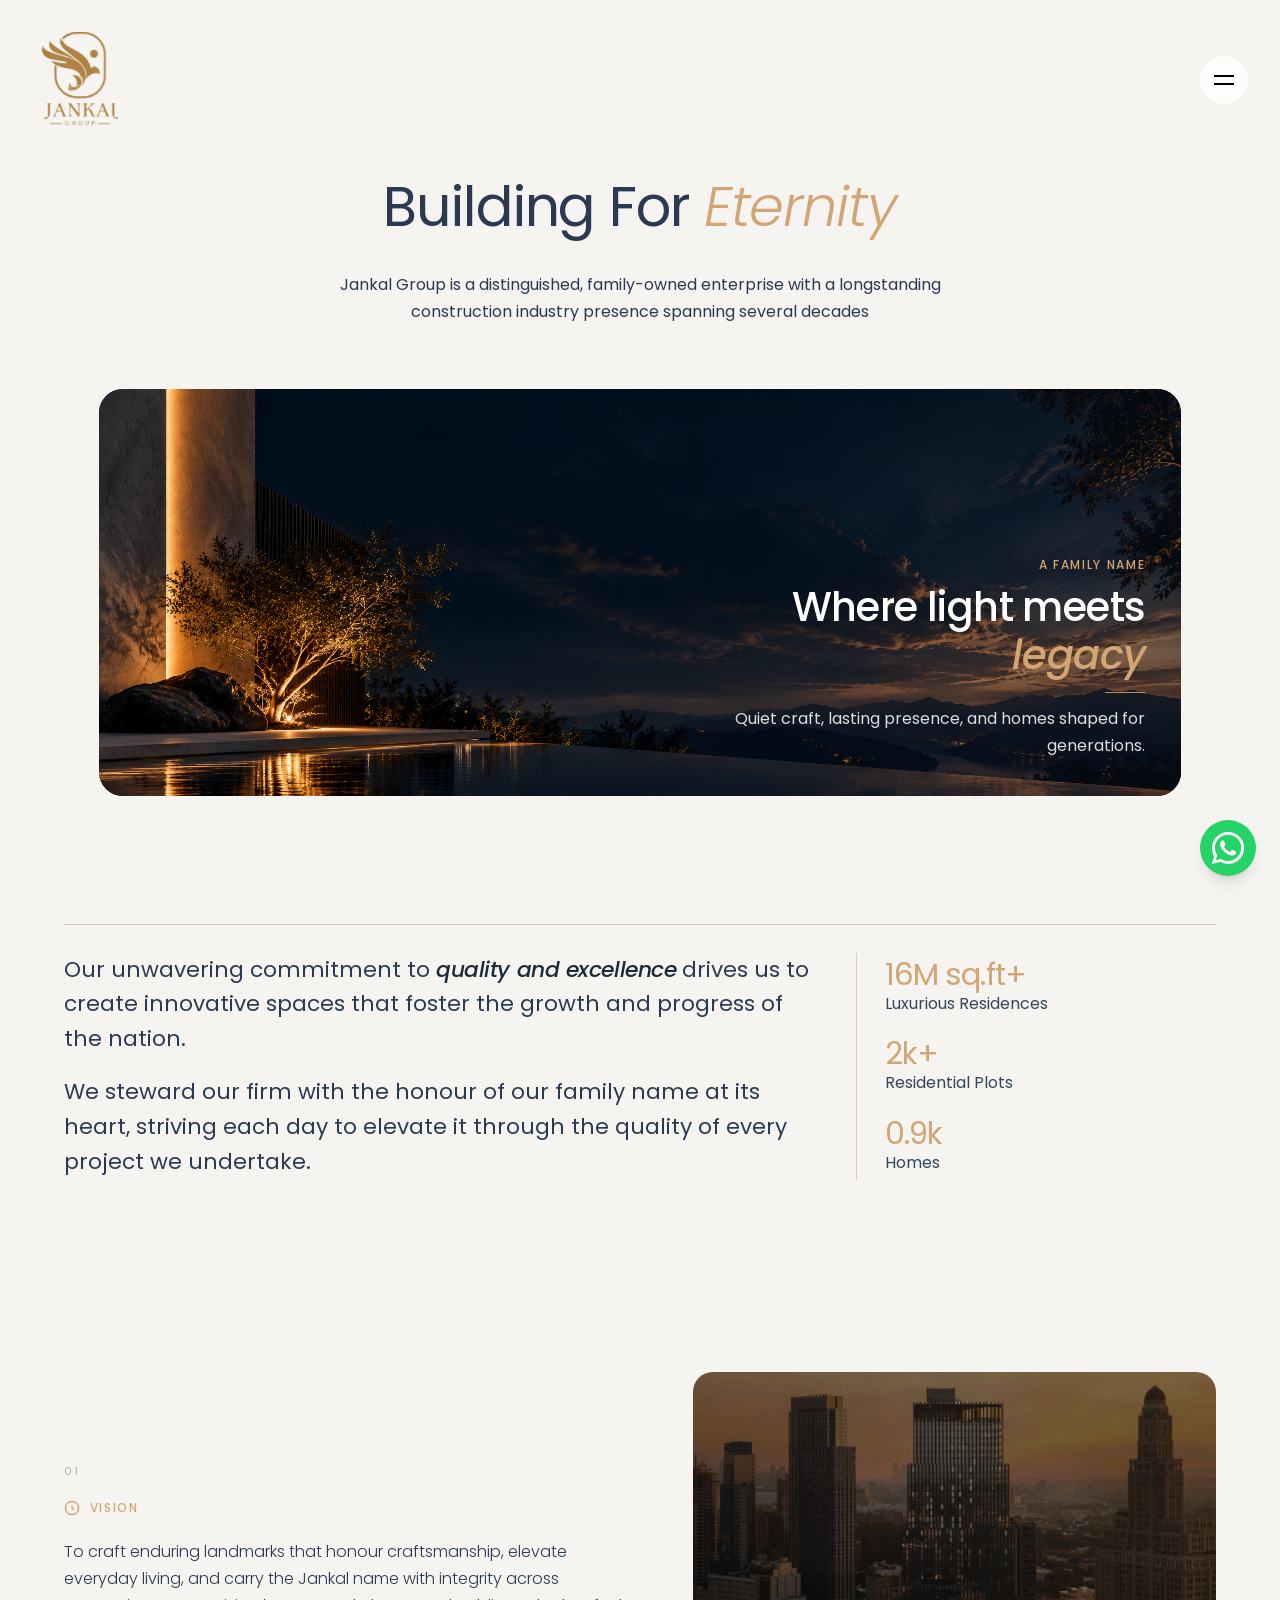
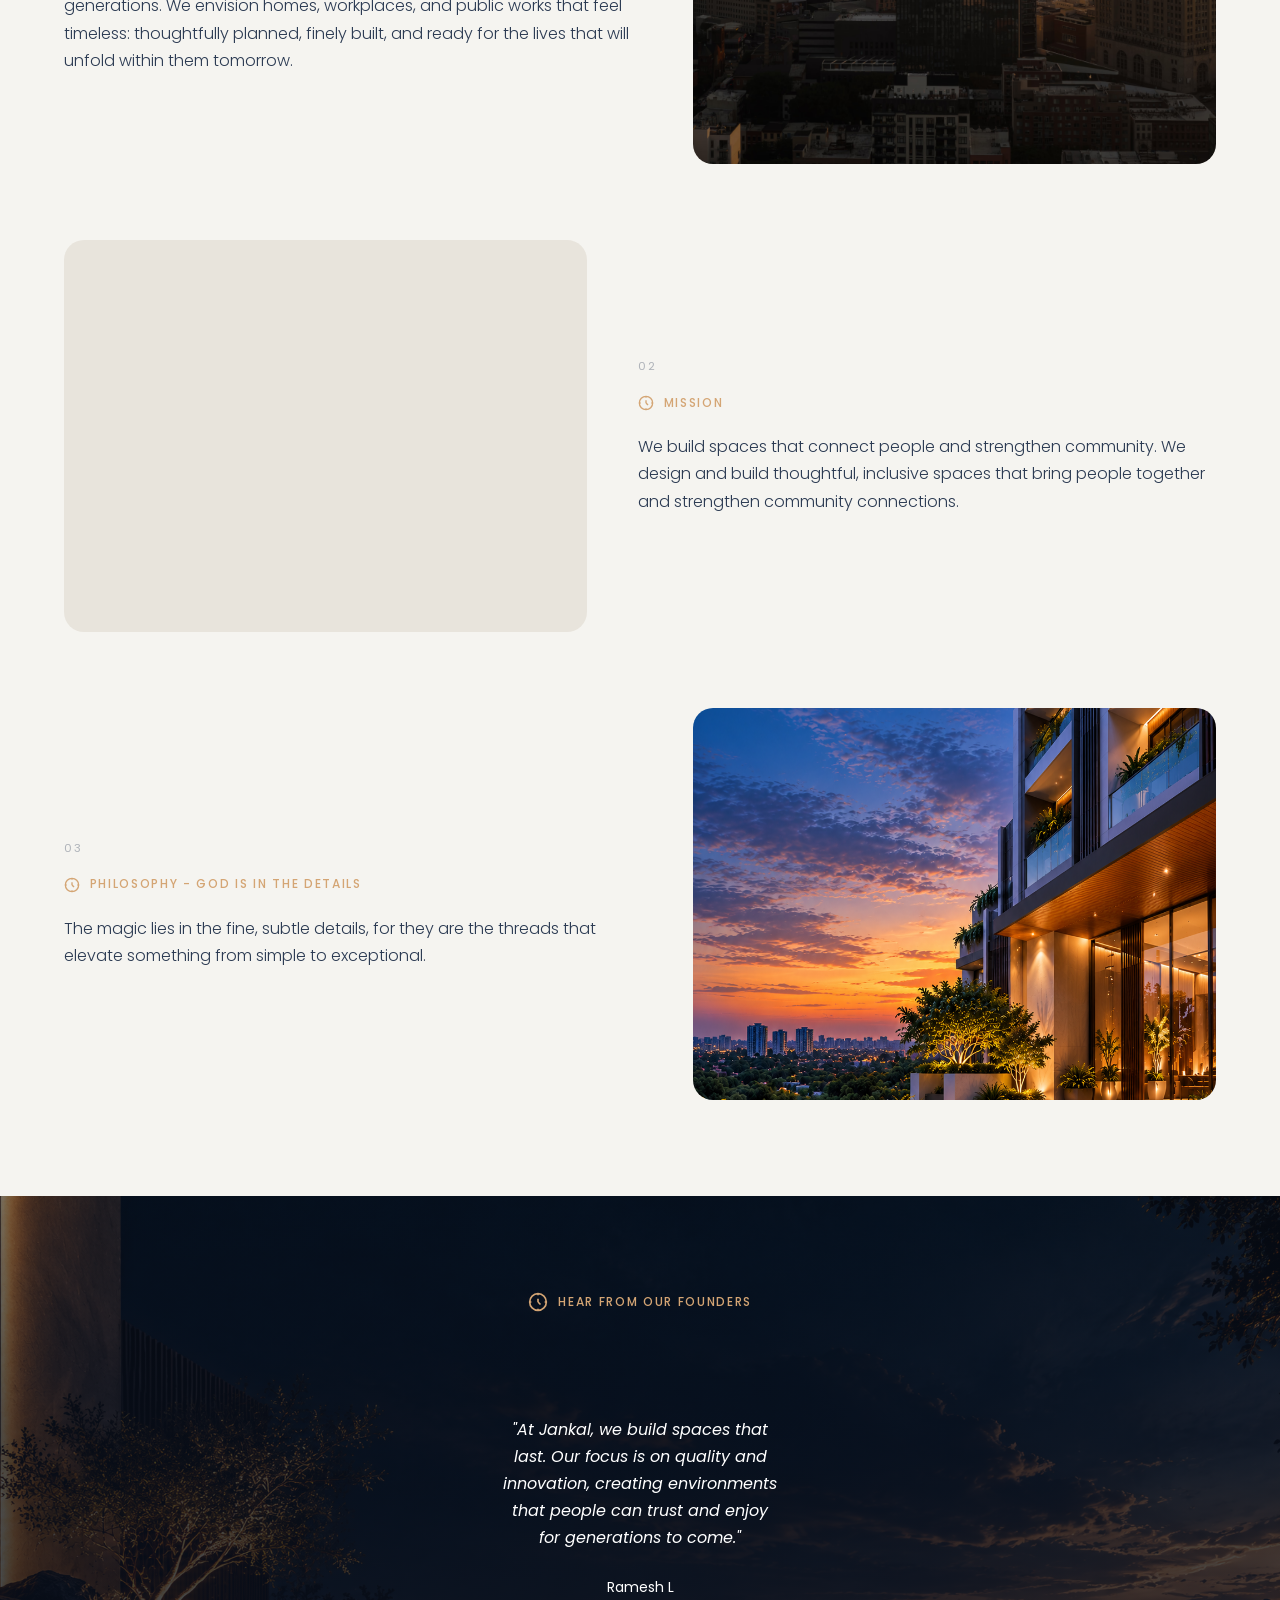
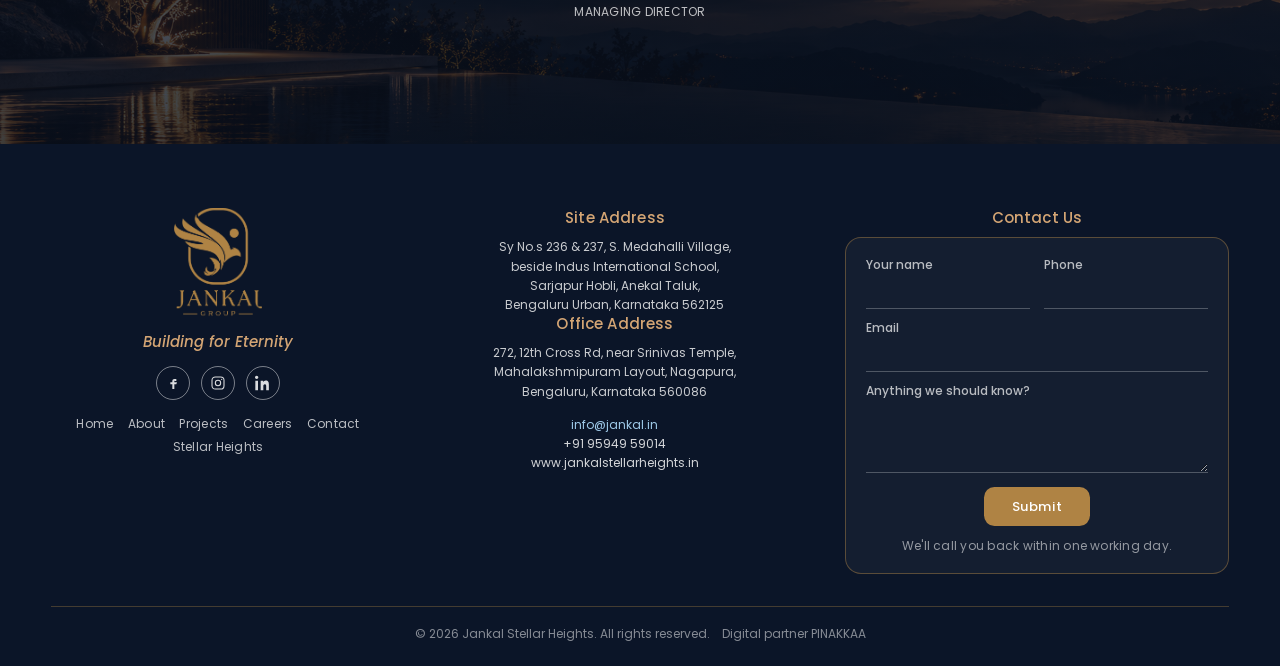
==== commit 7c2935c4: "s" ====
--- a/about/index.html
+++ b/about/index.html
@@ -1790,16 +1790,16 @@
       <div class="jk-footer-info">
         <h4 class="type-h4">Site Address</h4>
         <address>
-          Sy No.s 236 &amp; 237, S. Medahalli Village,<br />
+          <a href="https://www.google.com/maps/place/JANKAL+STELLAR+HEIGHTS/@12.8333587,77.7768976,17z/data=!4m6!3m5!1s0x3bae73003563c8a7:0xced49a6a47dc62fa!8m2!3d12.8333587!4d77.7768976!16s%2Fg%2F11x2x07p5t" target="_blank" rel="noopener noreferrer">Sy No.s 236 &amp; 237, S. Medahalli Village,<br />
           beside Indus International School,<br />
           Sarjapur Hobli, Anekal Taluk,<br />
-          Bengaluru Urban, Karnataka 562125
+          Bengaluru Urban, Karnataka 562125</a>
         </address>
         <h4 class="type-h4 jk-footer-h4-gap">Office Address</h4>
         <address>
-          272, 12th Cross Rd, near Srinivas Temple,<br />
+          <a href="https://www.google.com/maps/place/JANKAL+group+Head+office/@13.0081162,77.5470812,17z/data=!4m6!3m5!1s0x3bae3d002242b4df:0xbe08ff4ecacc6b58!8m2!3d13.0081162!4d77.5470812!16s%2Fg%2F11w8thzg5c" target="_blank" rel="noopener noreferrer">272, 12th Cross Rd, near Srinivas Temple,<br />
           Mahalakshmipuram Layout, Nagapura,<br />
-          Bengaluru, Karnataka 560086
+          Bengaluru, Karnataka 560086</a>
         </address>
         <div class="jk-footer-contact">
           <a href="mailto:info@jankal.in">info@jankal.in</a><br />
@@ -2078,7 +2078,7 @@
   if (window.__jankalSiteNavBooted) return;
   window.__jankalSiteNavBooted = true;
 
-  var MENU_INNER = '<div class="site-menu-panel"><button class="site-menu-close" type="button" id="siteMenuClose" aria-label="Close menu"><svg xmlns="http://www.w3.org/2000/svg" fill="none" viewBox="0 0 24 24" stroke-width="1.5" stroke="currentColor" aria-hidden="true"><path stroke-linecap="round" stroke-linejoin="round" d="M6 18L18 6M6 6l12 12"/></svg></button><p class="site-menu-kicker">Navigate</p><nav class="site-menu-links" id="siteMenuLinks"><a href="/"><span class="site-menu-idx">01</span><span>Home</span></a><a href="/about/"><span class="site-menu-idx">02</span><span>About</span></a><div class="site-menu-group"><a class="site-menu-projects" href="/projects/"><span class="site-menu-idx">03</span><span>Projects</span></a><div class="site-menu-sub"><div class="site-menu-sub-clip"><a href="/steller.html">Ongoing project</a><a href="/projects/">Completed project</a></div></div></div><a href="/careers/"><span class="site-menu-idx">04</span><span>Careers</span></a><a href="/contact.html"><span class="site-menu-idx">05</span><span>Contact</span></a></nav><p class="site-menu-foot">Jankal Group</p></div>';
+  var MENU_INNER = '<div class="site-menu-panel"><button class="site-menu-close" type="button" id="siteMenuClose" aria-label="Close menu"><svg xmlns="http://www.w3.org/2000/svg" fill="none" viewBox="0 0 24 24" stroke-width="1.5" stroke="currentColor" aria-hidden="true"><path stroke-linecap="round" stroke-linejoin="round" d="M6 18L18 6M6 6l12 12"/></svg></button><p class="site-menu-kicker">Navigate</p><nav class="site-menu-links" id="siteMenuLinks"><a href="/"><span class="site-menu-idx">01</span><span>Home</span></a><a href="/about/"><span class="site-menu-idx">02</span><span>About</span></a><div class="site-menu-group"><a class="site-menu-projects" href="/projects/"><span class="site-menu-idx">03</span><span>Projects</span></a><div class="site-menu-sub"><div class="site-menu-sub-clip"><a href="/steller.html">Ongoing project</a><a href="/projects/">Completed project</a></div></div></div><a href="/careers/"><span class="site-menu-idx">04</span><span>Careers</span></a><a href="/contact.html"><span class="site-menu-idx">05</span><span>Contact</span></a><a href="/steller.html"><span class="site-menu-idx">06</span><span>Stellar Heights</span></a></nav><p class="site-menu-foot">Jankal Group</p></div>';
 
   function markActive(menu){
     var path = location.pathname.replace(/\/$/, "") || "/";
@@ -2122,10 +2122,10 @@
       menu.id = "siteMenu";
       document.body.appendChild(menu);
     }
-    if (menu.dataset.menuV !== "pages-v5" || !menu.querySelector(".site-menu-panel")) {
+    if (menu.dataset.menuV !== "pages-v6" || !menu.querySelector(".site-menu-panel")) {
       menu.className = "site-menu";
       menu.innerHTML = MENU_INNER;
-      menu.dataset.menuV = "pages-v5";
+      menu.dataset.menuV = "pages-v6";
       menu.dataset.bound = "";
     }
     menu.hidden = false;
--- a/assets/typography.css
+++ b/assets/typography.css
@@ -383,12 +383,17 @@
   letter-spacing: 0 !important;
 }
 html.jankal-type.jankal-type.jankal-type.jankal-type.jankal-type .jk-footer address,
+html.jankal-type.jankal-type.jankal-type.jankal-type.jankal-type .jk-footer address a,
 html.jankal-type.jankal-type.jankal-type.jankal-type.jankal-type .jk-footer .jk-footer-contact,
 html.jankal-type.jankal-type.jankal-type.jankal-type.jankal-type .jk-footer .jk-footer-contact a {
-  font-size: 13px !important;
+  font-size: 12px !important;
   font-weight: 400 !important;
   line-height: 1.6 !important;
   letter-spacing: 0 !important;
+}
+html.jankal-type.jankal-type.jankal-type.jankal-type.jankal-type .jk-footer address a {
+  color: rgba(255,255,255,.78) !important;
+  text-decoration: none !important;
 }
 html.jankal-type.jankal-type.jankal-type.jankal-type.jankal-type .jk-footer .jk-footer-menu a {
   font-size: 12px !important;
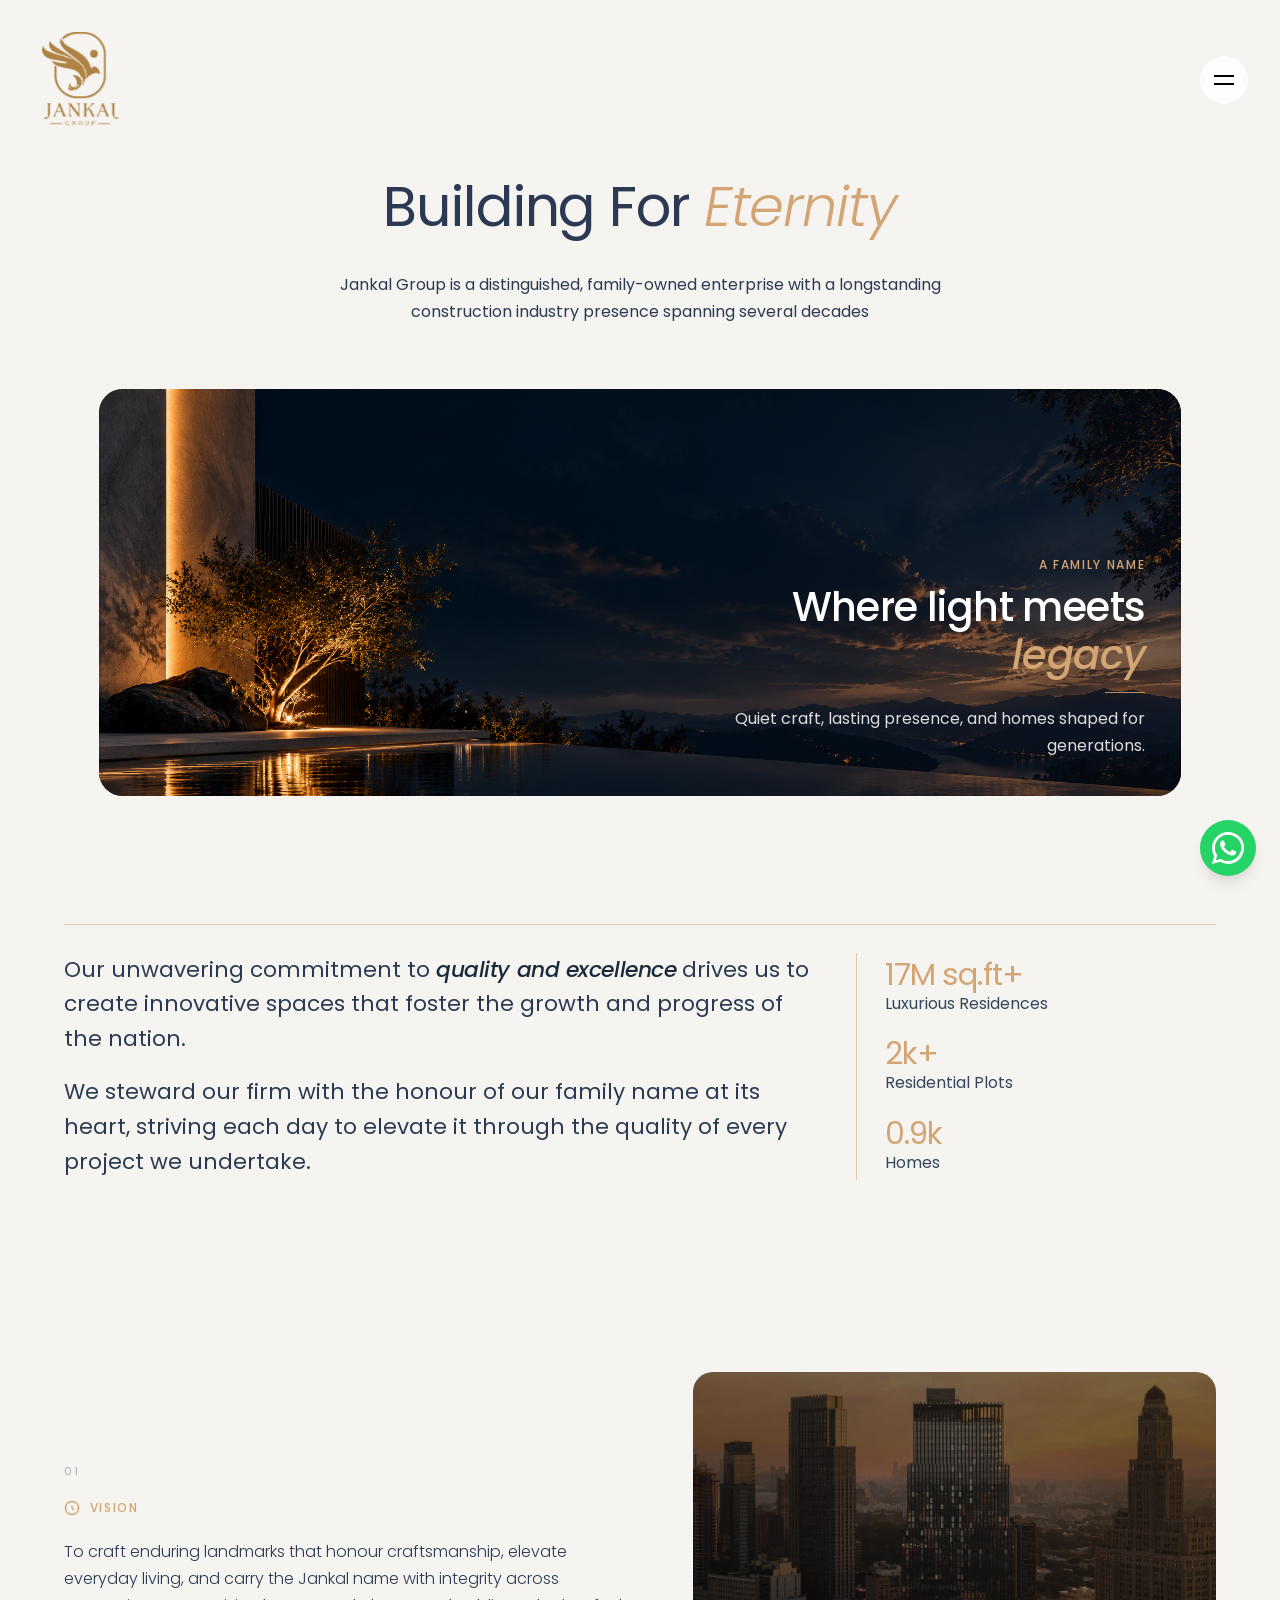
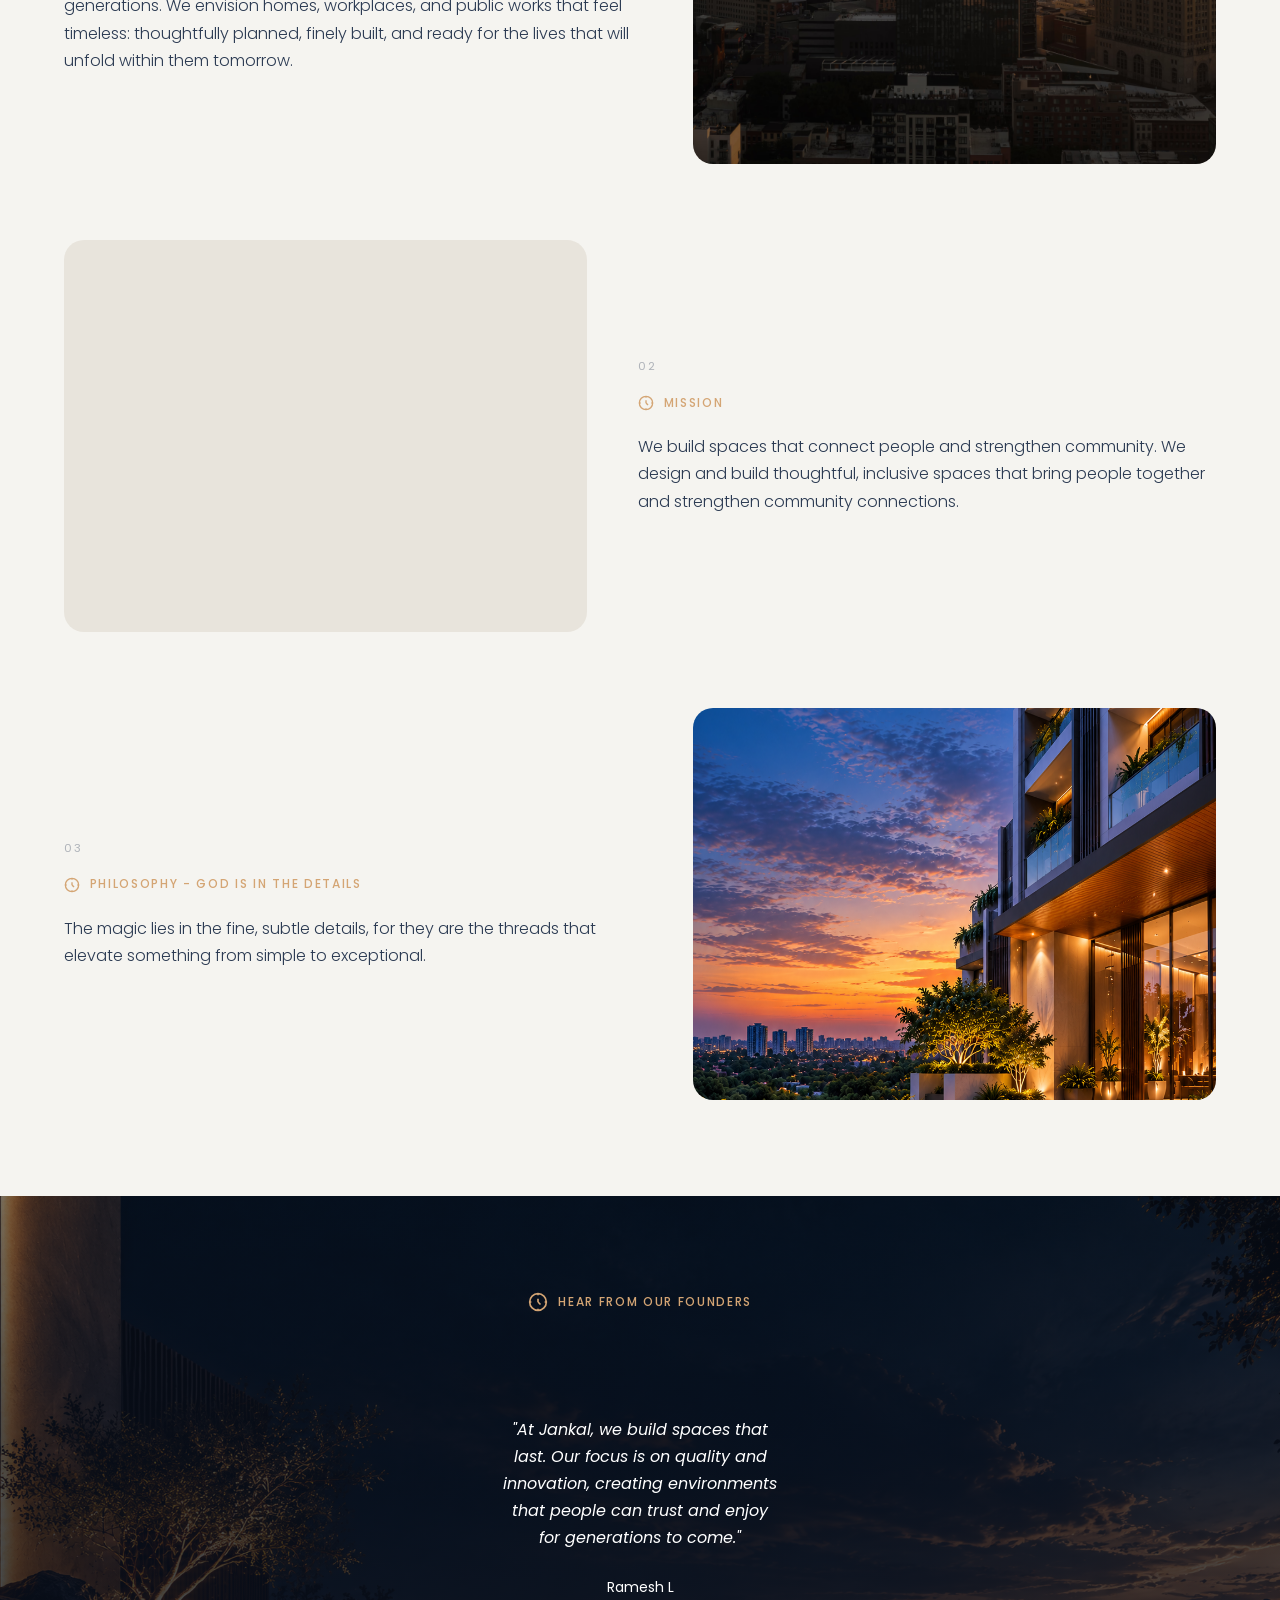
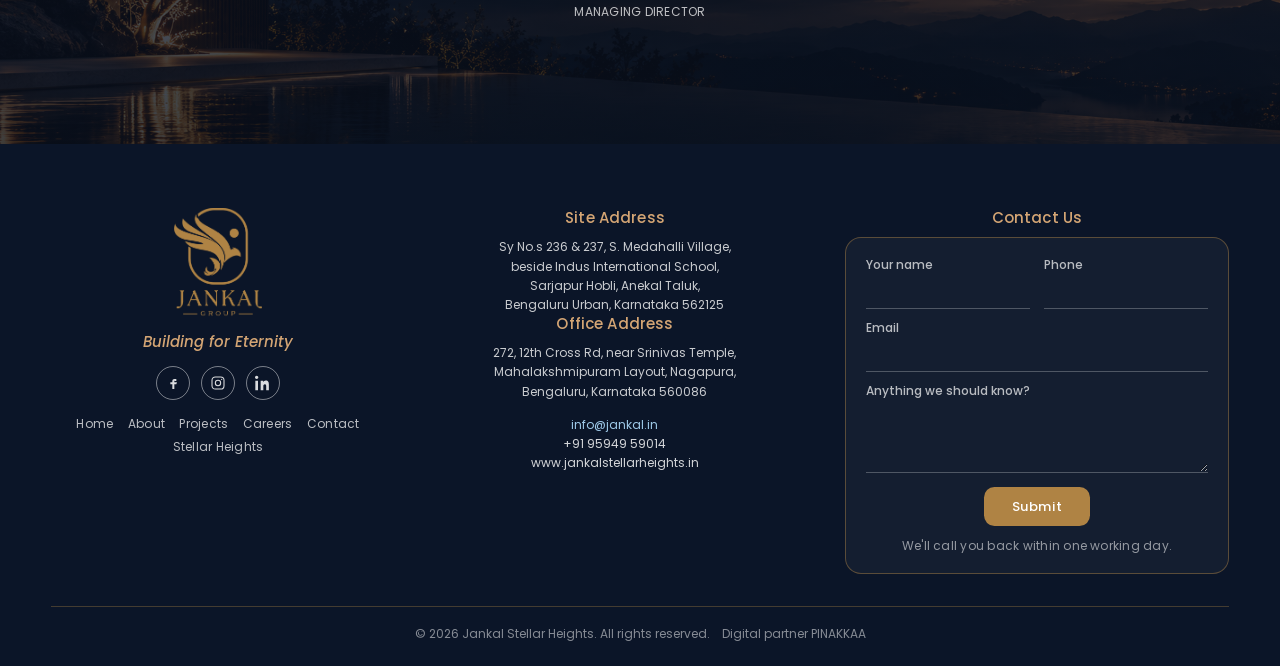
==== commit 3f54fa56: "s" ====
--- a/about/index.html
+++ b/about/index.html
@@ -995,6 +995,8 @@
 .site-menu.open .site-menu-group.is-open > .site-menu-sub a:nth-child(2){transition-delay:.06s}
 .site-menu-links .site-menu-sub a:hover,
 .site-menu-links .site-menu-sub a:focus-visible{color:#D4AF37}
+.site-menu-sub .site-menu-group{border-bottom:none}
+.site-menu-sub .site-menu-sub{padding-left:1.15rem}
 .site-menu-foot{
   margin:1.75rem 0 0;
   padding-top:1.25rem;
@@ -2078,13 +2080,13 @@
   if (window.__jankalSiteNavBooted) return;
   window.__jankalSiteNavBooted = true;
 
-  var MENU_INNER = '<div class="site-menu-panel"><button class="site-menu-close" type="button" id="siteMenuClose" aria-label="Close menu"><svg xmlns="http://www.w3.org/2000/svg" fill="none" viewBox="0 0 24 24" stroke-width="1.5" stroke="currentColor" aria-hidden="true"><path stroke-linecap="round" stroke-linejoin="round" d="M6 18L18 6M6 6l12 12"/></svg></button><p class="site-menu-kicker">Navigate</p><nav class="site-menu-links" id="siteMenuLinks"><a href="/"><span class="site-menu-idx">01</span><span>Home</span></a><a href="/about/"><span class="site-menu-idx">02</span><span>About</span></a><div class="site-menu-group"><a class="site-menu-projects" href="/projects/"><span class="site-menu-idx">03</span><span>Projects</span></a><div class="site-menu-sub"><div class="site-menu-sub-clip"><a href="/steller.html">Ongoing project</a><a href="/projects/">Completed project</a></div></div></div><a href="/careers/"><span class="site-menu-idx">04</span><span>Careers</span></a><a href="/contact.html"><span class="site-menu-idx">05</span><span>Contact</span></a><a href="/steller.html"><span class="site-menu-idx">06</span><span>Stellar Heights</span></a></nav><p class="site-menu-foot">Jankal Group</p></div>';
+  var MENU_INNER = '<div class="site-menu-panel"><button class="site-menu-close" type="button" id="siteMenuClose" aria-label="Close menu"><svg xmlns="http://www.w3.org/2000/svg" fill="none" viewBox="0 0 24 24" stroke-width="1.5" stroke="currentColor" aria-hidden="true"><path stroke-linecap="round" stroke-linejoin="round" d="M6 18L18 6M6 6l12 12"/></svg></button><p class="site-menu-kicker">Navigate</p><nav class="site-menu-links" id="siteMenuLinks"><a href="/"><span class="site-menu-idx">01</span><span>Home</span></a><a href="/about/"><span class="site-menu-idx">02</span><span>About</span></a><div class="site-menu-group"><a class="site-menu-projects" href="/projects/"><span class="site-menu-idx">03</span><span>Projects</span></a><div class="site-menu-sub"><div class="site-menu-sub-clip"><div class="site-menu-group"><a class="site-menu-ongoing" href="/steller.html">Ongoing project</a><div class="site-menu-sub"><div class="site-menu-sub-clip"><a href="/steller.html">Stellar Heights</a></div></div></div><a href="/projects/">Completed project</a></div></div></div><a href="/careers/"><span class="site-menu-idx">04</span><span>Careers</span></a><a href="/contact.html"><span class="site-menu-idx">05</span><span>Contact</span></a></nav><p class="site-menu-foot">Jankal Group</p></div>';
 
   function markActive(menu){
     var path = location.pathname.replace(/\/$/, "") || "/";
     menu.querySelectorAll(".site-menu-links a").forEach(function(a){
       a.classList.remove("is-active");
-      if (a.classList.contains("site-menu-projects")) return;
+      if (a.classList.contains("site-menu-projects") || a.classList.contains("site-menu-ongoing")) return;
       var href = a.getAttribute("href") || "";
       var base = href.split("#")[0].replace(/\/$/, "") || "/";
       var label = (a.querySelector("span:last-child") || a).textContent.trim();
@@ -2122,10 +2124,10 @@
       menu.id = "siteMenu";
       document.body.appendChild(menu);
     }
-    if (menu.dataset.menuV !== "pages-v6" || !menu.querySelector(".site-menu-panel")) {
+    if (menu.dataset.menuV !== "pages-v7" || !menu.querySelector(".site-menu-panel")) {
       menu.className = "site-menu";
       menu.innerHTML = MENU_INNER;
-      menu.dataset.menuV = "pages-v6";
+      menu.dataset.menuV = "pages-v7";
       menu.dataset.bound = "";
     }
     menu.hidden = false;
@@ -2166,7 +2168,7 @@
       if (e.target === menu) closeMenu();
     });
     menu.querySelectorAll(".site-menu-links a").forEach(function(a){
-      if (a.classList.contains("site-menu-projects")) {
+      if (a.classList.contains("site-menu-projects") || a.classList.contains("site-menu-ongoing")) {
         a.addEventListener("click", function(e){
           e.preventDefault();
           e.stopPropagation();
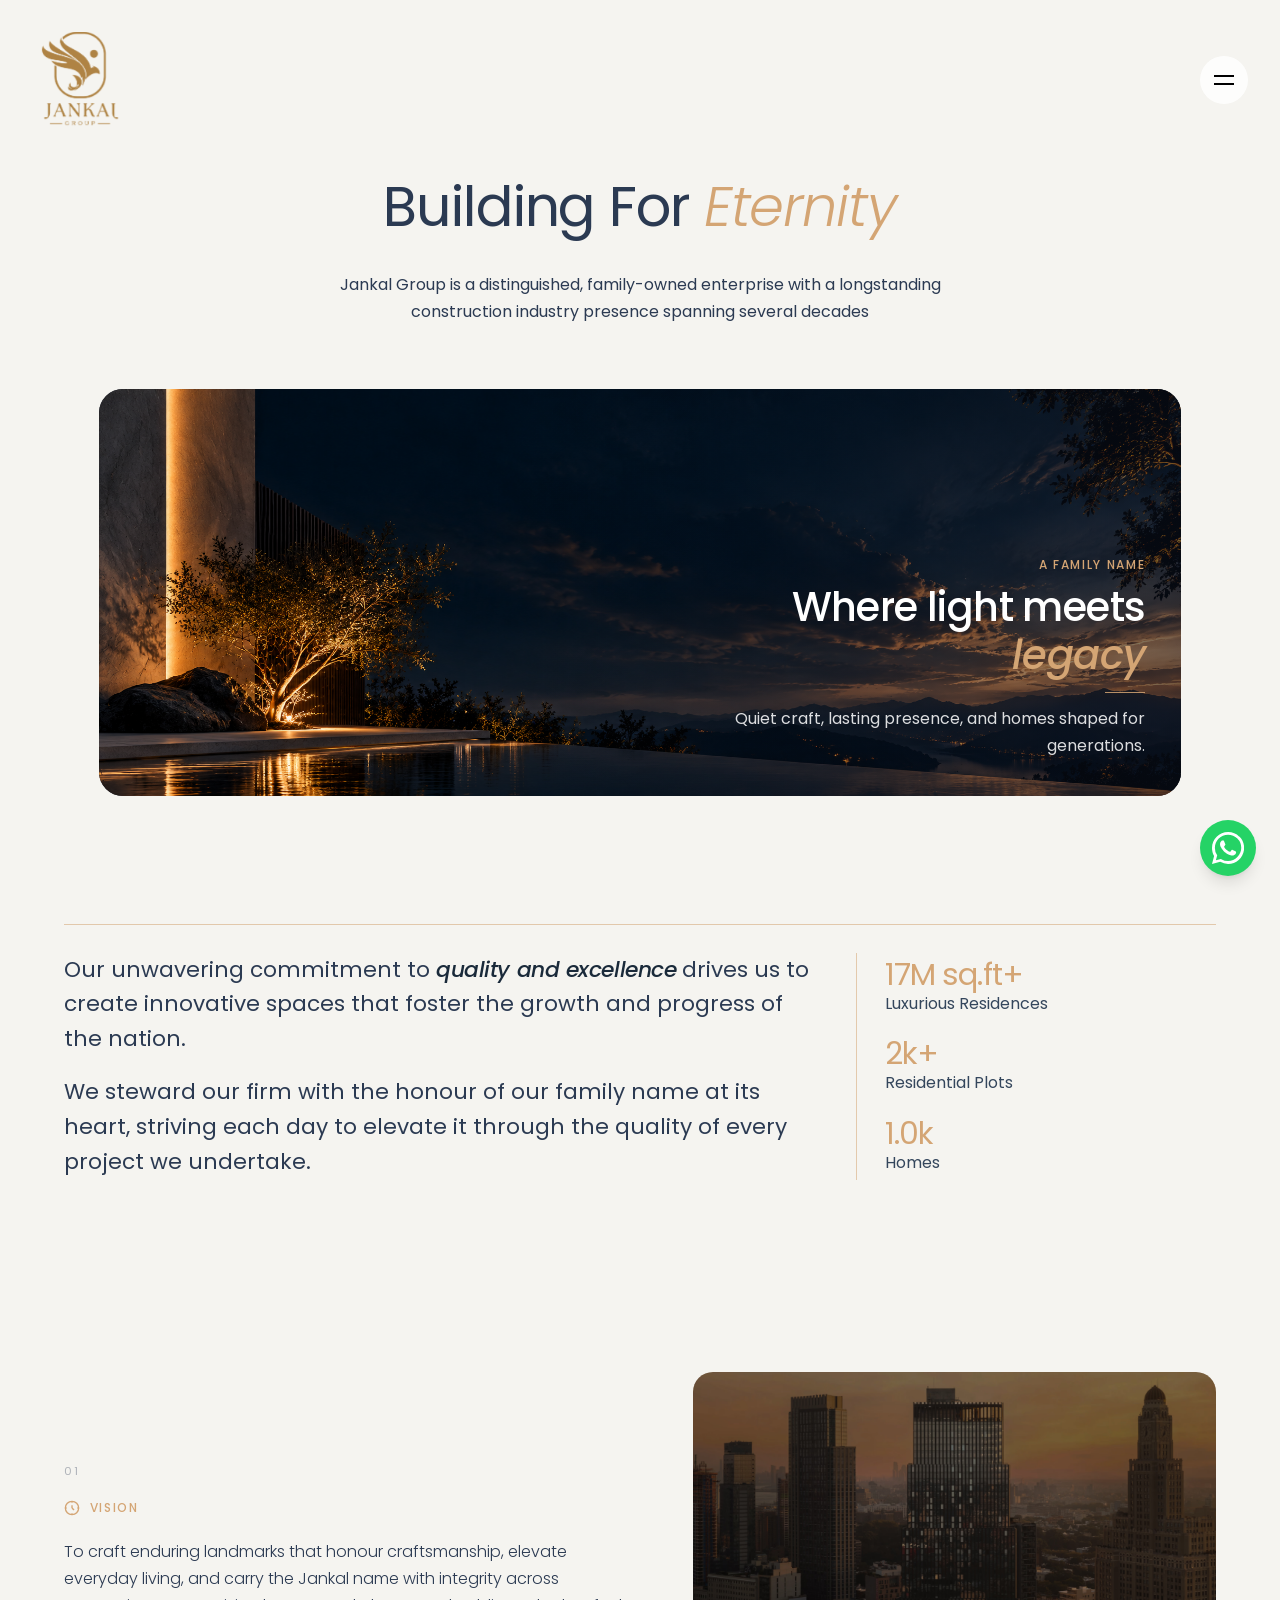
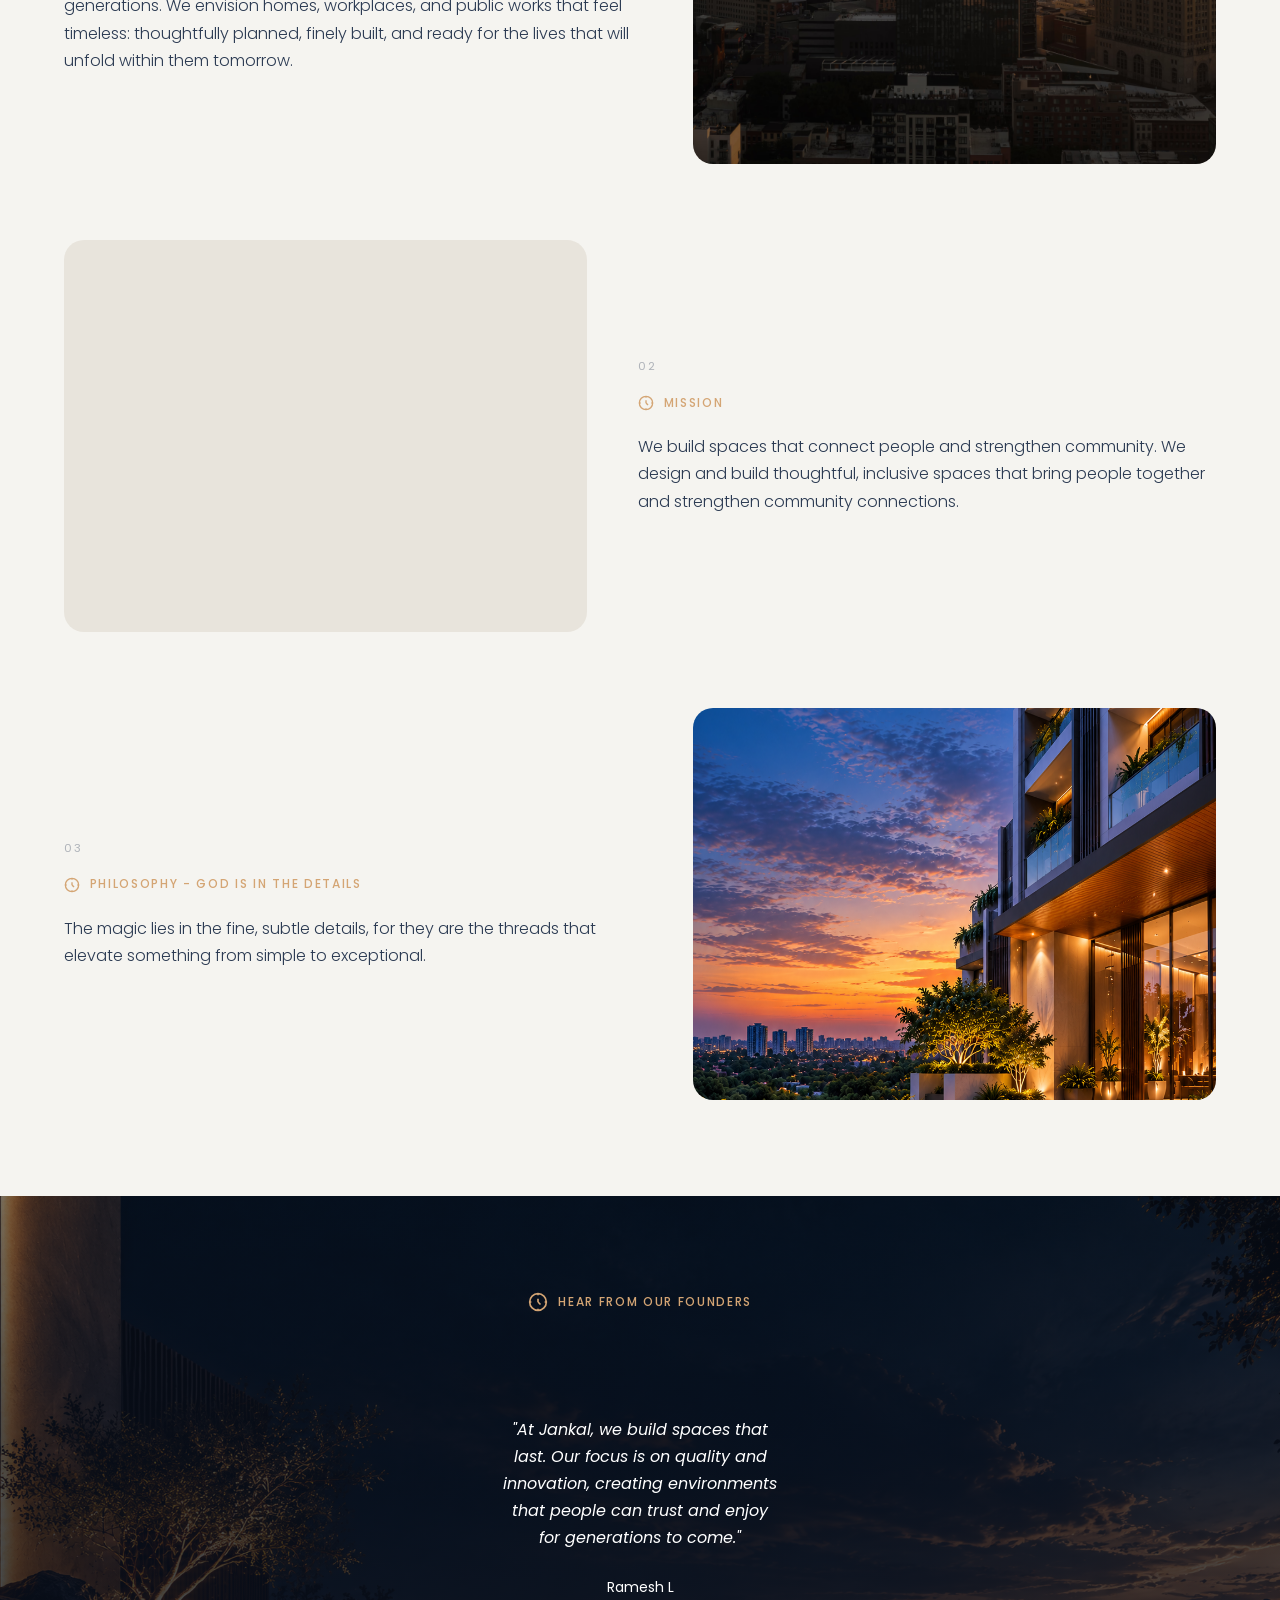
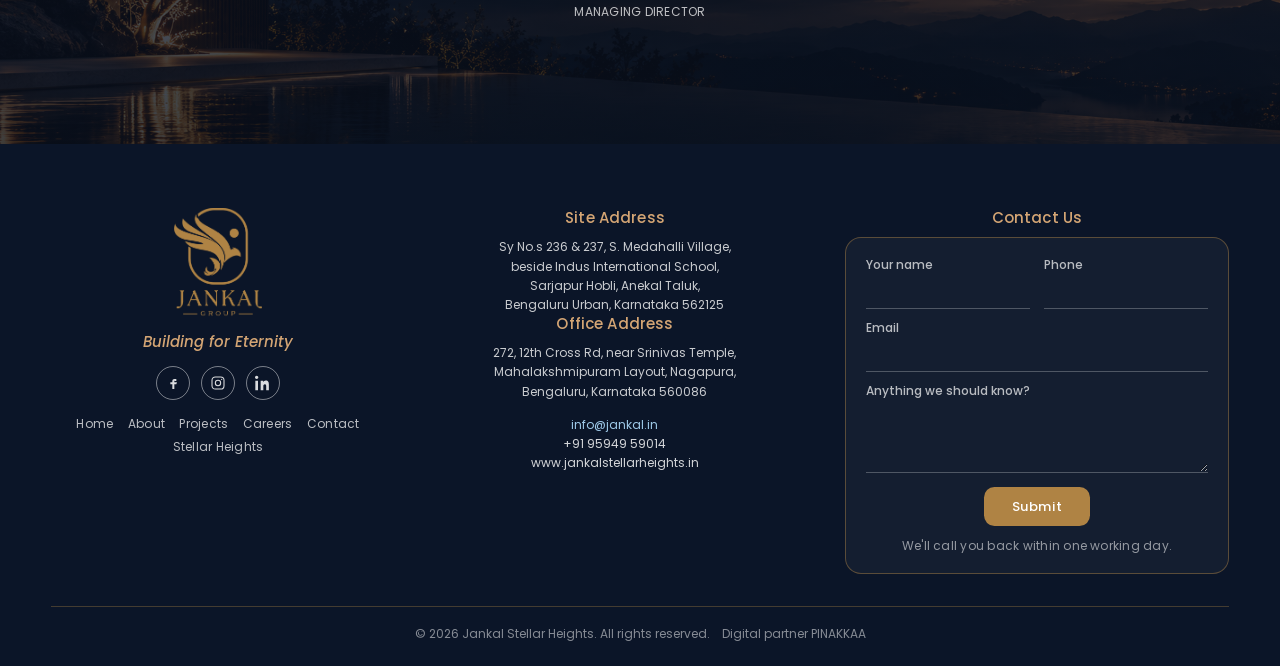
==== commit 959f5d0e: "s" ====
--- a/about/index.html
+++ b/about/index.html
@@ -804,18 +804,16 @@
   display:flex;
   justify-content:flex-end;
   background:rgba(0,0,0,0);
-  backdrop-filter:blur(0);
-  -webkit-backdrop-filter:blur(0);
   opacity:0;visibility:hidden;pointer-events:none;
-  transition:opacity .45s cubic-bezier(.22,1,.36,1),visibility .45s cubic-bezier(.22,1,.36,1),background .45s ease,backdrop-filter .45s ease,-webkit-backdrop-filter .45s ease;
+  transition:opacity .45s cubic-bezier(.22,1,.36,1),visibility .45s cubic-bezier(.22,1,.36,1),background .45s ease;
 }
 .site-menu.open,
 .site-menu.is-closing{
   opacity:1;visibility:visible;pointer-events:auto;
   background:rgba(0,0,0,.50);
-  backdrop-filter:blur(4px);
-  -webkit-backdrop-filter:blur(4px);
-}
+}
+html.menu-lock .site-nav{right:var(--menu-lock,0px)!important}
+html.menu-lock body{padding-right:var(--menu-lock,0px)}
 .site-menu.is-closing{pointer-events:none}
 .site-menu-panel{
   position:relative;
@@ -2146,11 +2144,22 @@
     if (!menu || !burger || menu.dataset.bound === "1") return;
     menu.dataset.bound = "1";
     var closeTimer = null;
+    function lockPage(){
+      var gap = Math.max(0, window.innerWidth - document.documentElement.clientWidth);
+      document.documentElement.style.setProperty("--menu-lock", gap + "px");
+      document.documentElement.classList.add("menu-lock");
+      document.body.style.overflow = "hidden";
+    }
+    function unlockPage(){
+      document.body.style.overflow = "";
+      document.documentElement.classList.remove("menu-lock");
+      document.documentElement.style.removeProperty("--menu-lock");
+    }
     function openMenu(){
       if (closeTimer){ clearTimeout(closeTimer); closeTimer = null; }
       menu.classList.remove("is-closing");
       menu.classList.add("open");
-      document.body.style.overflow = "hidden";
+      lockPage();
     }
     function closeMenu(){
       if (!menu.classList.contains("open") || menu.classList.contains("is-closing")) return;
@@ -2158,7 +2167,7 @@
       if (closeTimer) clearTimeout(closeTimer);
       closeTimer = setTimeout(function(){
         menu.classList.remove("open", "is-closing");
-        document.body.style.overflow = "";
+        unlockPage();
         closeTimer = null;
       }, 420);
     }
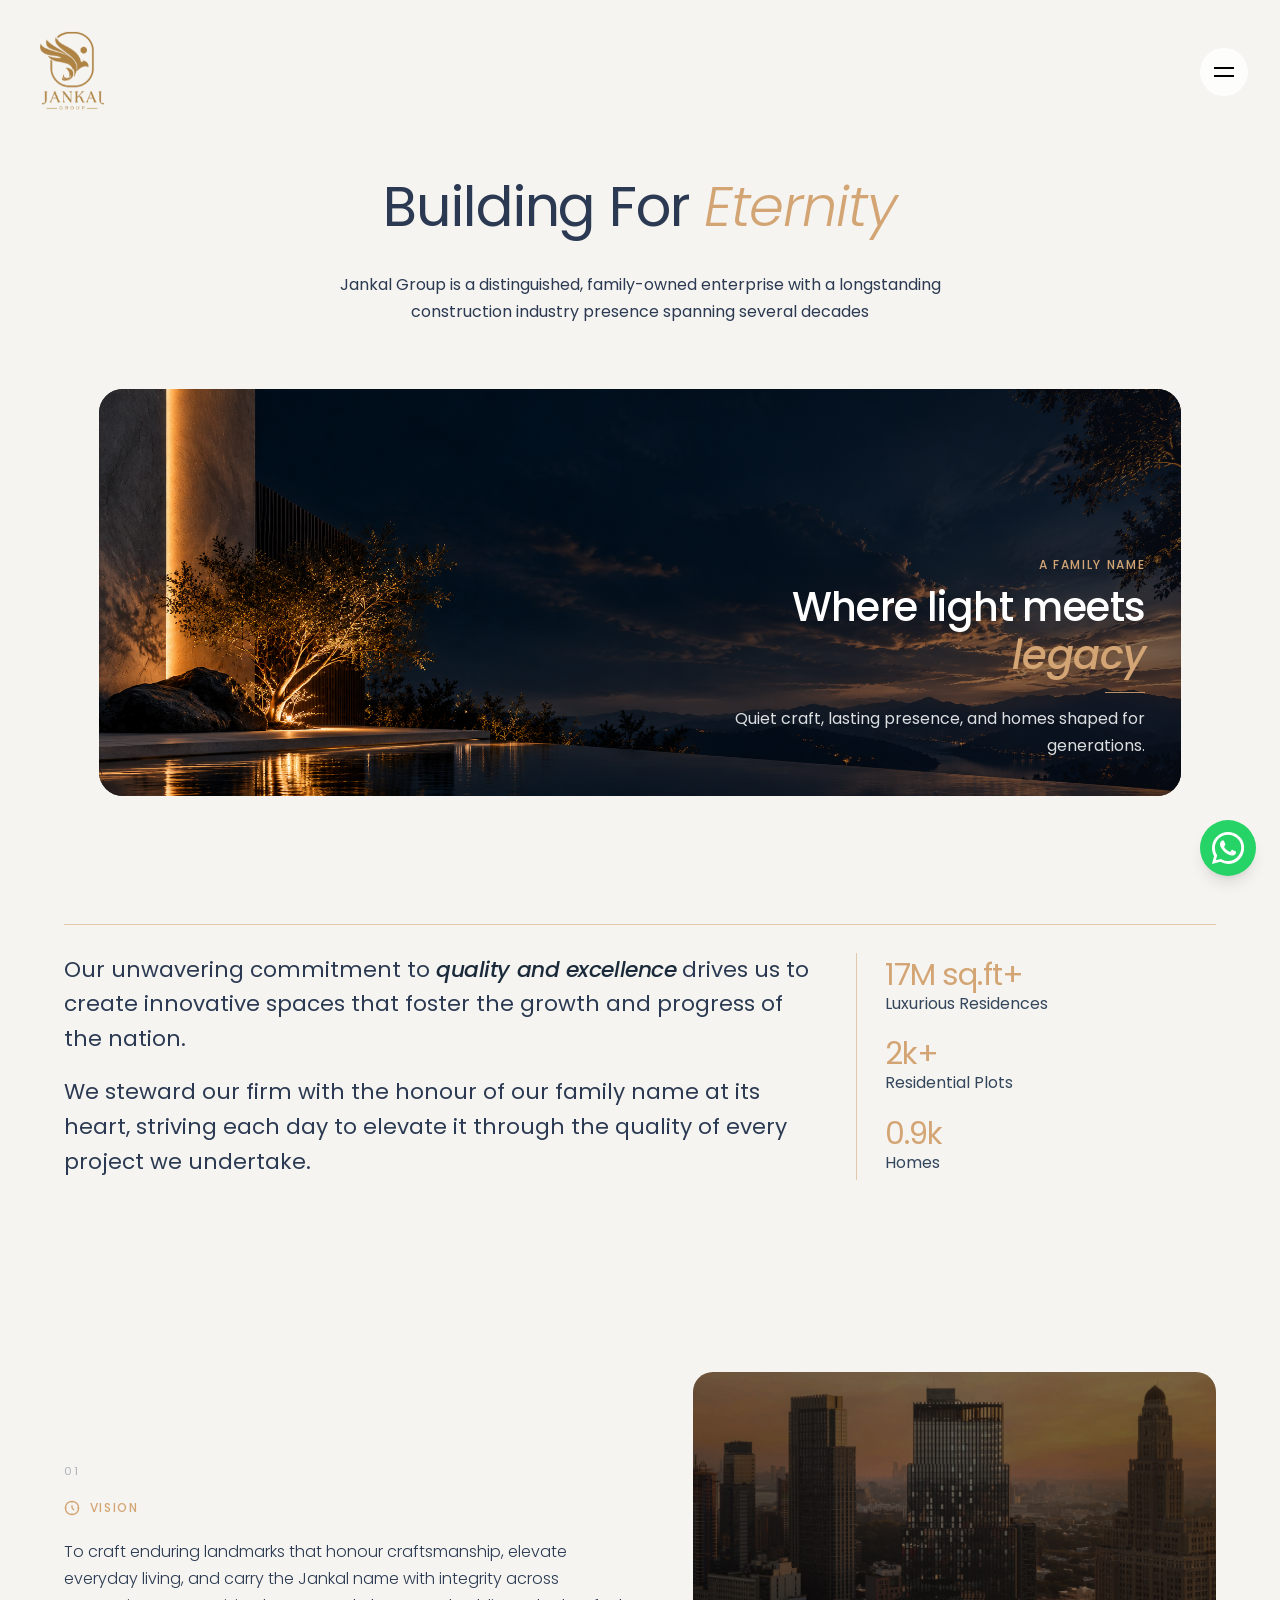
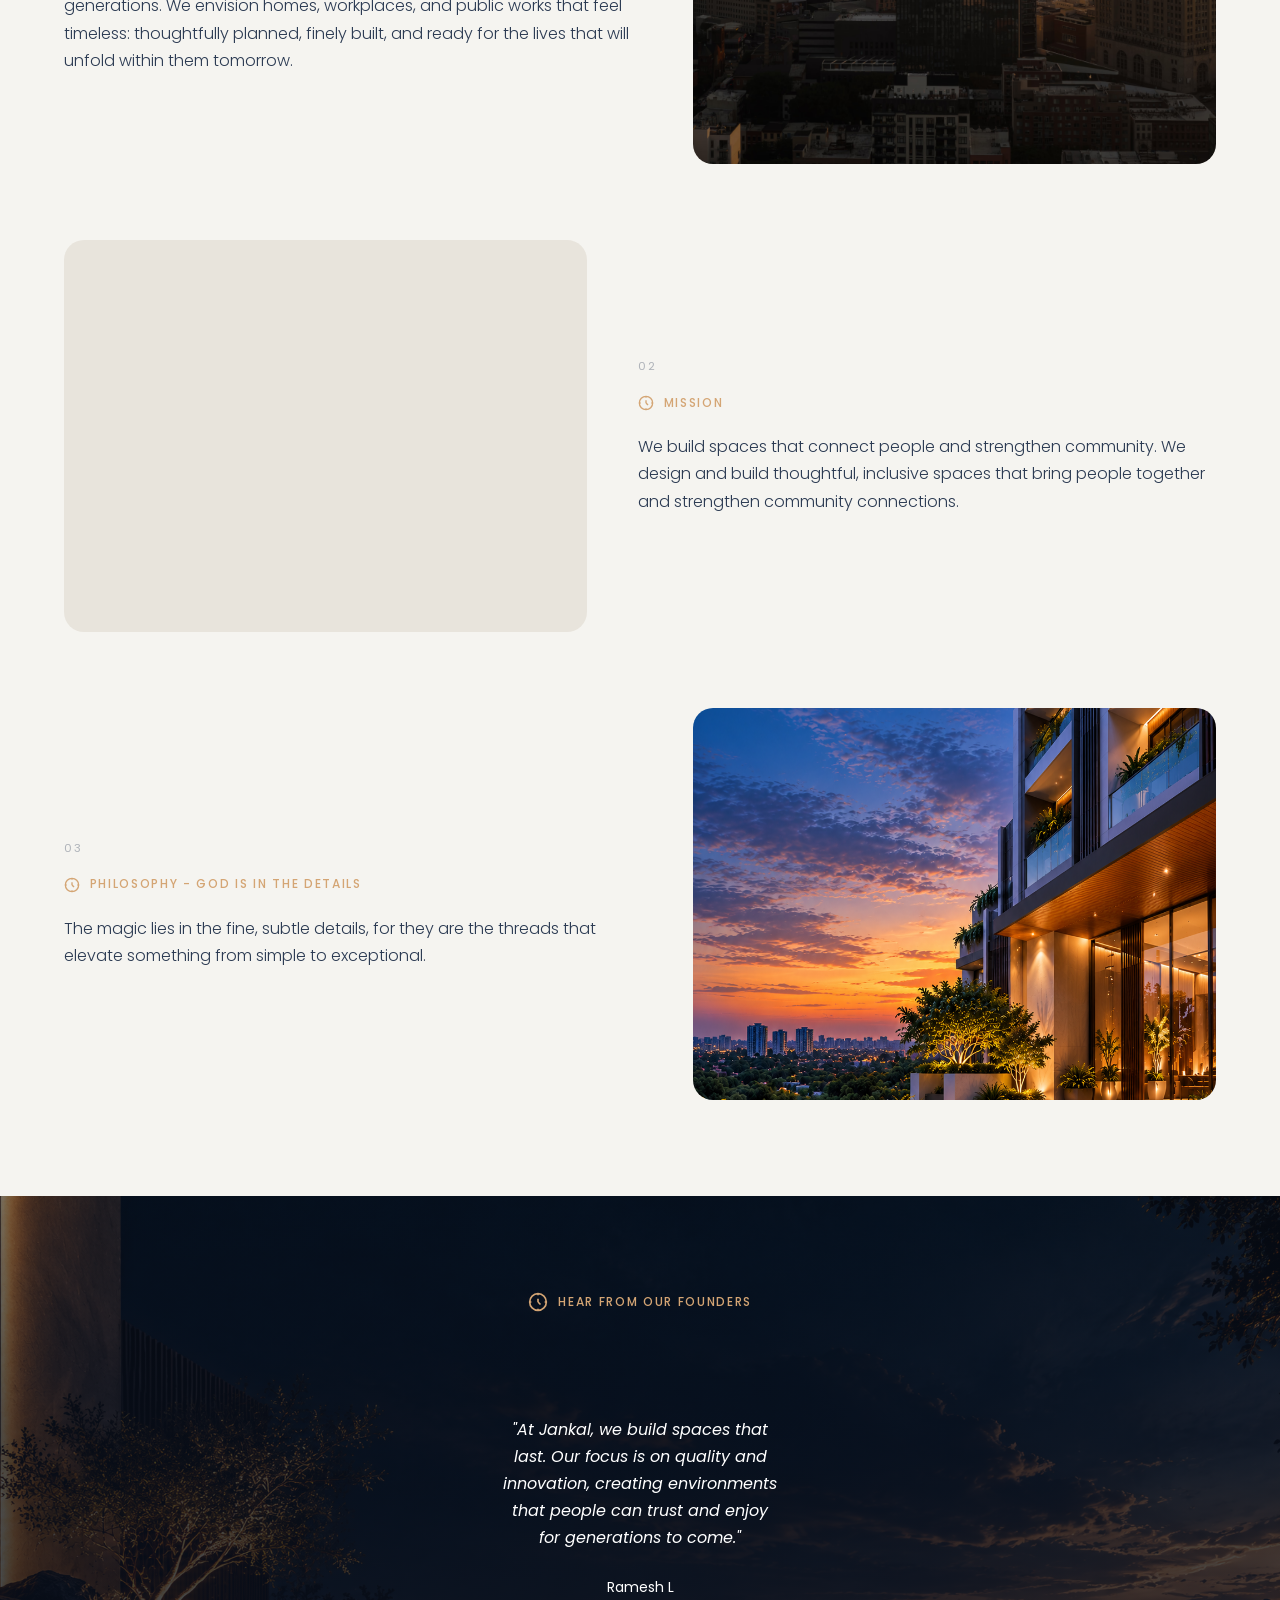
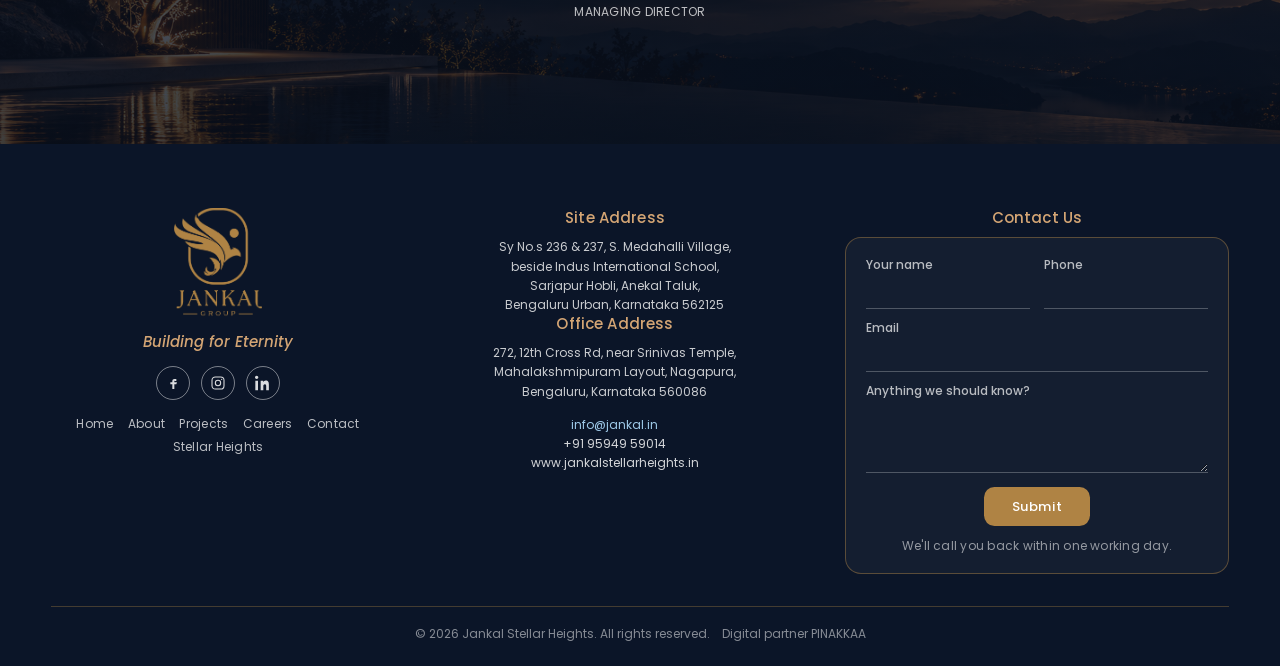
==== commit 624ad4ab: "s" ====
--- a/about/index.html
+++ b/about/index.html
@@ -714,12 +714,12 @@
 .site-nav-logo{
   position:relative;
   display:block!important;
-  width:5rem;height:5rem; /* h-20 w-20 */
+  width:3.25rem;height:3.25rem; /* mobile logo */
   visibility:visible!important;
   opacity:1!important;
 }
 @media (min-width:640px){
-  .site-nav-logo{width:6rem;height:6rem} /* sm:h-24 sm:w-24 */
+  .site-nav-logo{width:5rem;height:5rem} /* desktop logo */
 }
 .site-nav-logo img{
   width:100%;height:100%;object-fit:contain;
